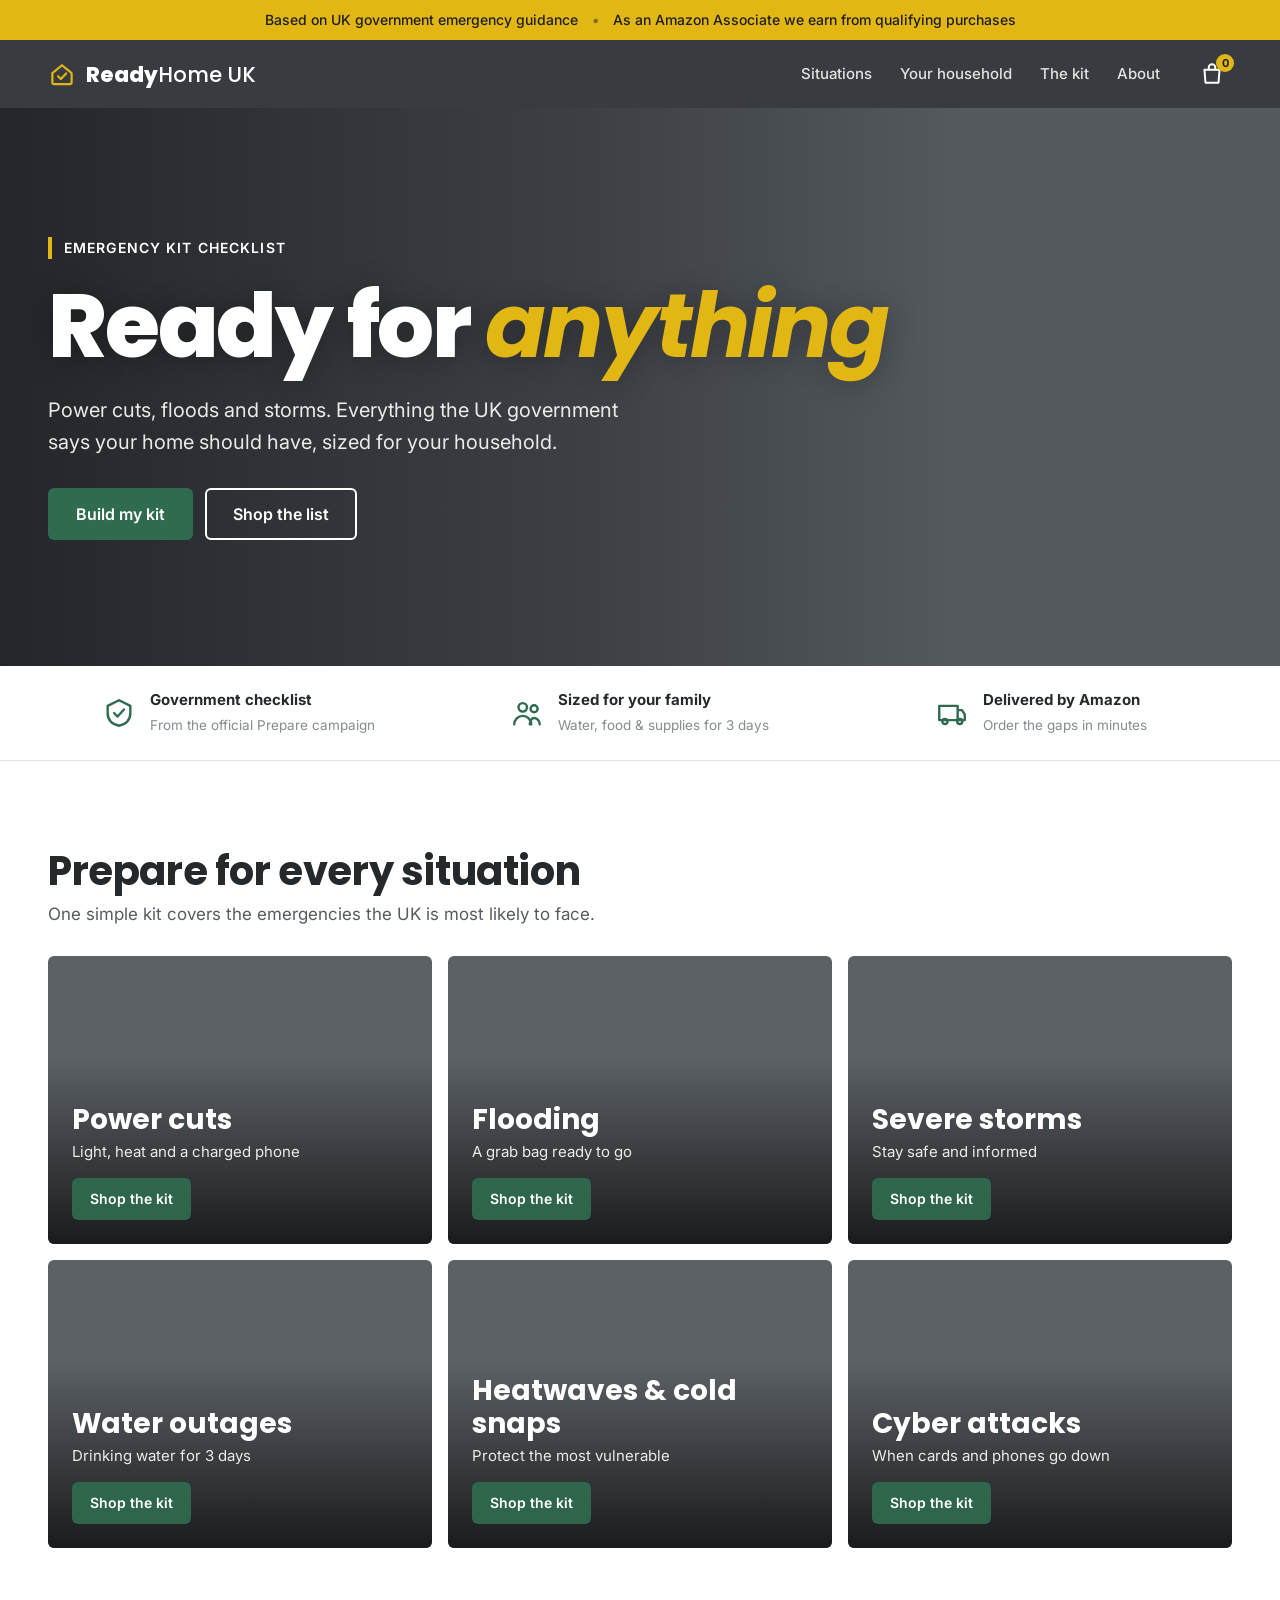
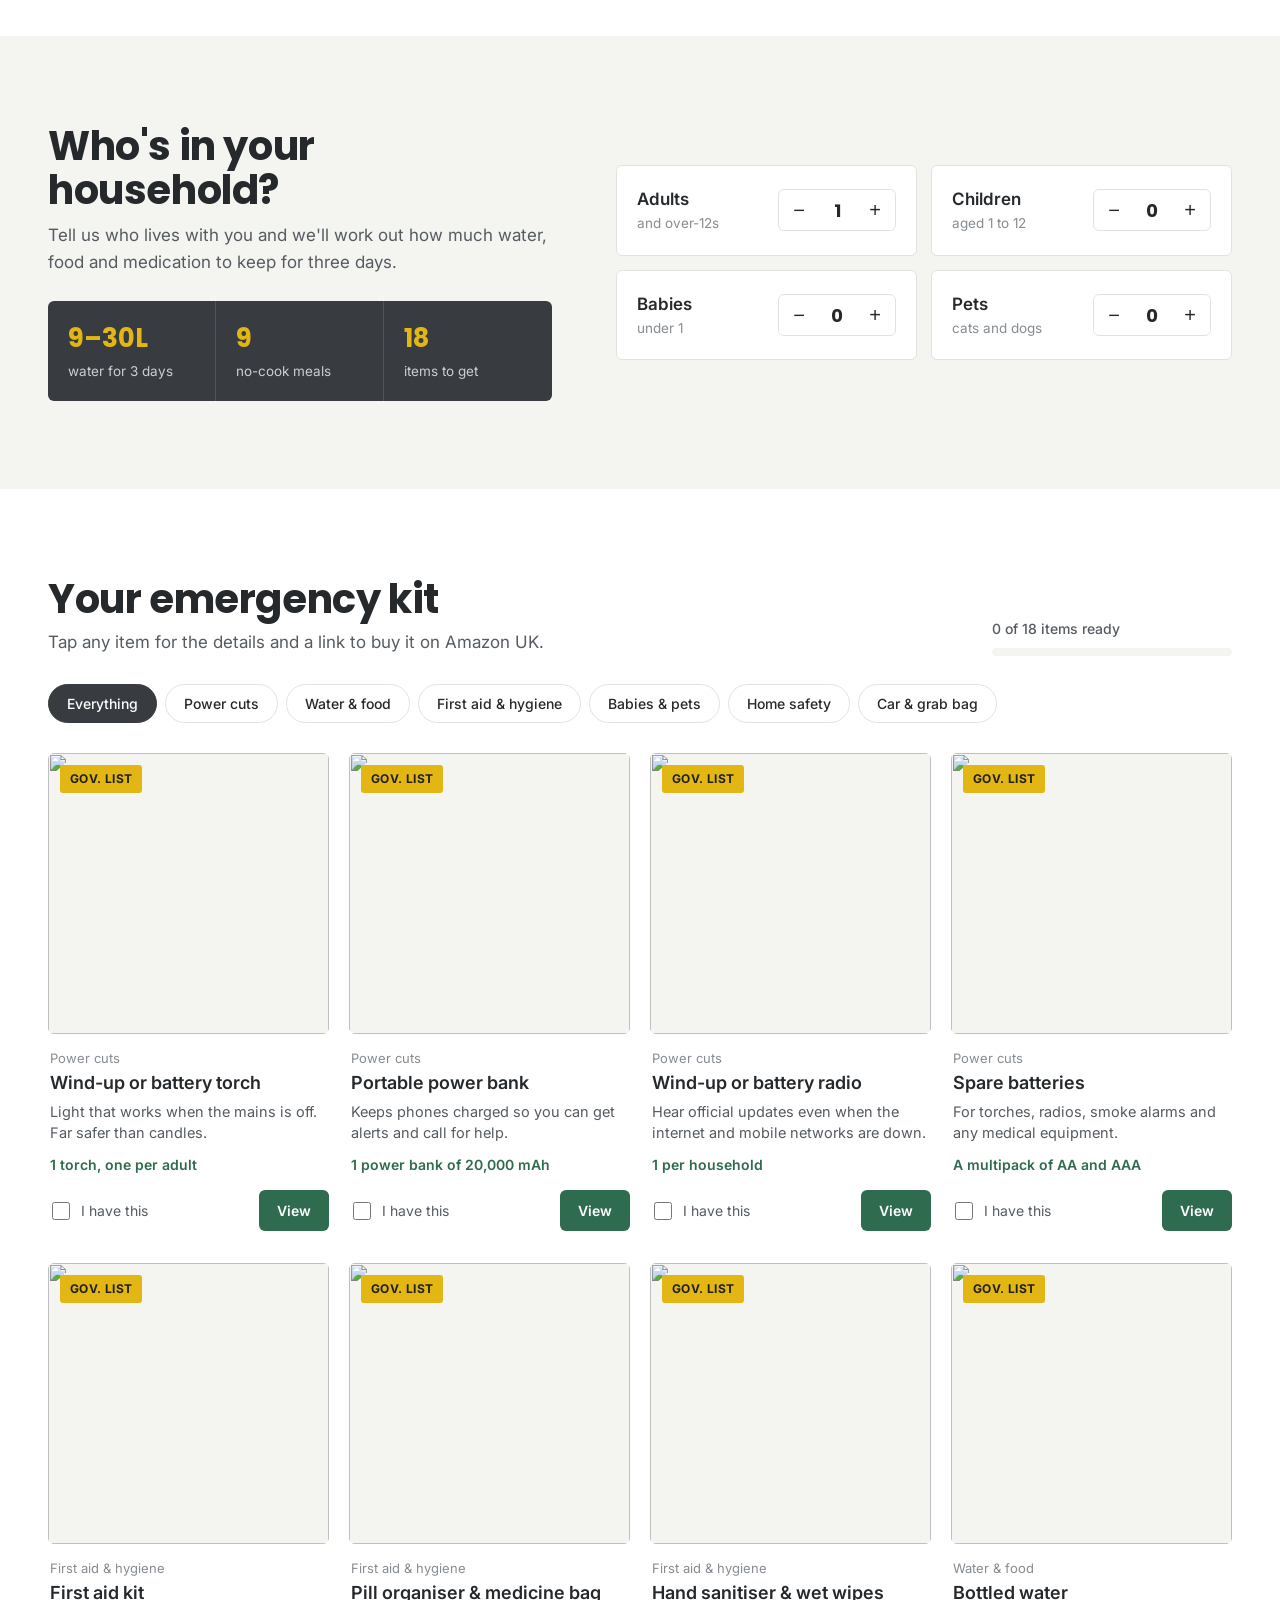
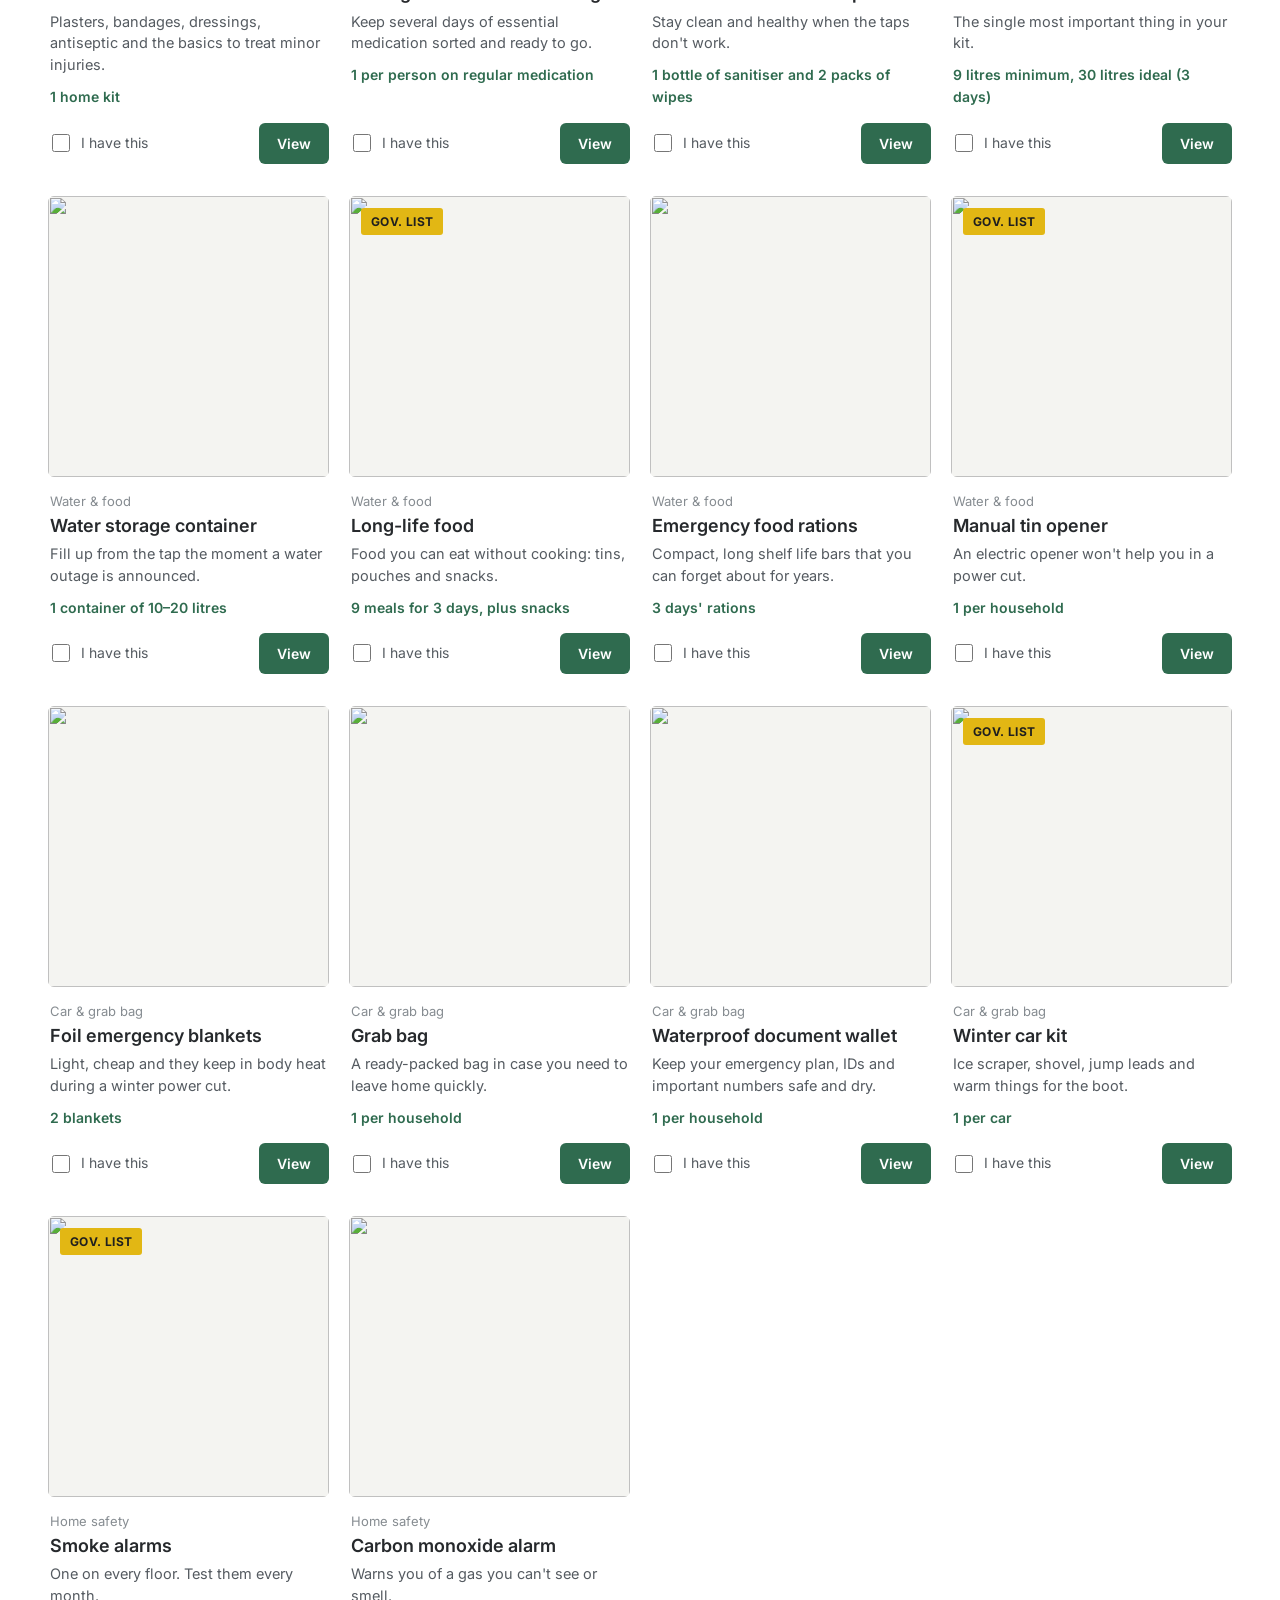
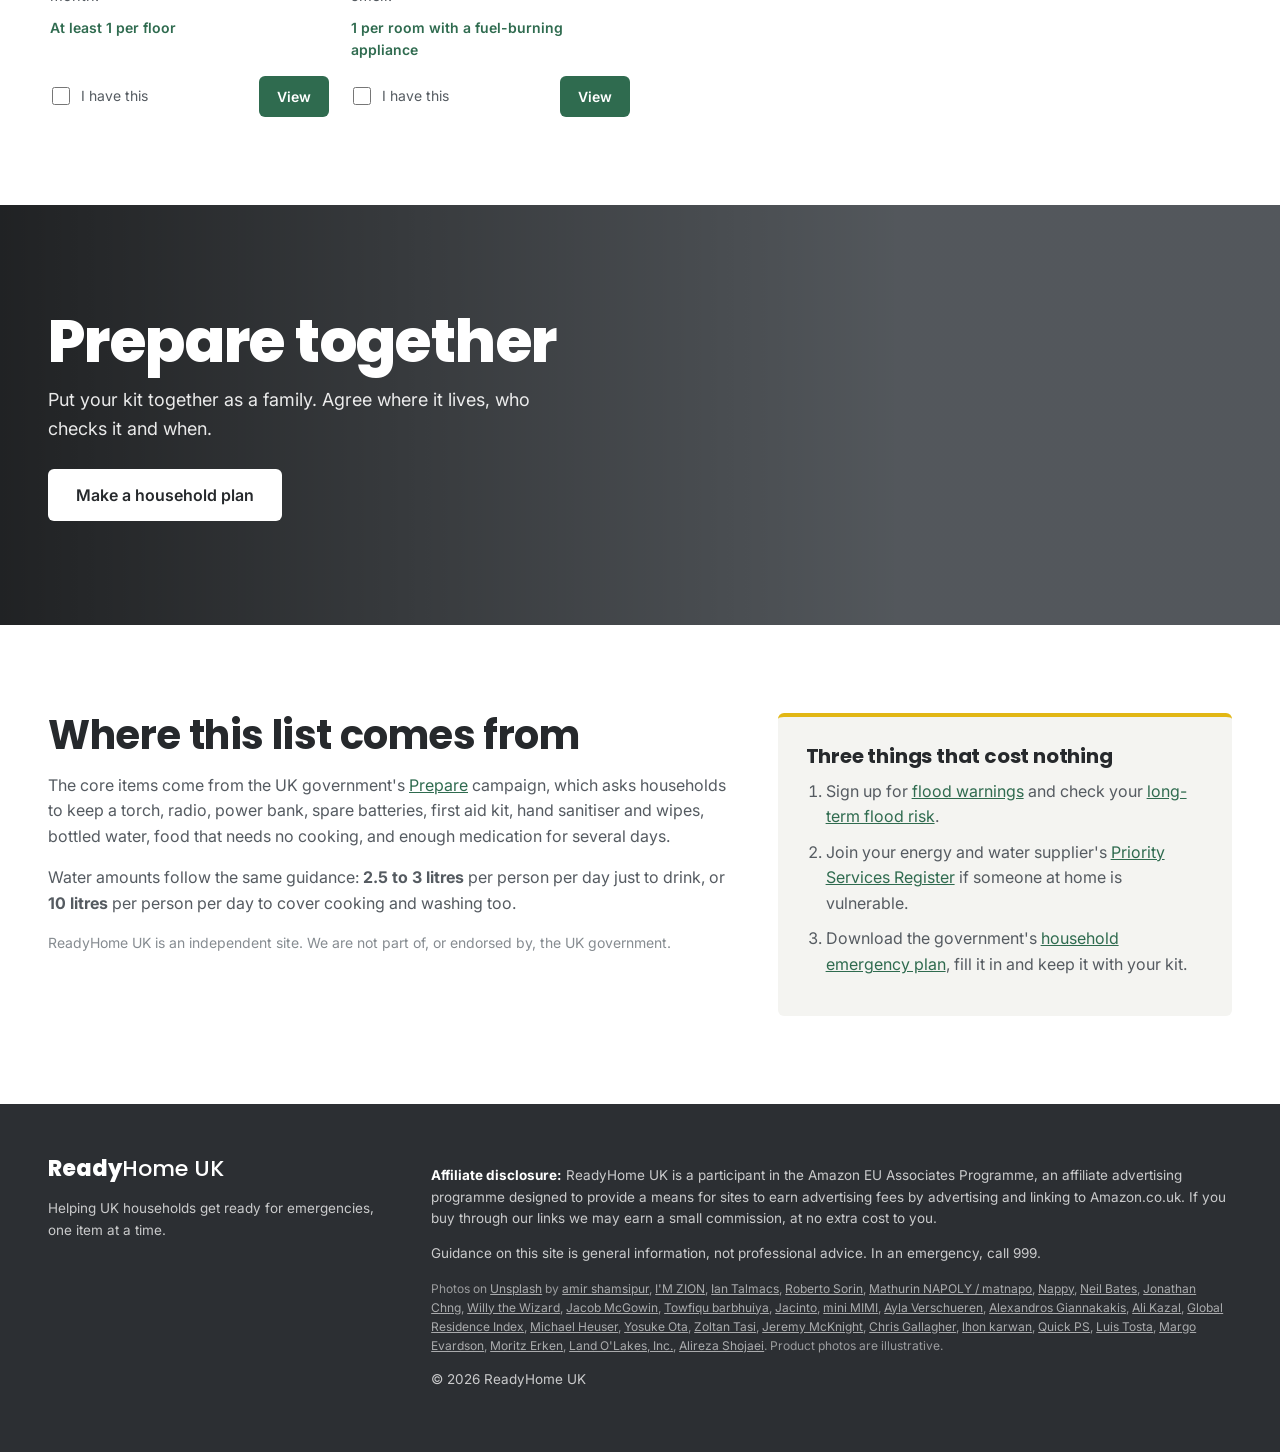
==== index.html @ 1b03a174 "Add files via upload" ====
<!doctype html>
<html lang="en-GB">
<head>
  <meta charset="utf-8">
  <meta name="viewport" content="width=device-width, initial-scale=1">
  <title>ReadyHome UK — Emergency Kit Checklist</title>
  <meta name="description" content="Build a household emergency kit the way the UK government recommends. A simple checklist for single people and families, with the items you need.">
  <link rel="preconnect" href="https://fonts.googleapis.com">
  <link rel="preconnect" href="https://fonts.gstatic.com" crossorigin>
  <link rel="preconnect" href="https://images.unsplash.com">
  <link href="https://fonts.googleapis.com/css2?family=Poppins:wght@600;700;800&family=Inter:wght@400;500;600;700&display=swap" rel="stylesheet">
  <link rel="stylesheet" href="styles.css">
</head>
<body>
  <div class="promo-bar">
    <span>Based on UK government emergency guidance</span>
    <span class="promo-sep" aria-hidden="true">•</span>
    <span>As an Amazon Associate we earn from qualifying purchases</span>
  </div>

  <header class="site-header">
    <div class="header-inner">
      <a class="brand" href="#top">
        <svg viewBox="0 0 32 32" aria-hidden="true"><path d="M5 15 16 6l11 9v11a1.5 1.5 0 0 1-1.5 1.5h-19A1.5 1.5 0 0 1 5 26z" /><path d="m11.5 18.5 3.2 3.2 6-6.4" /></svg>
        <span><b>Ready</b>Home UK</span>
      </a>
      <nav>
        <a href="#situations">Situations</a>
        <a href="#household">Your household</a>
        <a href="#kit">The kit</a>
        <a href="#about">About</a>
      </nav>
      <a class="header-kit" href="#kit" aria-label="Your kit progress">
        <svg viewBox="0 0 24 24" aria-hidden="true"><path d="M5 8h14l-1 12H6z"/><path d="M9 8V6a3 3 0 0 1 6 0v2"/></svg>
        <span id="header-count">0</span>
      </a>
    </div>
  </header>

  <main id="top">
    <!-- ================= HERO ================= -->
    <section class="hero">
      <div class="hero-photos">
        <div class="hero-photo hero-photo-a" data-photo="candle"></div>
        <div class="hero-photo hero-photo-b" data-photo="hero"></div>
      </div>
      <div class="hero-content">
        <p class="hero-kicker">Emergency kit checklist</p>
        <h1>Ready for <em>anything</em></h1>
        <p class="hero-lede">Power cuts, floods and storms. Everything the UK government says your home should have, sized for your household.</p>
        <div class="hero-actions">
          <a class="btn btn-primary" href="#household">Build my kit</a>
          <a class="btn btn-outline-light" href="#kit">Shop the list</a>
        </div>
      </div>
    </section>

    <!-- ================= USP STRIP ================= -->
    <section class="usp">
      <div class="usp-item">
        <svg viewBox="0 0 24 24" aria-hidden="true"><path d="M12 3l8 4v5c0 5-3.5 8-8 9-4.5-1-8-4-8-9V7z"/><path d="m8.5 12 2.5 2.5 4.5-5"/></svg>
        <div><strong>Government checklist</strong><span>From the official Prepare campaign</span></div>
      </div>
      <div class="usp-item">
        <svg viewBox="0 0 24 24" aria-hidden="true"><circle cx="9" cy="8" r="3"/><circle cx="17" cy="9" r="2.5"/><path d="M3 20c0-3.3 2.7-6 6-6s6 2.7 6 6M14 20c0-2.5 1.5-4.5 3-4.5s4 1.5 4 4.5"/></svg>
        <div><strong>Sized for your family</strong><span>Water, food &amp; supplies for 3 days</span></div>
      </div>
      <div class="usp-item">
        <svg viewBox="0 0 24 24" aria-hidden="true"><path d="M3 7h13v10H3zM16 10h3l2 3v4h-5"/><circle cx="7" cy="18" r="1.8"/><circle cx="17.5" cy="18" r="1.8"/></svg>
        <div><strong>Delivered by Amazon</strong><span>Order the gaps in minutes</span></div>
      </div>
    </section>

    <!-- ================= SITUATIONS ================= -->
    <section class="section" id="situations">
      <div class="section-head">
        <h2>Prepare for every situation</h2>
        <p>One simple kit covers the emergencies the UK is most likely to face.</p>
      </div>
      <div class="tiles" id="tiles"></div>
    </section>

    <!-- ================= HOUSEHOLD ================= -->
    <section class="section section-tint" id="household">
      <div class="household-wrap">
        <div class="household-intro">
          <h2>Who's in your household?</h2>
          <p>Tell us who lives with you and we'll work out how much water, food and medication to keep for three days.</p>
          <div class="household-summary" id="household-summary"></div>
        </div>
        <div class="household-grid">
          <div class="counter" data-key="adults">
            <span class="counter-label">Adults<small>and over-12s</small></span>
            <div class="counter-controls">
              <button type="button" data-step="-1" aria-label="Fewer adults">−</button>
              <output>1</output>
              <button type="button" data-step="1" aria-label="More adults">+</button>
            </div>
          </div>
          <div class="counter" data-key="children">
            <span class="counter-label">Children<small>aged 1 to 12</small></span>
            <div class="counter-controls">
              <button type="button" data-step="-1" aria-label="Fewer children">−</button>
              <output>0</output>
              <button type="button" data-step="1" aria-label="More children">+</button>
            </div>
          </div>
          <div class="counter" data-key="babies">
            <span class="counter-label">Babies<small>under 1</small></span>
            <div class="counter-controls">
              <button type="button" data-step="-1" aria-label="Fewer babies">−</button>
              <output>0</output>
              <button type="button" data-step="1" aria-label="More babies">+</button>
            </div>
          </div>
          <div class="counter" data-key="pets">
            <span class="counter-label">Pets<small>cats and dogs</small></span>
            <div class="counter-controls">
              <button type="button" data-step="-1" aria-label="Fewer pets">−</button>
              <output>0</output>
              <button type="button" data-step="1" aria-label="More pets">+</button>
            </div>
          </div>
        </div>
      </div>
    </section>

    <!-- ================= KIT ================= -->
    <section class="section" id="kit">
      <div class="kit-head">
        <div class="section-head">
          <h2>Your emergency kit</h2>
          <p>Tap any item for the details and a link to buy it on Amazon UK.</p>
        </div>
        <div class="kit-progress">
          <span id="kit-progress-label">0 of 0 ready</span>
          <div class="progress"><span id="kit-progress-bar"></span></div>
        </div>
      </div>
      <div class="filters" id="filters" role="tablist" aria-label="Filter items"></div>
      <div class="grid" id="grid"></div>
    </section>

    <!-- ================= LIFESTYLE BANNER ================= -->
    <section class="banner" data-photo="family">
      <div class="banner-content">
        <h2>Prepare together</h2>
        <p>Put your kit together as a family. Agree where it lives, who checks it and when.</p>
        <a class="btn btn-light" href="#about">Make a household plan</a>
      </div>
    </section>

    <!-- ================= ABOUT ================= -->
    <section class="section" id="about">
      <div class="about-grid">
        <div>
          <h2>Where this list comes from</h2>
          <p>
            The core items come from the UK government's <a href="https://prepare.campaign.gov.uk/get-prepared-for-emergencies/" target="_blank" rel="noopener">Prepare</a>
            campaign, which asks households to keep a torch, radio, power bank, spare batteries, first aid kit,
            hand sanitiser and wipes, bottled water, food that needs no cooking, and enough medication for several days.
          </p>
          <p>
            Water amounts follow the same guidance: <strong>2.5 to 3 litres</strong> per person per day just to drink,
            or <strong>10 litres</strong> per person per day to cover cooking and washing too.
          </p>
          <p class="muted">ReadyHome UK is an independent site. We are not part of, or endorsed by, the UK government.</p>
        </div>
        <div class="about-card">
          <h3>Three things that cost nothing</h3>
          <ol>
            <li>Sign up for <a href="https://www.gov.uk/sign-up-for-flood-warnings" target="_blank" rel="noopener">flood warnings</a> and check your <a href="https://www.gov.uk/check-long-term-flood-risk" target="_blank" rel="noopener">long-term flood risk</a>.</li>
            <li>Join your energy and water supplier's <a href="https://www.thepsr.co.uk/" target="_blank" rel="noopener">Priority Services Register</a> if someone at home is vulnerable.</li>
            <li>Download the government's <a href="https://prepare.campaign.gov.uk/" target="_blank" rel="noopener">household emergency plan</a>, fill it in and keep it with your kit.</li>
          </ol>
        </div>
      </div>
    </section>
  </main>

  <footer class="site-footer">
    <div class="footer-inner">
      <div class="footer-brand">
        <span><b>Ready</b>Home UK</span>
        <p>Helping UK households get ready for emergencies, one item at a time.</p>
      </div>
      <div class="footer-text">
        <p>
          <strong>Affiliate disclosure:</strong> ReadyHome UK is a participant in the Amazon EU Associates Programme, an affiliate
          advertising programme designed to provide a means for sites to earn advertising fees by advertising and linking to
          Amazon.co.uk. If you buy through our links we may earn a small commission, at no extra cost to you.
        </p>
        <p>Guidance on this site is general information, not professional advice. In an emergency, call 999.</p>
        <p class="credits" id="credits"></p>
        <p>© <span id="year"></span> ReadyHome UK</p>
      </div>
    </div>
  </footer>

  <dialog class="modal" id="modal" aria-labelledby="modal-title">
    <div class="modal-inner">
      <button type="button" class="modal-close" id="modal-close" aria-label="Close">×</button>
      <div class="modal-media"><img id="modal-img" alt=""></div>
      <div class="modal-body">
        <p class="modal-cat" id="modal-cat"></p>
        <h3 id="modal-title"></h3>
        <p class="modal-lede" id="modal-lede"></p>
        <div class="modal-qty" id="modal-qty"></div>
        <h4>Why you need it</h4>
        <p id="modal-why"></p>
        <h4>What to look for</h4>
        <ul id="modal-look"></ul>
        <div class="modal-actions">
          <a class="btn btn-amazon" id="modal-buy" href="#" target="_blank" rel="sponsored noopener nofollow">View on Amazon UK</a>
          <label class="have-toggle"><input type="checkbox" id="modal-have"> I have this</label>
        </div>
        <p class="modal-note">Affiliate link. Prices and availability are shown on Amazon. Photo is illustrative.</p>
      </div>
    </div>
  </dialog>

  <script src="photos.js"></script>
  <script src="products.js"></script>
  <script src="app.js"></script>
</body>
</html>
---- styles.css ----
:root {
  --bg: #ffffff;
  --tint: #f4f4f1;
  --ink: #26292c;
  --ink-2: #555b61;
  --muted: #868c91;
  --line: #e3e3de;
  --charcoal: #383c41;
  --charcoal-2: #2c2f33;
  --yellow: #e2b714;
  --yellow-ink: #1f1f1f;
  --green: #2f6b4f;
  --green-dark: #24543e;
  --green-ink: #ffffff;
  --amazon: #ffa41c;
  --radius: 6px;
  --gutter: clamp(16px, 4vw, 48px);
  --max: 1280px;
  --display: Poppins, Inter, system-ui, sans-serif;
}

* { box-sizing: border-box; }
html { scroll-behavior: smooth; scroll-padding-top: 76px; }
body {
  margin: 0; background: var(--bg); color: var(--ink);
  font: 16px/1.6 Inter, system-ui, -apple-system, "Segoe UI", sans-serif;
  -webkit-font-smoothing: antialiased; overflow-x: hidden;
}
h1, h2, h3 { font-family: var(--display); font-weight: 700; line-height: 1.1; margin: 0; letter-spacing: -0.01em; }
a { color: var(--green); }
img { display: block; max-width: 100%; }

[data-photo] { background-color: #5c6166; background-size: cover; background-position: center; }

/* ---- Buttons ----------------------------------------------------------- */
.btn {
  display: inline-flex; align-items: center; justify-content: center; gap: 8px;
  padding: 14px 26px; border-radius: var(--radius); border: 2px solid transparent;
  font: 600 16px Inter, sans-serif; text-decoration: none; cursor: pointer;
  transition: background 0.2s, color 0.2s, border-color 0.2s;
}
.btn-primary { background: var(--green); color: var(--green-ink); }
.btn-primary:hover { background: var(--green-dark); }
.btn-outline-light { border-color: #fff; color: #fff; }
.btn-outline-light:hover { background: #fff; color: var(--ink); }
.btn-light { background: #fff; color: var(--ink); }
.btn-light:hover { background: var(--yellow); }
.btn-amazon { background: var(--amazon); color: #111; }
.btn-amazon:hover { background: #f08f00; }

/* ---- Header ------------------------------------------------------------ */
.promo-bar {
  background: var(--yellow); color: var(--yellow-ink); font-size: 14px; font-weight: 500;
  display: flex; justify-content: center; flex-wrap: wrap; gap: 4px 14px; padding: 9px var(--gutter); text-align: center;
}
.promo-sep { opacity: 0.5; }
.site-header { position: sticky; top: 0; z-index: 50; background: var(--charcoal); color: #fff; }
.header-inner {
  max-width: var(--max); margin: 0 auto; padding: 0 var(--gutter); height: 68px;
  display: flex; align-items: center; gap: 32px;
}
.brand { display: flex; align-items: center; gap: 10px; color: #fff; text-decoration: none; font: 500 21px var(--display); }
.brand b { font-weight: 800; }
.brand svg { width: 28px; height: 28px; fill: none; stroke: var(--yellow); stroke-width: 2.5; stroke-linecap: round; stroke-linejoin: round; }
.site-header nav { display: flex; gap: 28px; margin-left: auto; }
.site-header nav a { color: rgba(255, 255, 255, 0.85); text-decoration: none; font-size: 15px; font-weight: 500; }
.site-header nav a:hover { color: #fff; text-decoration: underline; text-underline-offset: 6px; }
.header-kit { position: relative; color: #fff; display: grid; place-items: center; width: 40px; height: 40px; }
.header-kit svg { width: 26px; height: 26px; fill: none; stroke: currentColor; stroke-width: 1.8; stroke-linejoin: round; }
.header-kit span {
  position: absolute; top: 0; right: -2px; min-width: 18px; height: 18px; padding: 0 5px; border-radius: 9px;
  background: var(--yellow); color: var(--yellow-ink); font-size: 11px; font-weight: 700; display: grid; place-items: center;
}

/* ---- Hero -------------------------------------------------------------- */
.hero { position: relative; min-height: clamp(460px, 62vh, 640px); display: flex; align-items: center; color: #fff; overflow: hidden; }
.hero-photos { position: absolute; inset: 0; display: grid; grid-template-columns: 0.42fr 0.58fr; }
.hero-photo-a { background-position: 50% 40%; }
.hero-photos::after {
  content: ""; position: absolute; inset: 0;
  background: linear-gradient(90deg, rgba(20, 22, 25, 0.78) 0%, rgba(20, 22, 25, 0.45) 45%, rgba(20, 22, 25, 0.1) 75%);
}
.hero-content { position: relative; max-width: var(--max); width: 100%; margin: 0 auto; padding: 64px var(--gutter); }
.hero-kicker {
  display: inline-block; margin: 0 0 18px; font-size: 14px; font-weight: 600; letter-spacing: 0.08em; text-transform: uppercase;
  border-left: 4px solid var(--yellow); padding-left: 12px;
}
.hero h1 { font-size: clamp(46px, 7vw, 92px); font-weight: 800; letter-spacing: -0.025em; text-shadow: 0 2px 30px rgba(0, 0, 0, 0.3); }
.hero h1 em { font-style: italic; font-weight: 700; color: var(--yellow); }
.hero-lede { max-width: 30em; font-size: clamp(17px, 1.6vw, 20px); margin: 18px 0 30px; color: rgba(255, 255, 255, 0.9); }
.hero-actions { display: flex; flex-wrap: wrap; gap: 12px; }

/* ---- USP strip --------------------------------------------------------- */
.usp {
  max-width: var(--max); margin: 0 auto; padding: 22px var(--gutter);
  display: grid; grid-template-columns: repeat(3, 1fr); gap: 20px; border-bottom: 1px solid var(--line);
}
.usp-item { display: flex; align-items: center; gap: 14px; justify-content: center; }
.usp-item svg { width: 34px; height: 34px; flex: none; fill: none; stroke: var(--green); stroke-width: 1.7; stroke-linecap: round; stroke-linejoin: round; }
.usp-item strong { display: block; font-size: 15px; }
.usp-item span { font-size: 13.5px; color: var(--muted); }

/* ---- Sections ---------------------------------------------------------- */
.section { max-width: var(--max); margin: 0 auto; padding: clamp(48px, 7vw, 88px) var(--gutter); }
.section-tint { max-width: none; background: var(--tint); }
.section-head { margin-bottom: 28px; }
.section-head h2, .household-intro h2, #about h2 { font-size: clamp(28px, 3.4vw, 40px); }
.section-head p { margin: 8px 0 0; color: var(--ink-2); font-size: 17px; }

/* ---- Situation tiles --------------------------------------------------- */
.tiles { display: grid; grid-template-columns: repeat(3, 1fr); gap: 16px; }
.tile {
  all: unset; box-sizing: border-box; position: relative; cursor: pointer; overflow: hidden; border-radius: var(--radius);
  aspect-ratio: 4 / 3; display: flex; align-items: flex-end; color: #fff;
}
.tile:focus-visible { outline: 3px solid var(--yellow); outline-offset: 3px; }
.tile-img { position: absolute; inset: 0; transition: transform 0.6s ease; }
.tile:hover .tile-img { transform: scale(1.05); }
.tile::after {
  content: ""; position: absolute; inset: 0;
  background: linear-gradient(180deg, rgba(0, 0, 0, 0) 35%, rgba(0, 0, 0, 0.72) 100%);
}
.tile-body { position: relative; z-index: 1; padding: 24px; }
.tile-title { display: block; font: 700 clamp(22px, 2.2vw, 28px)/1.15 var(--display); }
.tile-text { display: block; font-size: 15px; opacity: 0.9; margin: 4px 0 14px; }
.tile-btn {
  display: inline-block; padding: 10px 18px; border-radius: var(--radius); font-size: 14px; font-weight: 600;
  background: rgba(47, 107, 79, 0.92); transition: background 0.2s;
}
.tile:hover .tile-btn { background: var(--green-dark); }

/* ---- Household --------------------------------------------------------- */
.household-wrap {
  max-width: var(--max); margin: 0 auto; display: grid; grid-template-columns: 0.9fr 1.1fr; gap: clamp(28px, 5vw, 64px); align-items: center;
}
.household-intro p { color: var(--ink-2); font-size: 17px; margin: 10px 0 24px; }
.household-summary { display: grid; grid-template-columns: repeat(3, 1fr); background: var(--charcoal); color: #fff; border-radius: var(--radius); }
.stat { padding: 18px 20px; border-right: 1px solid rgba(255, 255, 255, 0.12); }
.stat:last-child { border-right: 0; }
.stat strong { display: block; font: 700 26px var(--display); color: var(--yellow); }
.stat span { font-size: 13.5px; color: rgba(255, 255, 255, 0.75); }
.household-grid { display: grid; grid-template-columns: repeat(2, 1fr); gap: 14px; }
.counter {
  background: #fff; border: 1px solid var(--line); border-radius: var(--radius); padding: 20px;
  display: flex; align-items: center; justify-content: space-between; gap: 12px;
}
.counter-label { font-weight: 600; font-size: 17px; }
.counter-label small { display: block; font-weight: 400; color: var(--muted); font-size: 13.5px; }
.counter-controls { display: flex; align-items: center; gap: 4px; border: 1px solid var(--line); border-radius: var(--radius); }
.counter-controls button {
  width: 40px; height: 40px; border: 0; background: transparent; color: var(--ink); font-size: 20px; cursor: pointer;
}
.counter-controls button:hover { background: var(--tint); }
.counter-controls output { min-width: 28px; text-align: center; font: 700 18px var(--display); }

/* ---- Kit --------------------------------------------------------------- */
.kit-head { display: flex; justify-content: space-between; align-items: flex-end; gap: 24px; flex-wrap: wrap; }
.kit-progress { min-width: 240px; margin-bottom: 28px; font-size: 14px; color: var(--ink-2); font-weight: 500; }
.progress { margin-top: 8px; height: 8px; border-radius: 4px; background: var(--tint); overflow: hidden; }
.progress span { display: block; height: 100%; width: 0; background: var(--green); transition: width 0.5s; }

.filters { display: flex; gap: 8px; margin-bottom: 28px; overflow-x: auto; scrollbar-width: none; padding-bottom: 2px; }
.chip {
  flex: none; border: 1px solid var(--line); background: #fff; color: var(--ink);
  padding: 10px 18px; border-radius: 999px; font: 500 14px Inter, sans-serif; cursor: pointer;
}
.chip:hover { border-color: var(--ink); }
.chip[aria-selected="true"] { background: var(--charcoal); border-color: var(--charcoal); color: #fff; }

.grid { display: grid; grid-template-columns: repeat(auto-fill, minmax(250px, 1fr)); gap: 32px 20px; }
.card { display: flex; flex-direction: column; position: relative; }
.card-open { all: unset; cursor: pointer; display: flex; flex-direction: column; flex: 1; }
.card-open:focus-visible { outline: 3px solid var(--yellow); outline-offset: 4px; }
.card-media { position: relative; aspect-ratio: 1 / 1; overflow: hidden; border-radius: var(--radius); background: var(--tint); }
.card-media img { width: 100%; height: 100%; object-fit: cover; transition: transform 0.5s ease; }
.card:hover .card-media img { transform: scale(1.05); }
.badge {
  position: absolute; top: 12px; left: 12px; background: var(--yellow); color: var(--yellow-ink);
  font-size: 12px; font-weight: 700; padding: 4px 10px; border-radius: 3px; text-transform: uppercase; letter-spacing: 0.03em;
}
.got {
  position: absolute; top: 12px; right: 12px; background: var(--green); color: #fff;
  font-size: 12px; font-weight: 700; padding: 4px 10px; border-radius: 3px;
}
.card-body { padding: 14px 2px 0; }
.card-cat { margin: 0 0 2px; font-size: 13px; color: var(--muted); }
.card h3 { font: 600 18px/1.3 Inter, sans-serif; letter-spacing: 0; }
.card:hover h3 { text-decoration: underline; text-underline-offset: 3px; }
.card-summary { color: var(--ink-2); font-size: 14.5px; margin: 6px 0 10px; line-height: 1.5; }
.card-qty { margin: 0; font-size: 14px; font-weight: 600; color: var(--green); }
.card-foot { display: flex; align-items: center; justify-content: space-between; gap: 8px; padding-top: 14px; margin-top: auto; }
.card-foot .btn { padding: 10px 16px; font-size: 14px; }
.have-toggle { display: inline-flex; align-items: center; gap: 8px; font-size: 14px; color: var(--ink-2); cursor: pointer; }
.have-toggle input { width: 18px; height: 18px; accent-color: var(--green); }
.empty { color: var(--muted); }

/* ---- Banner ------------------------------------------------------------ */
.banner { position: relative; min-height: 420px; display: flex; align-items: center; color: #fff; }
.banner::before { content: ""; position: absolute; inset: 0; background: linear-gradient(90deg, rgba(0,0,0,.65), rgba(0,0,0,.1) 70%); }
.banner-content { position: relative; max-width: var(--max); width: 100%; margin: 0 auto; padding: 56px var(--gutter); }
.banner h2 { font-size: clamp(34px, 5vw, 60px); font-weight: 800; }
.banner p { max-width: 28em; font-size: 18px; margin: 12px 0 26px; color: rgba(255, 255, 255, 0.9); }

/* ---- Modal ------------------------------------------------------------- */
.modal {
  border: 0; padding: 0; border-radius: 8px; max-width: 920px; width: calc(100% - 32px);
  background: #fff; color: var(--ink); box-shadow: 0 30px 80px rgba(0, 0, 0, 0.4);
}
.modal::backdrop { background: rgba(20, 22, 25, 0.65); }
.modal[open] { animation: pop 0.25s ease-out; }
@keyframes pop { from { opacity: 0; transform: translateY(16px); } }
.modal-inner { display: grid; grid-template-columns: 1fr 1fr; position: relative; }
.modal-media { background: var(--tint); }
.modal-media img { width: 100%; height: 100%; object-fit: cover; aspect-ratio: 1 / 1; }
.modal-body { padding: 36px 32px 28px; max-height: 88vh; overflow-y: auto; }
.modal-cat { margin: 0 0 6px; font-size: 13px; color: var(--muted); }
.modal-body h3 { font-size: 30px; }
.modal-body h4 { margin: 22px 0 6px; font-size: 16px; }
.modal-body p, .modal-body li { color: var(--ink-2); font-size: 15px; }
.modal-body ul { padding-left: 20px; margin: 0; }
.modal-lede { margin: 8px 0 18px; }
.modal-qty { padding: 14px 16px; border-radius: var(--radius); background: var(--tint); border-left: 4px solid var(--yellow); }
.modal-qty span { display: block; font-size: 12px; color: var(--muted); font-weight: 600; text-transform: uppercase; letter-spacing: 0.05em; }
.modal-qty strong { font-size: 16px; }
.modal-actions { display: flex; flex-wrap: wrap; align-items: center; gap: 18px; margin-top: 26px; }
.modal-note { font-size: 12px !important; color: var(--muted) !important; margin: 12px 0 0; }
.modal-close {
  position: absolute; top: 12px; right: 12px; z-index: 2; width: 40px; height: 40px; border-radius: 50%;
  border: 0; background: #fff; color: var(--ink); font-size: 24px; cursor: pointer; box-shadow: 0 2px 10px rgba(0,0,0,.15);
}

/* ---- About & footer ---------------------------------------------------- */
.about-grid { display: grid; grid-template-columns: 1.2fr 0.8fr; gap: 48px; align-items: start; }
#about h2 { margin-bottom: 14px; }
#about p { color: var(--ink-2); }
.about-card { background: var(--tint); border-radius: var(--radius); padding: 28px; border-top: 4px solid var(--yellow); }
.about-card h3 { font-size: 20px; margin-bottom: 12px; }
.about-card ol { padding-left: 20px; margin: 0; }
.about-card li { color: var(--ink-2); margin-bottom: 10px; }
.muted { color: var(--muted) !important; font-size: 14px; }

.site-footer { background: var(--charcoal-2); color: rgba(255, 255, 255, 0.75); font-size: 13.5px; }
.footer-inner {
  max-width: var(--max); margin: 0 auto; padding: 48px var(--gutter);
  display: grid; grid-template-columns: 0.6fr 1.4fr; gap: 40px;
}
.footer-brand span { font: 500 22px var(--display); color: #fff; }
.footer-brand b { font-weight: 800; }
.footer-text strong { color: #fff; }
.site-footer a { color: rgba(255, 255, 255, 0.85); }
.credits { font-size: 12px; opacity: 0.7; }

/* ---- Responsive -------------------------------------------------------- */
@media (max-width: 960px) {
  .site-header nav { display: none; }
  .header-kit { margin-left: auto; }
  .tiles { grid-template-columns: repeat(2, 1fr); }
  .household-wrap, .about-grid, .footer-inner { grid-template-columns: 1fr; }
  .modal-inner { grid-template-columns: 1fr; }
  .modal-media img { aspect-ratio: 16 / 10; }
  .modal-body { max-height: none; }
  .modal { max-height: 92vh; overflow-y: auto; }
}
@media (max-width: 640px) {
  .promo-sep, .promo-bar span:last-child { display: none; }
  .hero-photos { grid-template-columns: 1fr; }
  .hero-photo-a { display: none; }
  .hero-photos::after { background: linear-gradient(180deg, rgba(20,22,25,.35), rgba(20,22,25,.8)); }
  .usp { grid-template-columns: 1fr; gap: 14px; }
  .usp-item { justify-content: flex-start; }
  .tiles { grid-template-columns: 1fr; }
  .tile { aspect-ratio: 16 / 10; }
  .household-grid { grid-template-columns: 1fr; }
  .stat { padding: 14px 12px; }
  .stat strong { font-size: 20px; }
  .grid { grid-template-columns: 1fr 1fr; gap: 24px 12px; }
  .card-summary { display: none; }
  .card h3 { font-size: 15.5px; }
  .card-foot { flex-direction: column; align-items: stretch; }
  .card-foot .btn { width: 100%; }
  .modal-body { padding: 24px 20px; }
}
@media (prefers-reduced-motion: reduce) {
  *, *::before, *::after { animation: none !important; transition: none !important; }
}
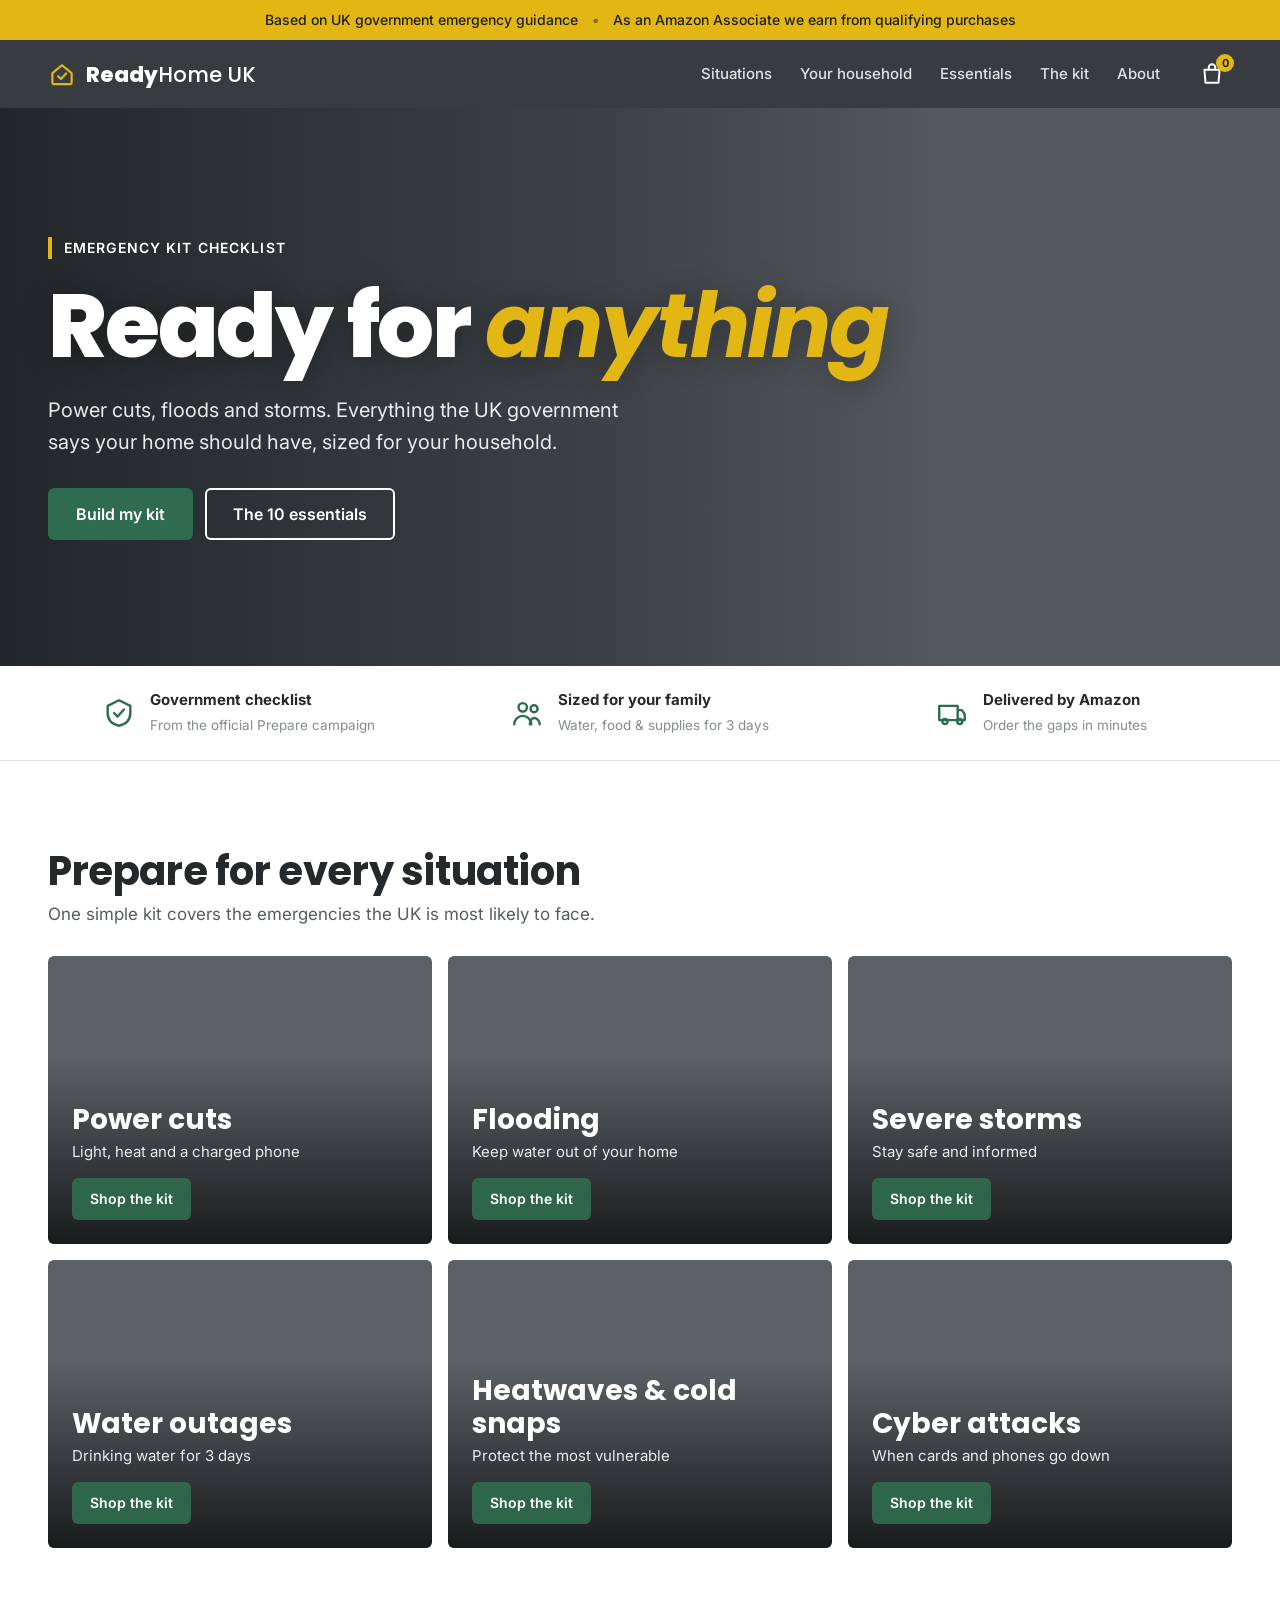
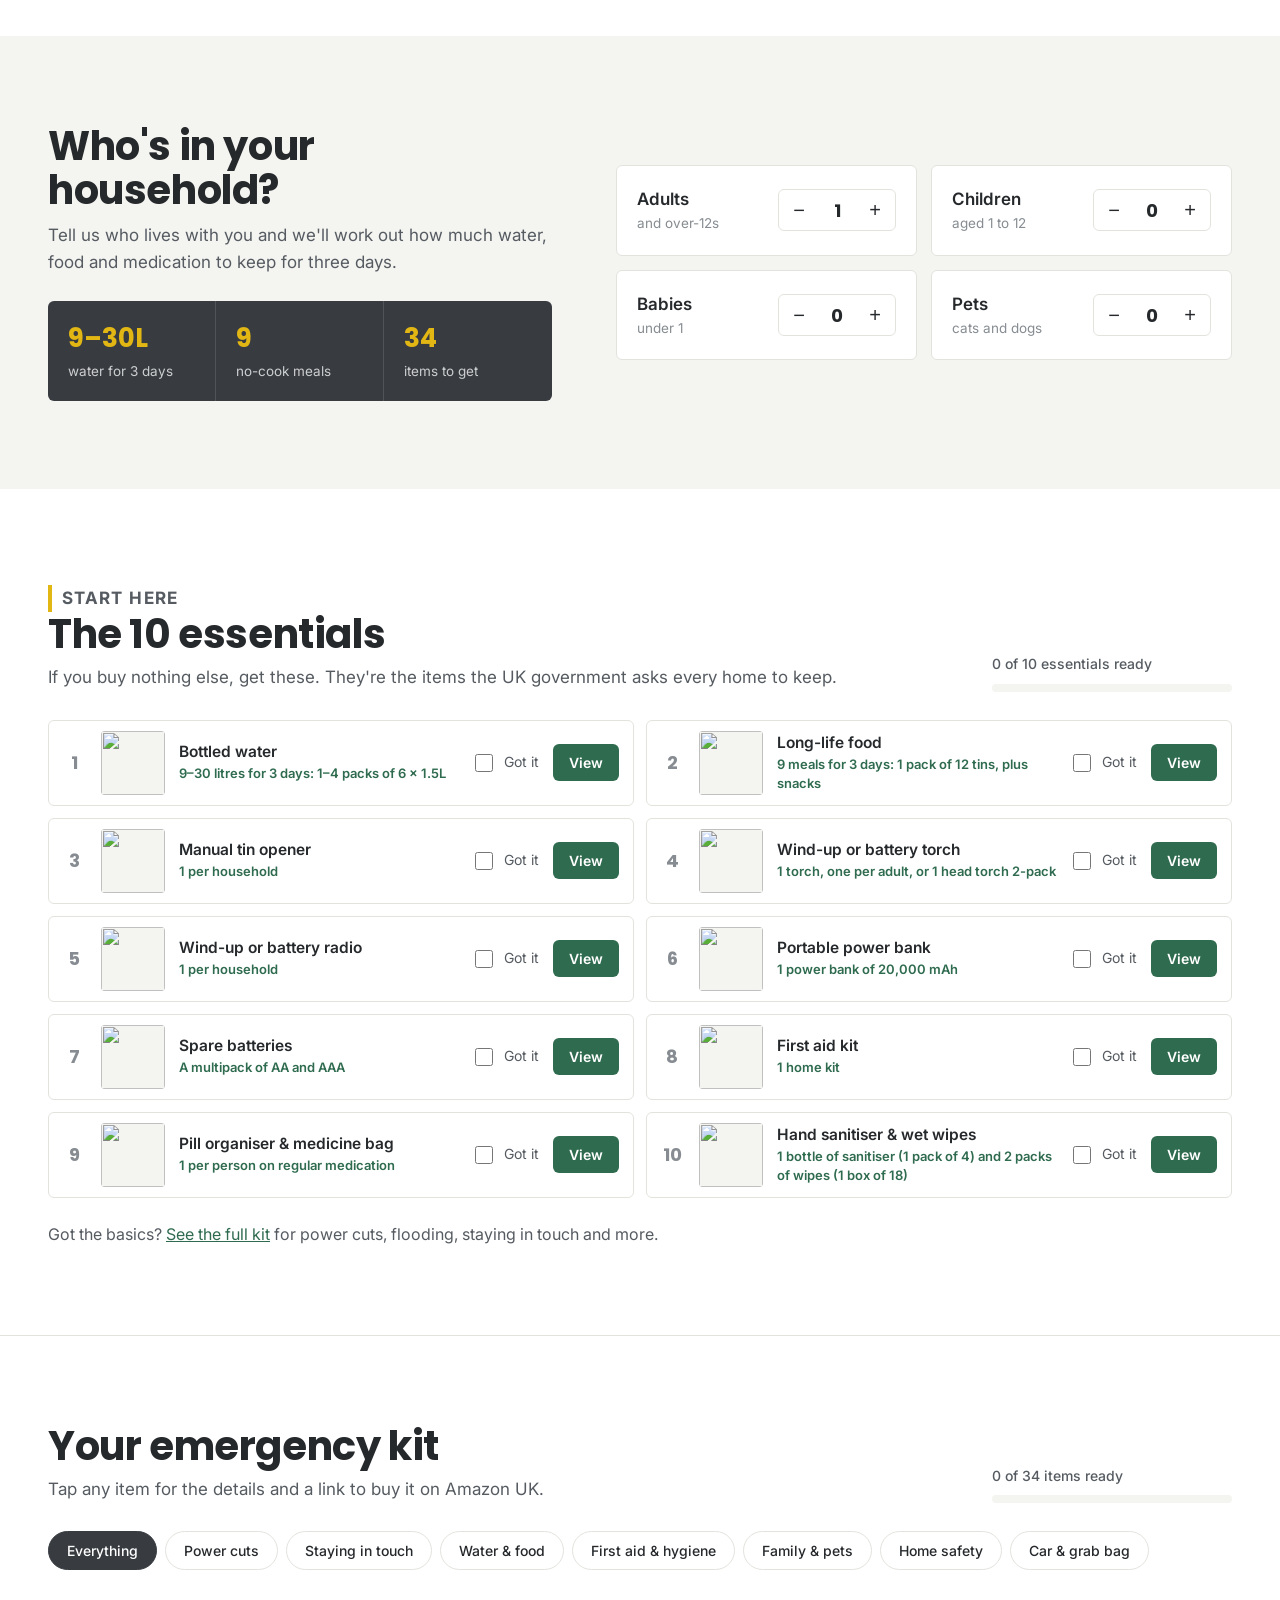
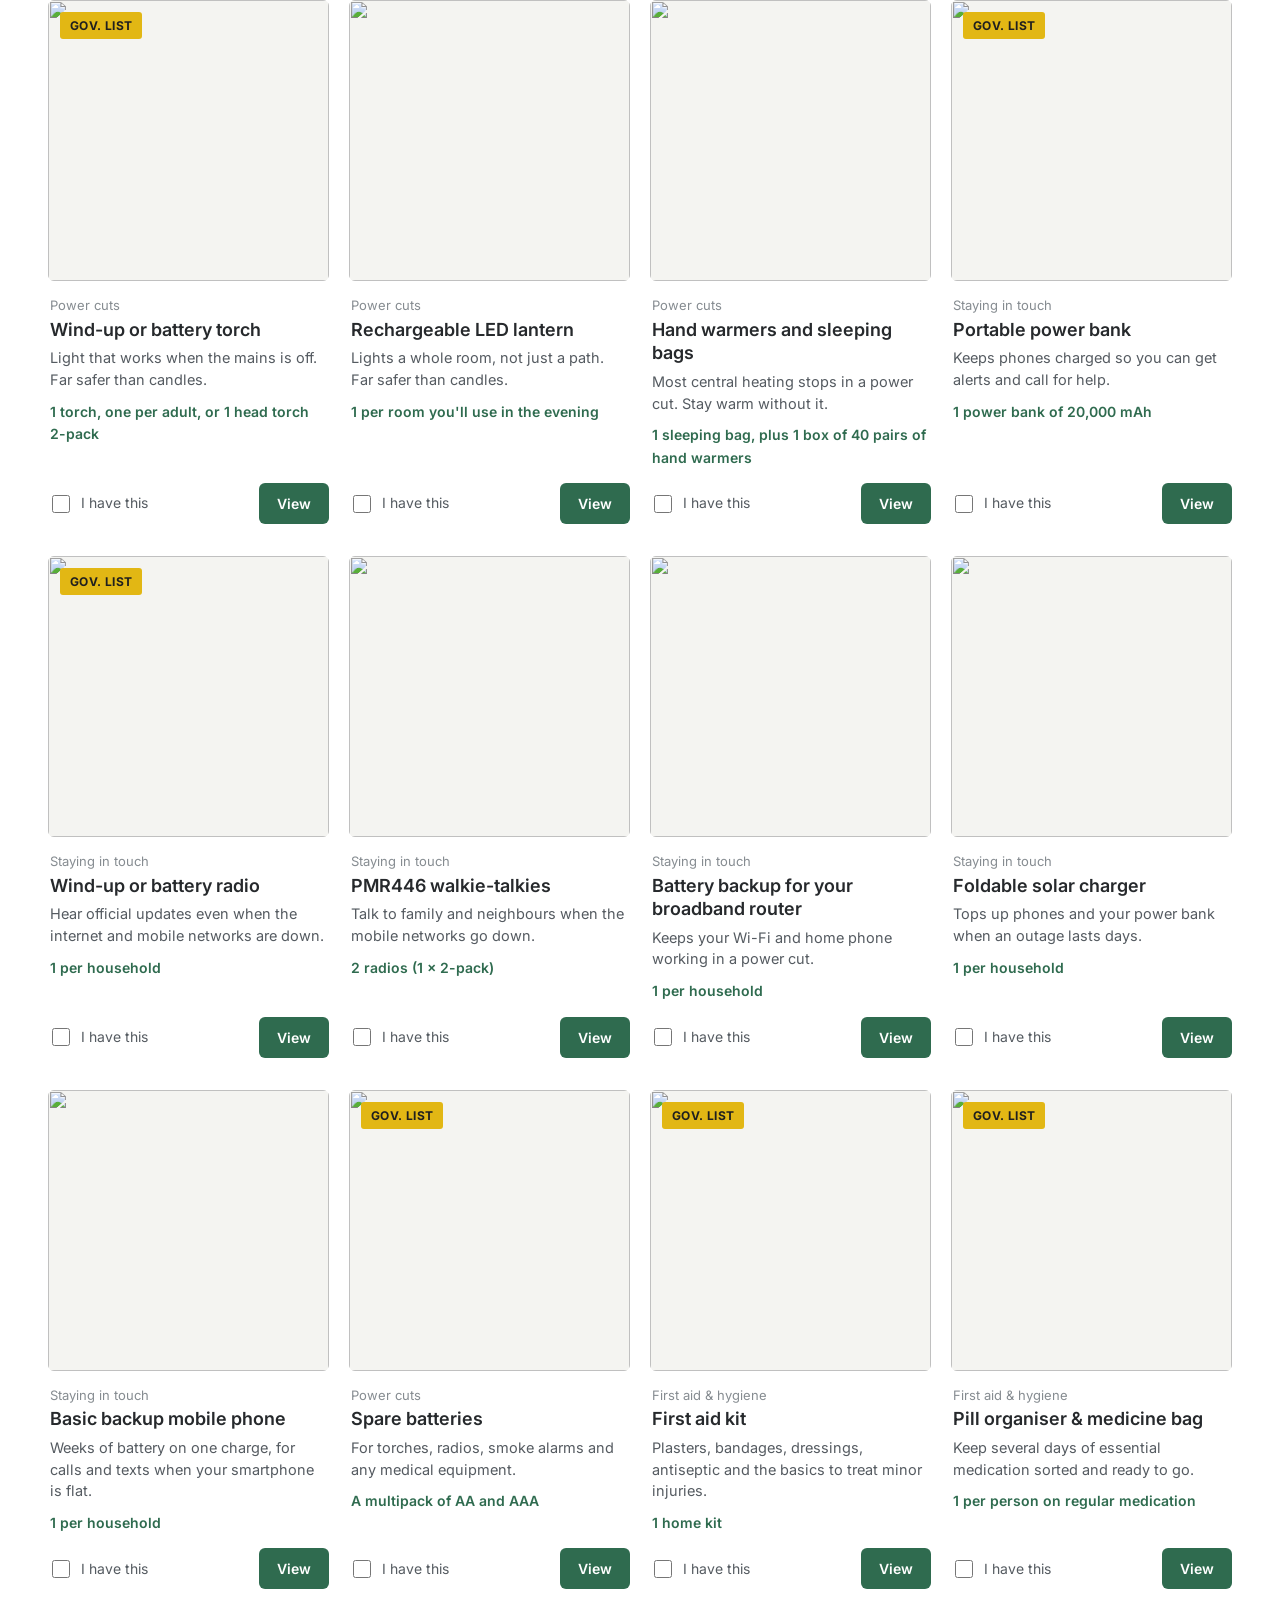
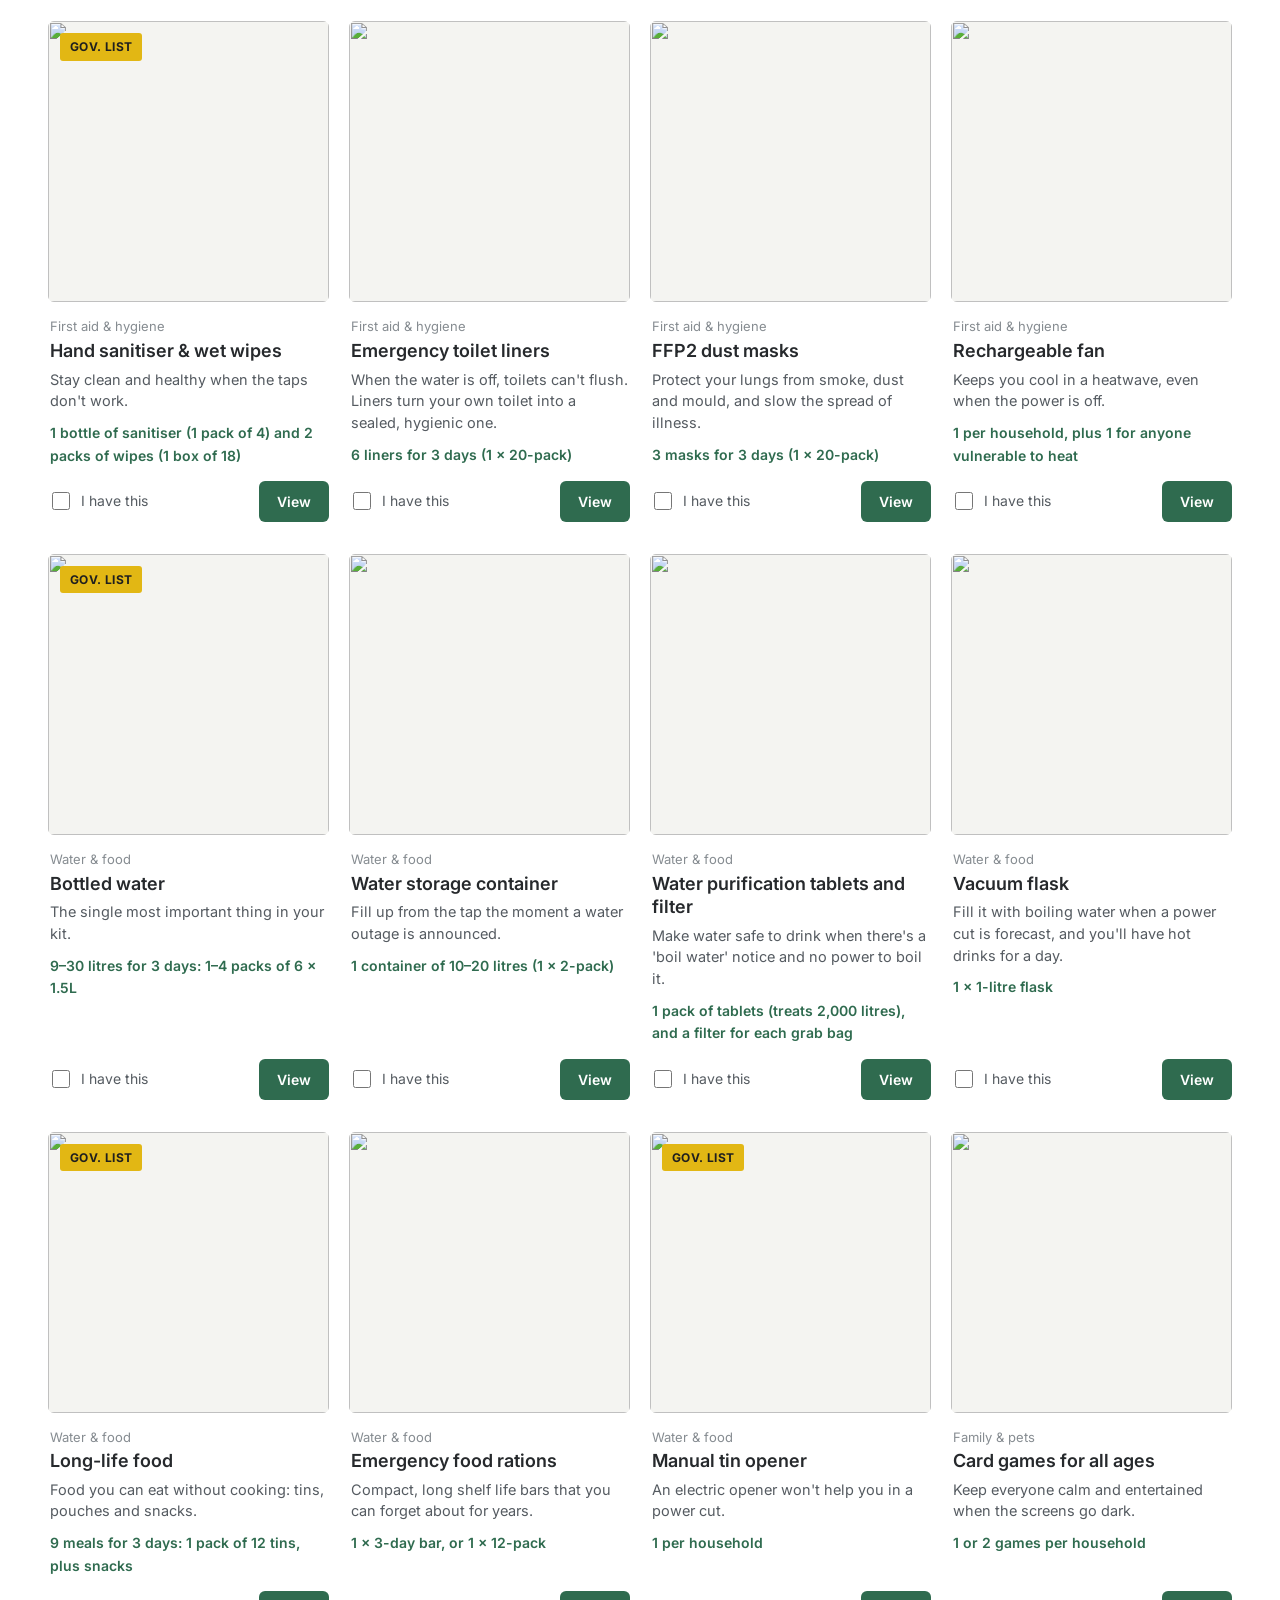
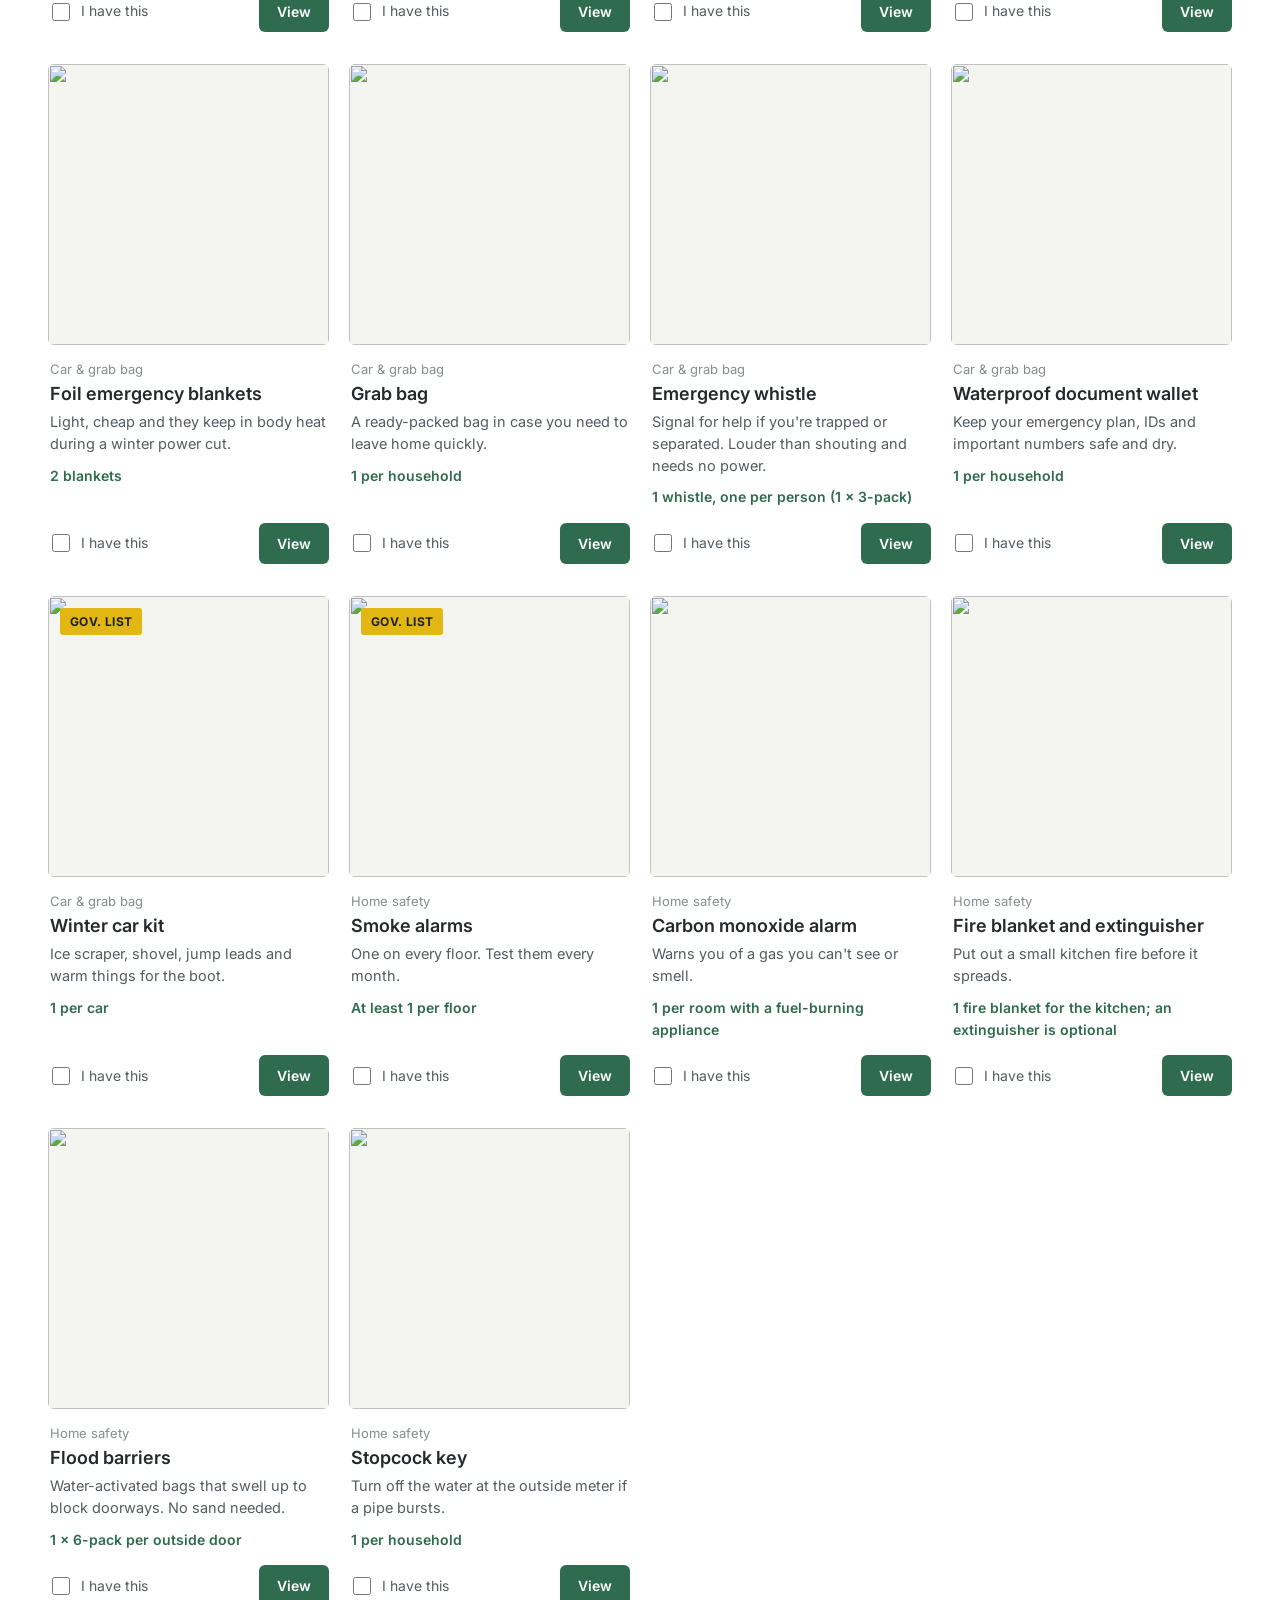
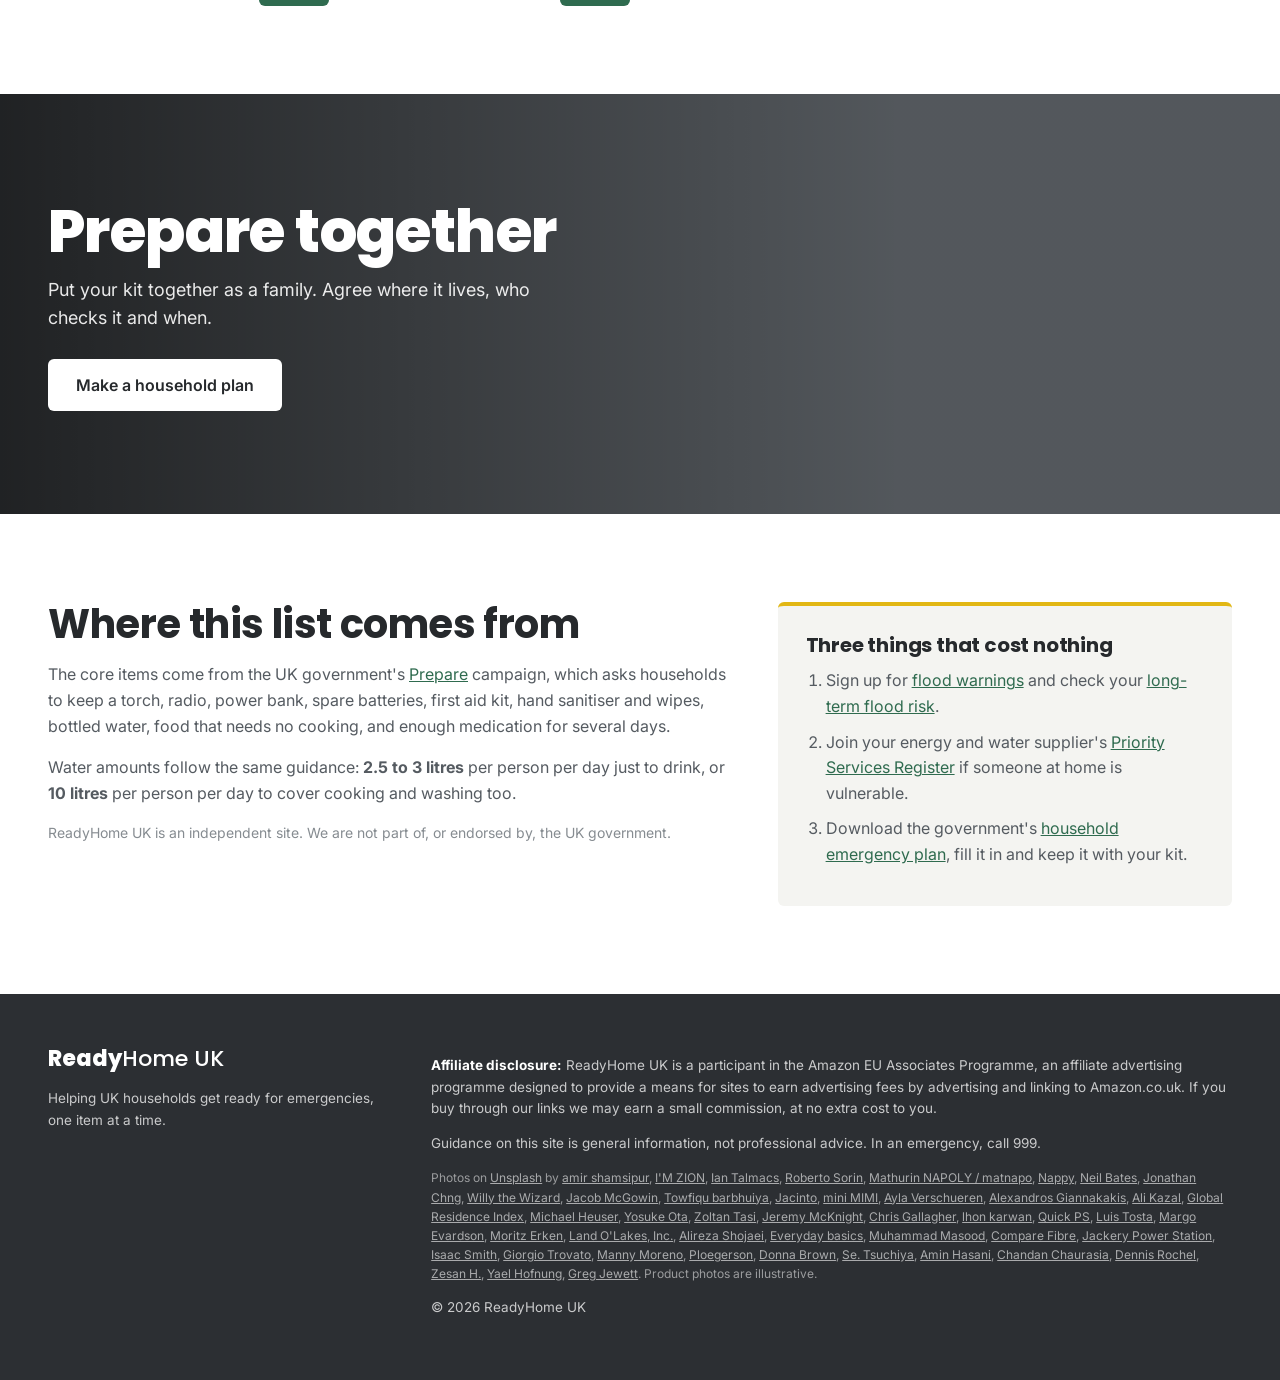
==== commit ec4882cd: "Add Start here: the 10 essentials section Co-Authored-By: Claude Opus 5.5 <noreply@anthropic.com>" ====
--- a/index.html
+++ b/index.html
@@ -27,6 +27,7 @@
       <nav>
         <a href="#situations">Situations</a>
         <a href="#household">Your household</a>
+        <a href="#essentials">Essentials</a>
         <a href="#kit">The kit</a>
         <a href="#about">About</a>
       </nav>
@@ -50,7 +51,7 @@
         <p class="hero-lede">Power cuts, floods and storms. Everything the UK government says your home should have, sized for your household.</p>
         <div class="hero-actions">
           <a class="btn btn-primary" href="#household">Build my kit</a>
-          <a class="btn btn-outline-light" href="#kit">Shop the list</a>
+          <a class="btn btn-outline-light" href="#essentials">The 10 essentials</a>
         </div>
       </div>
     </section>
@@ -126,7 +127,23 @@
     </section>
 
     <!-- ================= KIT ================= -->
-    <section class="section" id="kit">
+    <section class="section" id="essentials">
+      <div class="kit-head">
+        <div class="section-head">
+          <p class="kicker">Start here</p>
+          <h2>The 10 essentials</h2>
+          <p>If you buy nothing else, get these. They're the items the UK government asks every home to keep.</p>
+        </div>
+        <div class="kit-progress">
+          <span id="ess-progress-label">0 of 10 ready</span>
+          <div class="progress"><span id="ess-progress-bar"></span></div>
+        </div>
+      </div>
+      <ol class="essentials" id="essentials-list"></ol>
+      <p class="essentials-more">Got the basics? <a href="#kit">See the full kit</a> for power cuts, flooding, staying in touch and more.</p>
+    </section>
+
+    <section class="section section-line" id="kit">
       <div class="kit-head">
         <div class="section-head">
           <h2>Your emergency kit</h2>
@@ -212,9 +229,10 @@
         <ul id="modal-look"></ul>
         <div class="modal-actions">
           <a class="btn btn-amazon" id="modal-buy" href="#" target="_blank" rel="sponsored noopener nofollow">View on Amazon UK</a>
+          <span class="modal-extra-buys" id="modal-extra-buys"></span>
           <label class="have-toggle"><input type="checkbox" id="modal-have"> I have this</label>
         </div>
-        <p class="modal-note">Affiliate link. Prices and availability are shown on Amazon. Photo is illustrative.</p>
+        <p class="modal-note" id="modal-note">Affiliate link. Prices and availability are shown on Amazon. Photo is illustrative.</p>
       </div>
     </div>
   </dialog>
--- a/styles.css
+++ b/styles.css
@@ -29,6 +29,7 @@
 h1, h2, h3 { font-family: var(--display); font-weight: 700; line-height: 1.1; margin: 0; letter-spacing: -0.01em; }
 a { color: var(--green); }
 img { display: block; max-width: 100%; }
+[hidden] { display: none !important; }
 
 [data-photo] { background-color: #5c6166; background-size: cover; background-position: center; }
 
@@ -104,6 +105,10 @@
 .section { max-width: var(--max); margin: 0 auto; padding: clamp(48px, 7vw, 88px) var(--gutter); }
 .section-tint { max-width: none; background: var(--tint); }
 .section-head { margin-bottom: 28px; }
+.kicker {
+  display: inline-block; margin: 0 0 10px; font-size: 13px; font-weight: 700; letter-spacing: 0.08em; text-transform: uppercase;
+  color: var(--green); border-left: 4px solid var(--yellow); padding-left: 10px;
+}
 .section-head h2, .household-intro h2, #about h2 { font-size: clamp(28px, 3.4vw, 40px); }
 .section-head p { margin: 8px 0 0; color: var(--ink-2); font-size: 17px; }
 
@@ -193,6 +198,29 @@
 .have-toggle { display: inline-flex; align-items: center; gap: 8px; font-size: 14px; color: var(--ink-2); cursor: pointer; }
 .have-toggle input { width: 18px; height: 18px; accent-color: var(--green); }
 .empty { color: var(--muted); }
+
+/* ---- Essentials -------------------------------------------------------- */
+.essentials { list-style: none; margin: 0; padding: 0; display: grid; grid-template-columns: repeat(2, 1fr); gap: 12px; }
+.ess-item {
+  display: grid; grid-template-columns: 30px 1fr auto; align-items: center; gap: 12px;
+  padding: 10px 14px 10px 10px; background: #fff; border: 1px solid var(--line); border-radius: var(--radius);
+  transition: border-color 0.2s, background 0.2s;
+}
+.ess-item:hover { border-color: #c9ccc4; }
+.ess-item.is-have { background: #f1f7f3; border-color: #cfe3d6; }
+.ess-num { font: 700 18px var(--display); color: var(--muted); text-align: center; }
+.ess-item.is-have .ess-num { color: var(--green); }
+.ess-open { all: unset; cursor: pointer; display: flex; align-items: center; gap: 14px; min-width: 0; }
+.ess-open:focus-visible { outline: 3px solid var(--yellow); outline-offset: 3px; border-radius: 4px; }
+.ess-open img { width: 64px; height: 64px; flex: none; object-fit: cover; border-radius: 4px; background: var(--tint); }
+.ess-text { display: flex; flex-direction: column; min-width: 0; }
+.ess-name { font-weight: 600; font-size: 15.5px; line-height: 1.3; }
+.ess-open:hover .ess-name { text-decoration: underline; text-underline-offset: 3px; }
+.ess-qty { font-size: 13px; font-weight: 600; color: var(--green); line-height: 1.4; margin-top: 2px; }
+.ess-actions { display: flex; align-items: center; gap: 14px; }
+.ess-actions .btn { padding: 8px 14px; font-size: 14px; }
+.essentials-more { margin: 24px 0 0; color: var(--ink-2); }
+.section-line { border-top: 1px solid var(--line); }
 
 /* ---- Banner ------------------------------------------------------------ */
 .banner { position: relative; min-height: 420px; display: flex; align-items: center; color: #fff; }
@@ -223,6 +251,7 @@
 .modal-qty span { display: block; font-size: 12px; color: var(--muted); font-weight: 600; text-transform: uppercase; letter-spacing: 0.05em; }
 .modal-qty strong { font-size: 16px; }
 .modal-actions { display: flex; flex-wrap: wrap; align-items: center; gap: 18px; margin-top: 26px; }
+.modal-extra-buys { display: contents; }
 .modal-note { font-size: 12px !important; color: var(--muted) !important; margin: 12px 0 0; }
 .modal-close {
   position: absolute; top: 12px; right: 12px; z-index: 2; width: 40px; height: 40px; border-radius: 50%;
@@ -252,6 +281,7 @@
 
 /* ---- Responsive -------------------------------------------------------- */
 @media (max-width: 960px) {
+  .essentials { grid-template-columns: 1fr; }
   .site-header nav { display: none; }
   .header-kit { margin-left: auto; }
   .tiles { grid-template-columns: repeat(2, 1fr); }
@@ -262,6 +292,9 @@
   .modal { max-height: 92vh; overflow-y: auto; }
 }
 @media (max-width: 640px) {
+  .essentials { grid-template-columns: 1fr; }
+  .ess-item { grid-template-columns: 24px 1fr; }
+  .ess-actions { grid-column: 2; justify-content: space-between; }
   .promo-sep, .promo-bar span:last-child { display: none; }
   .hero-photos { grid-template-columns: 1fr; }
   .hero-photo-a { display: none; }
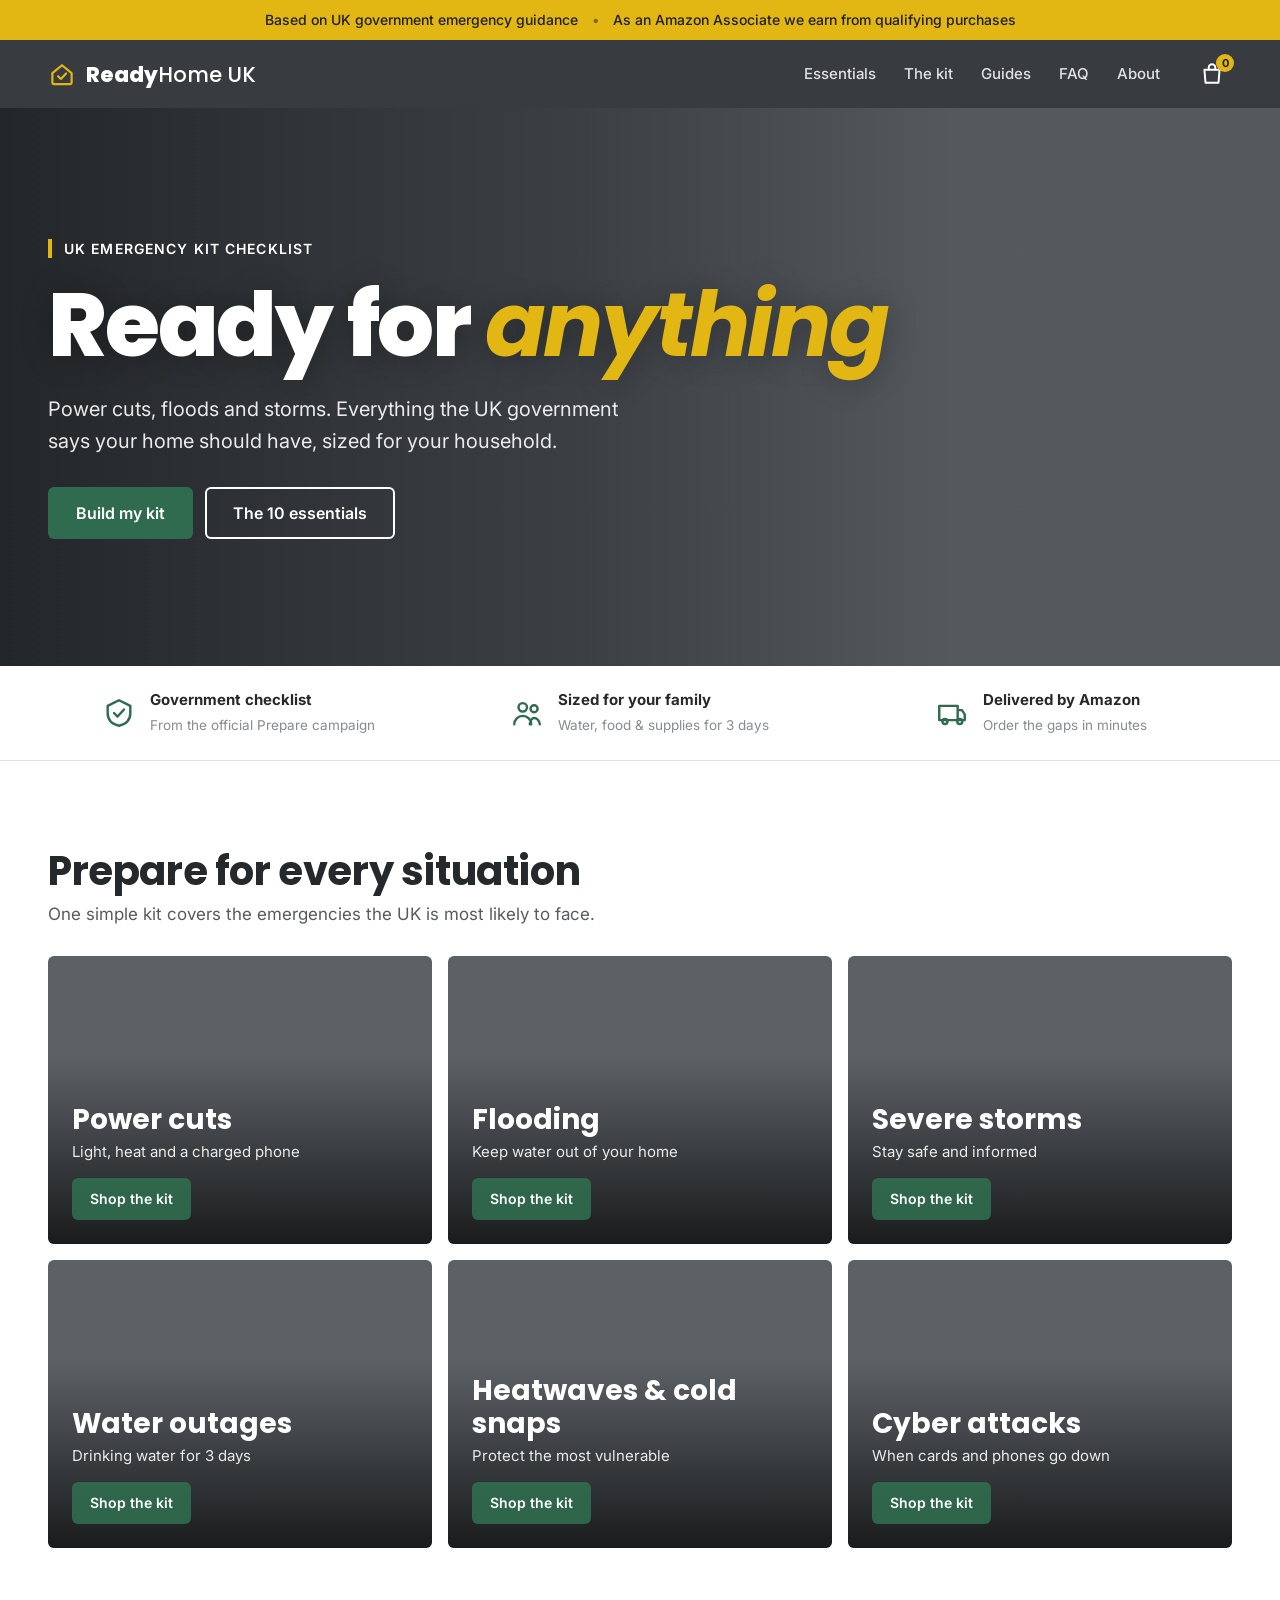
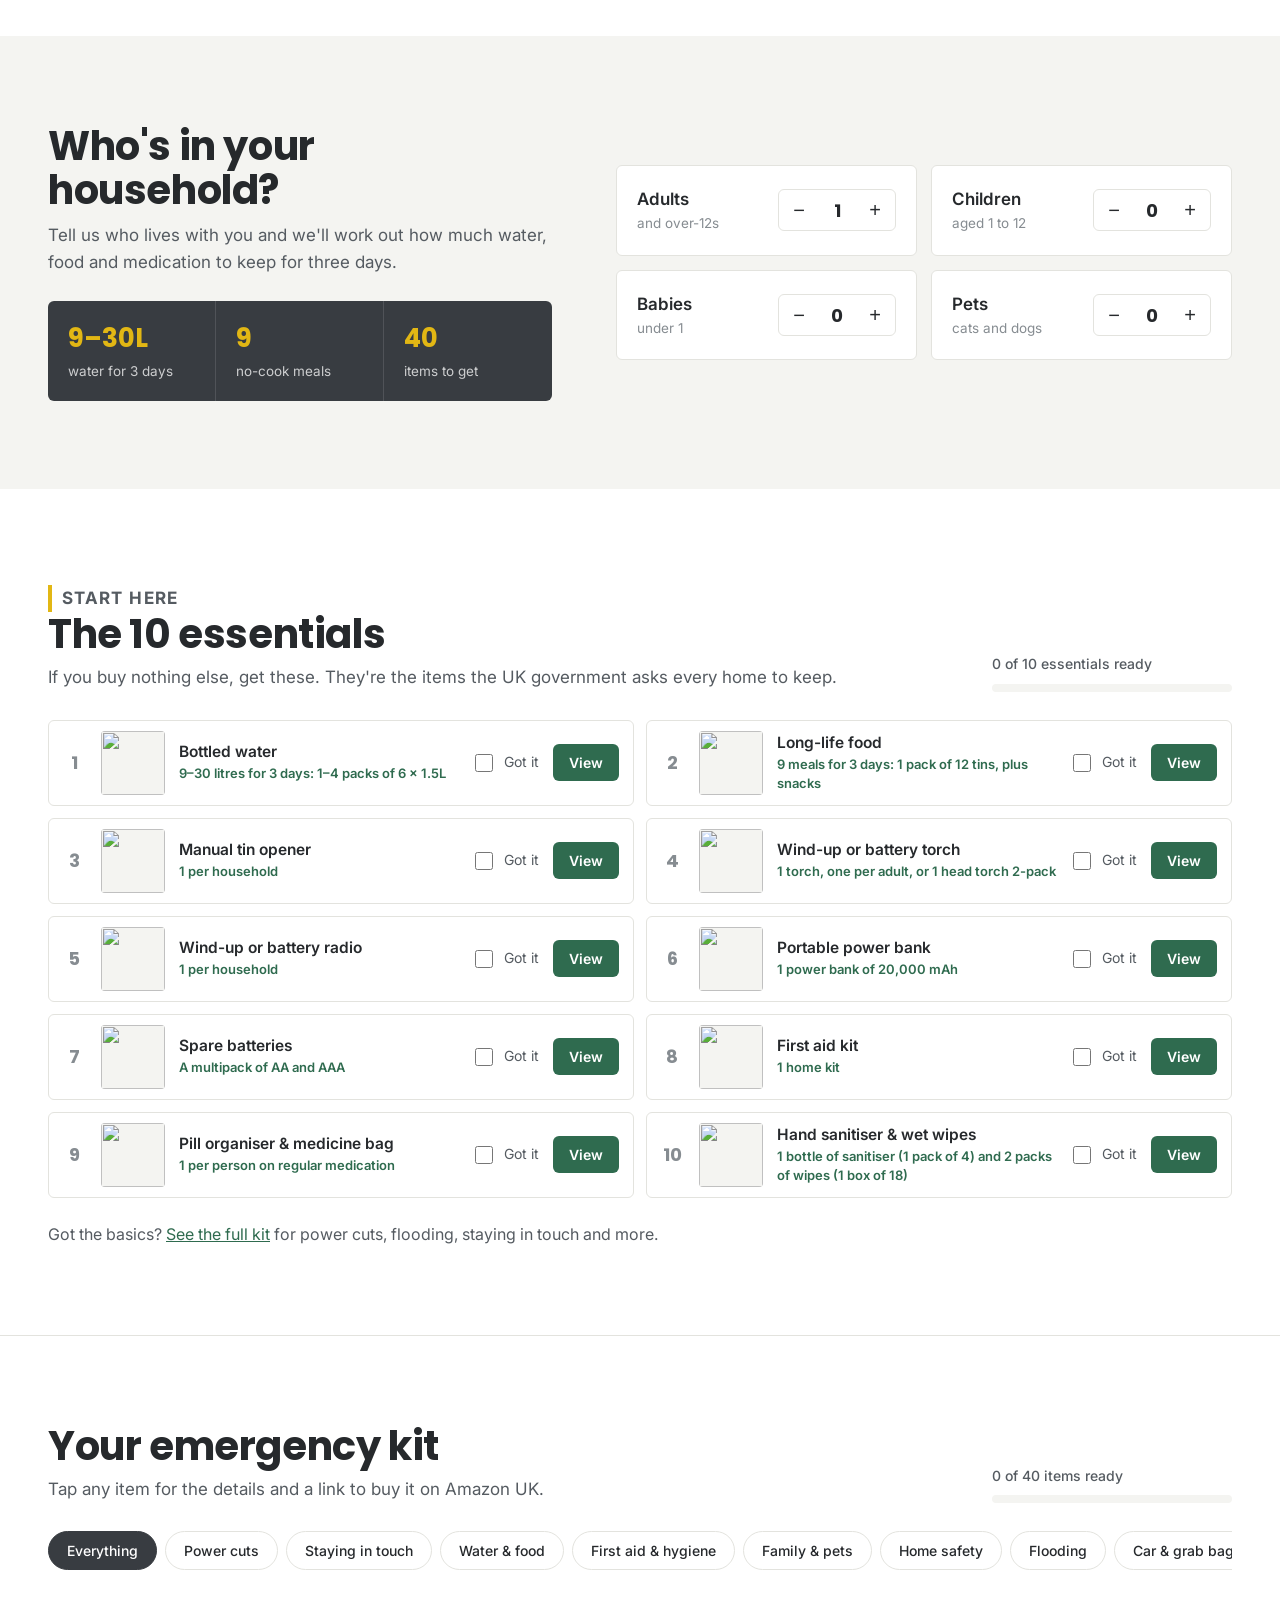
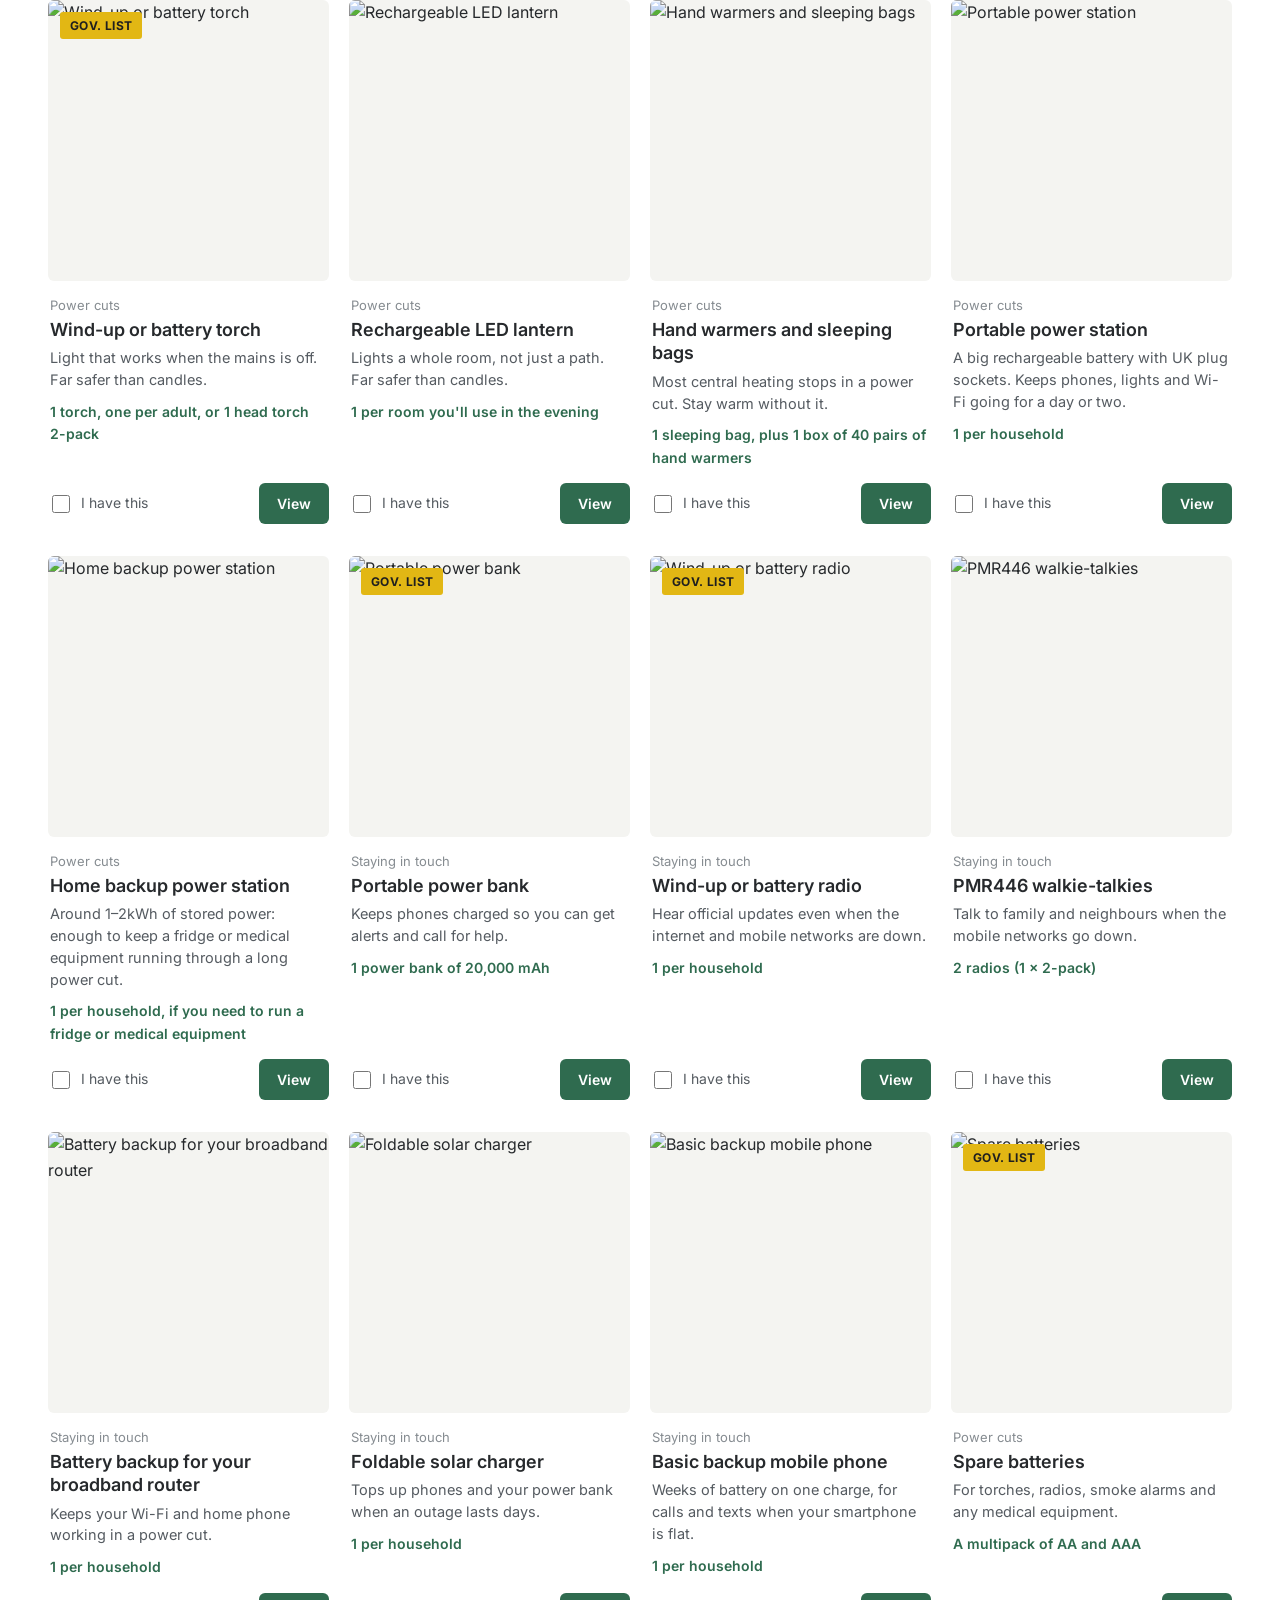
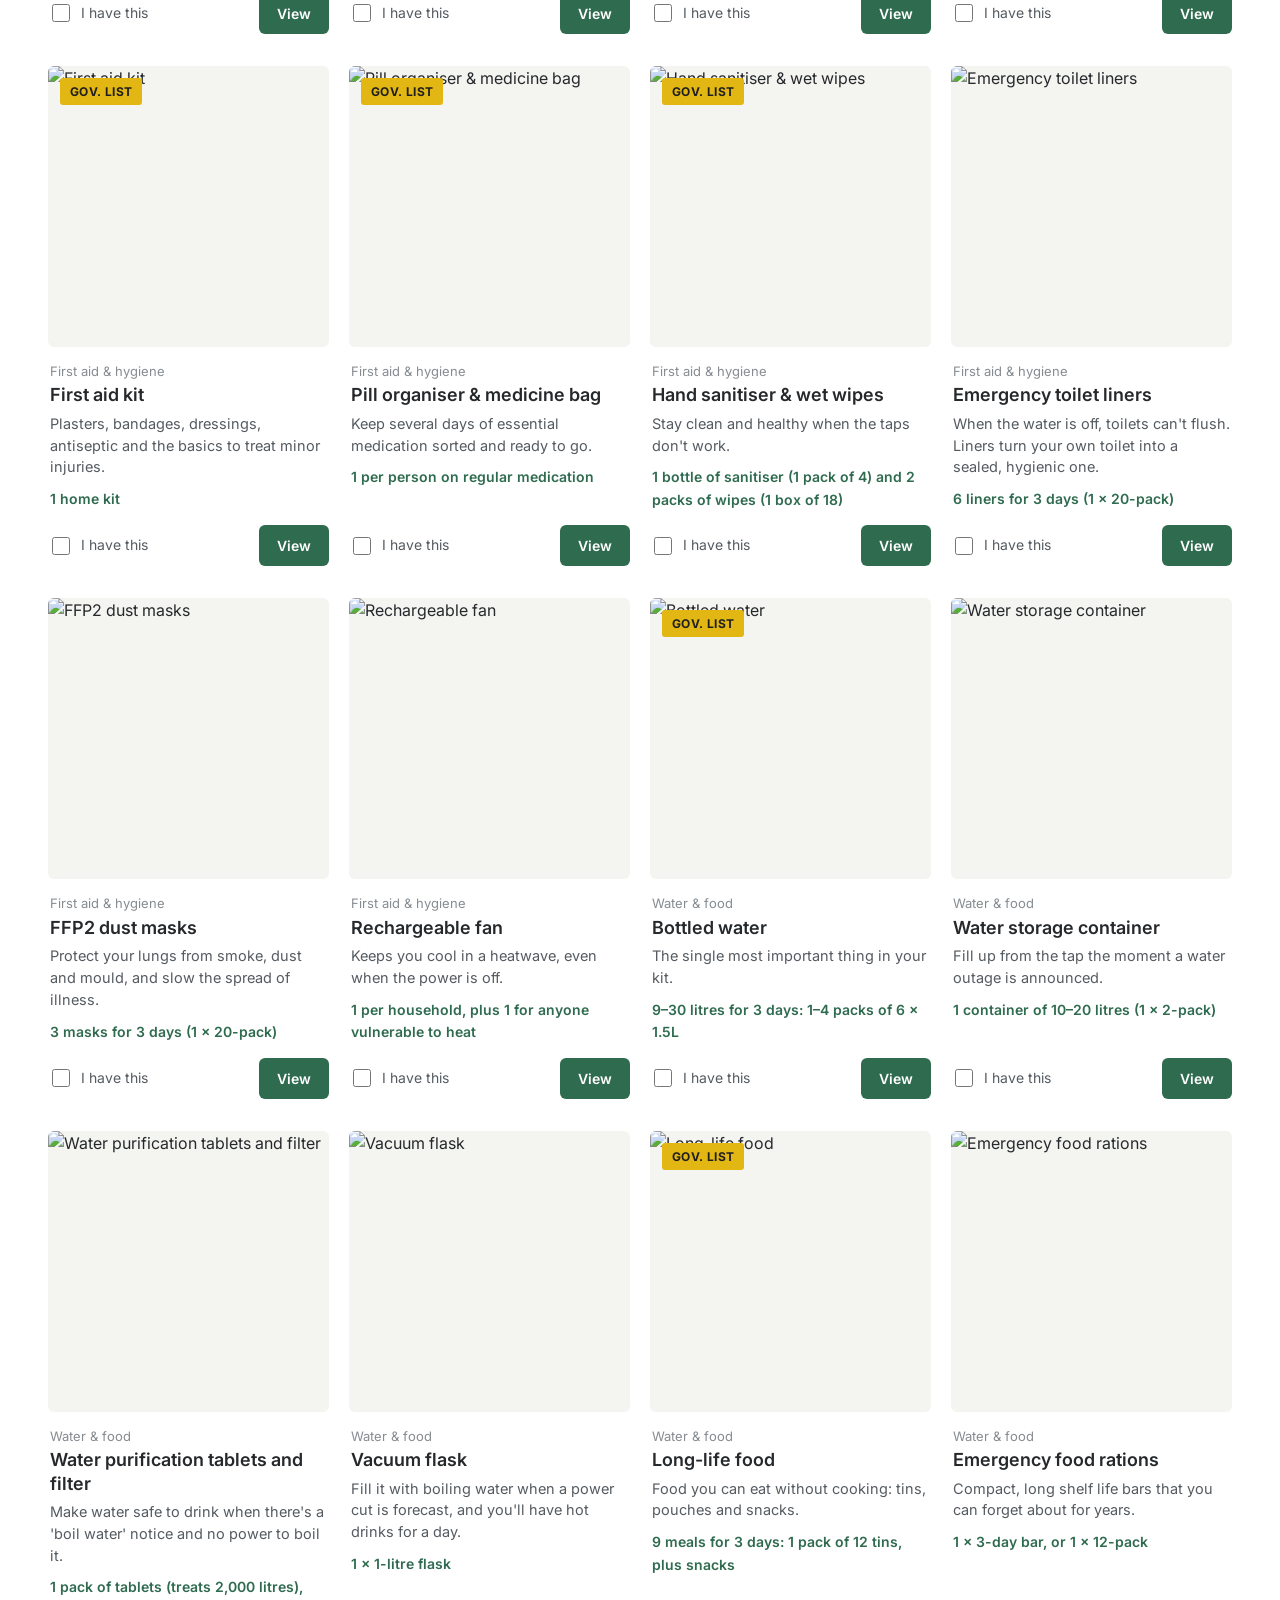
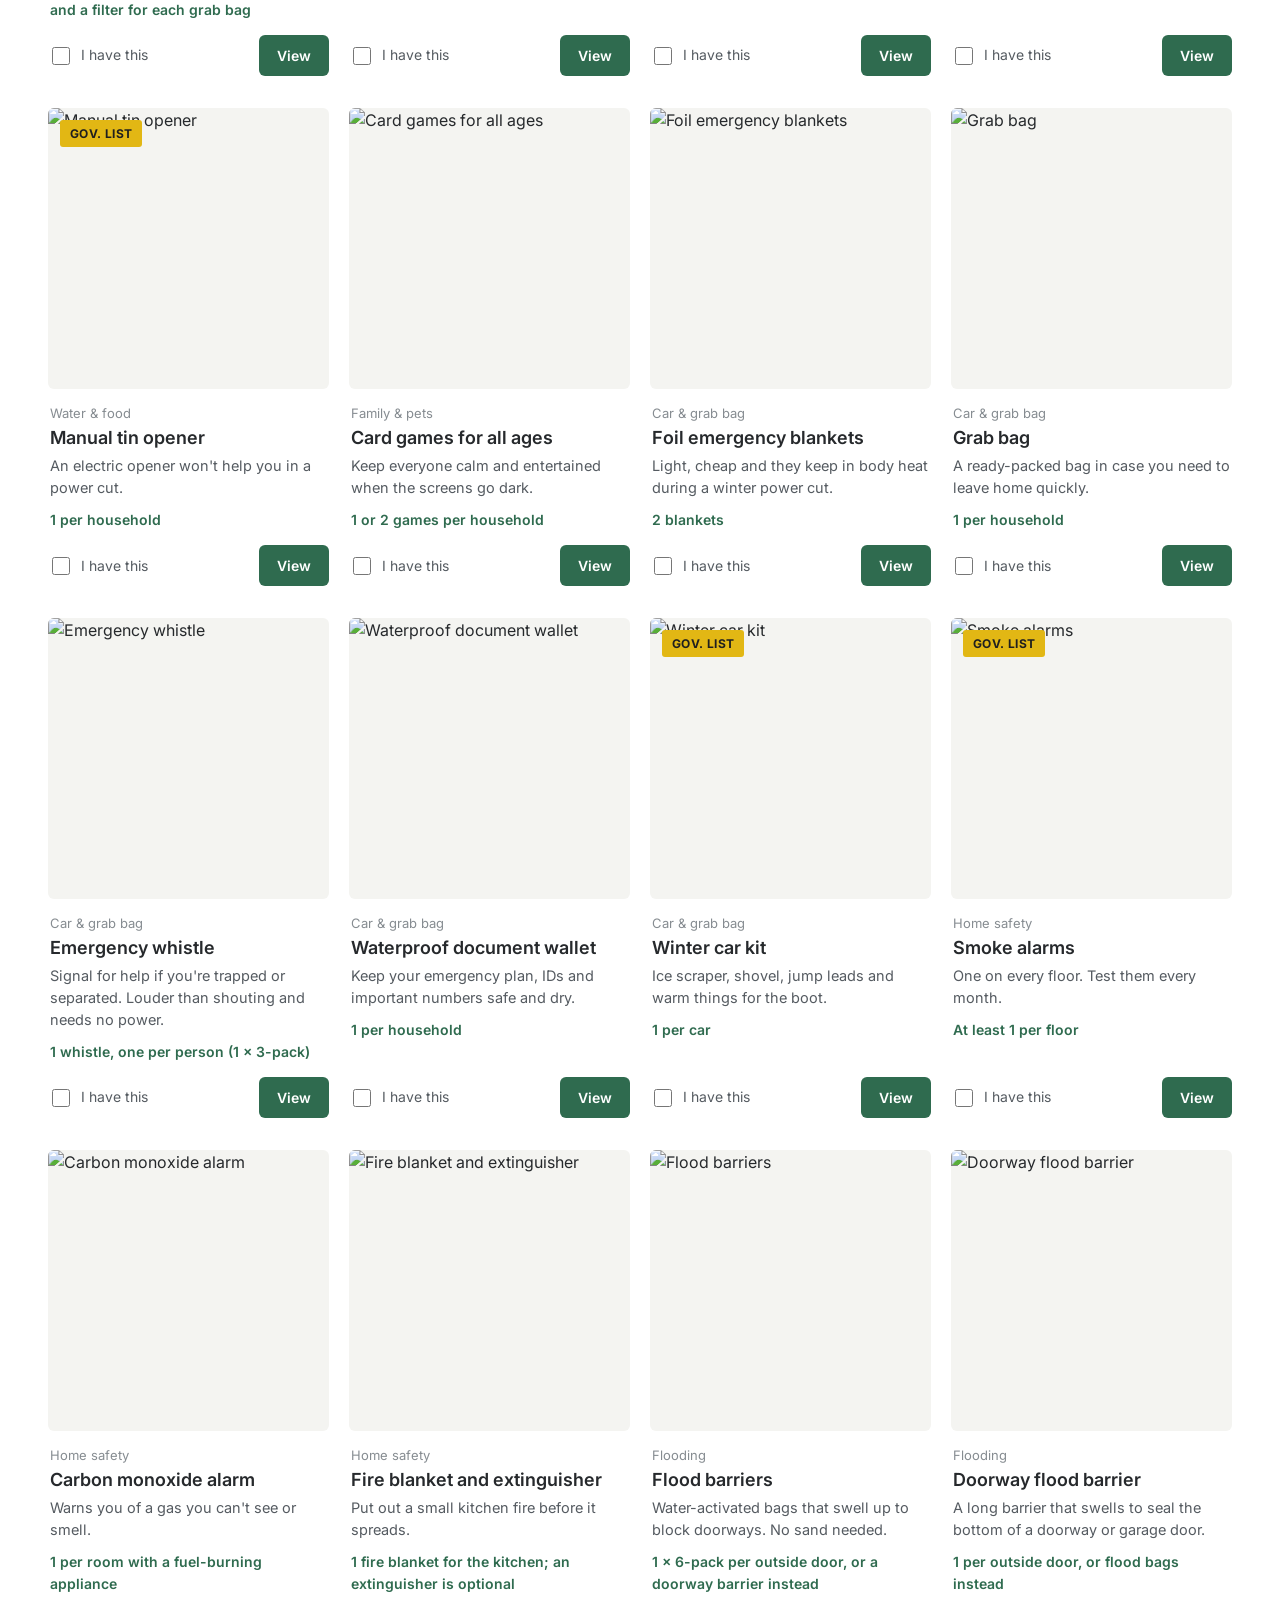
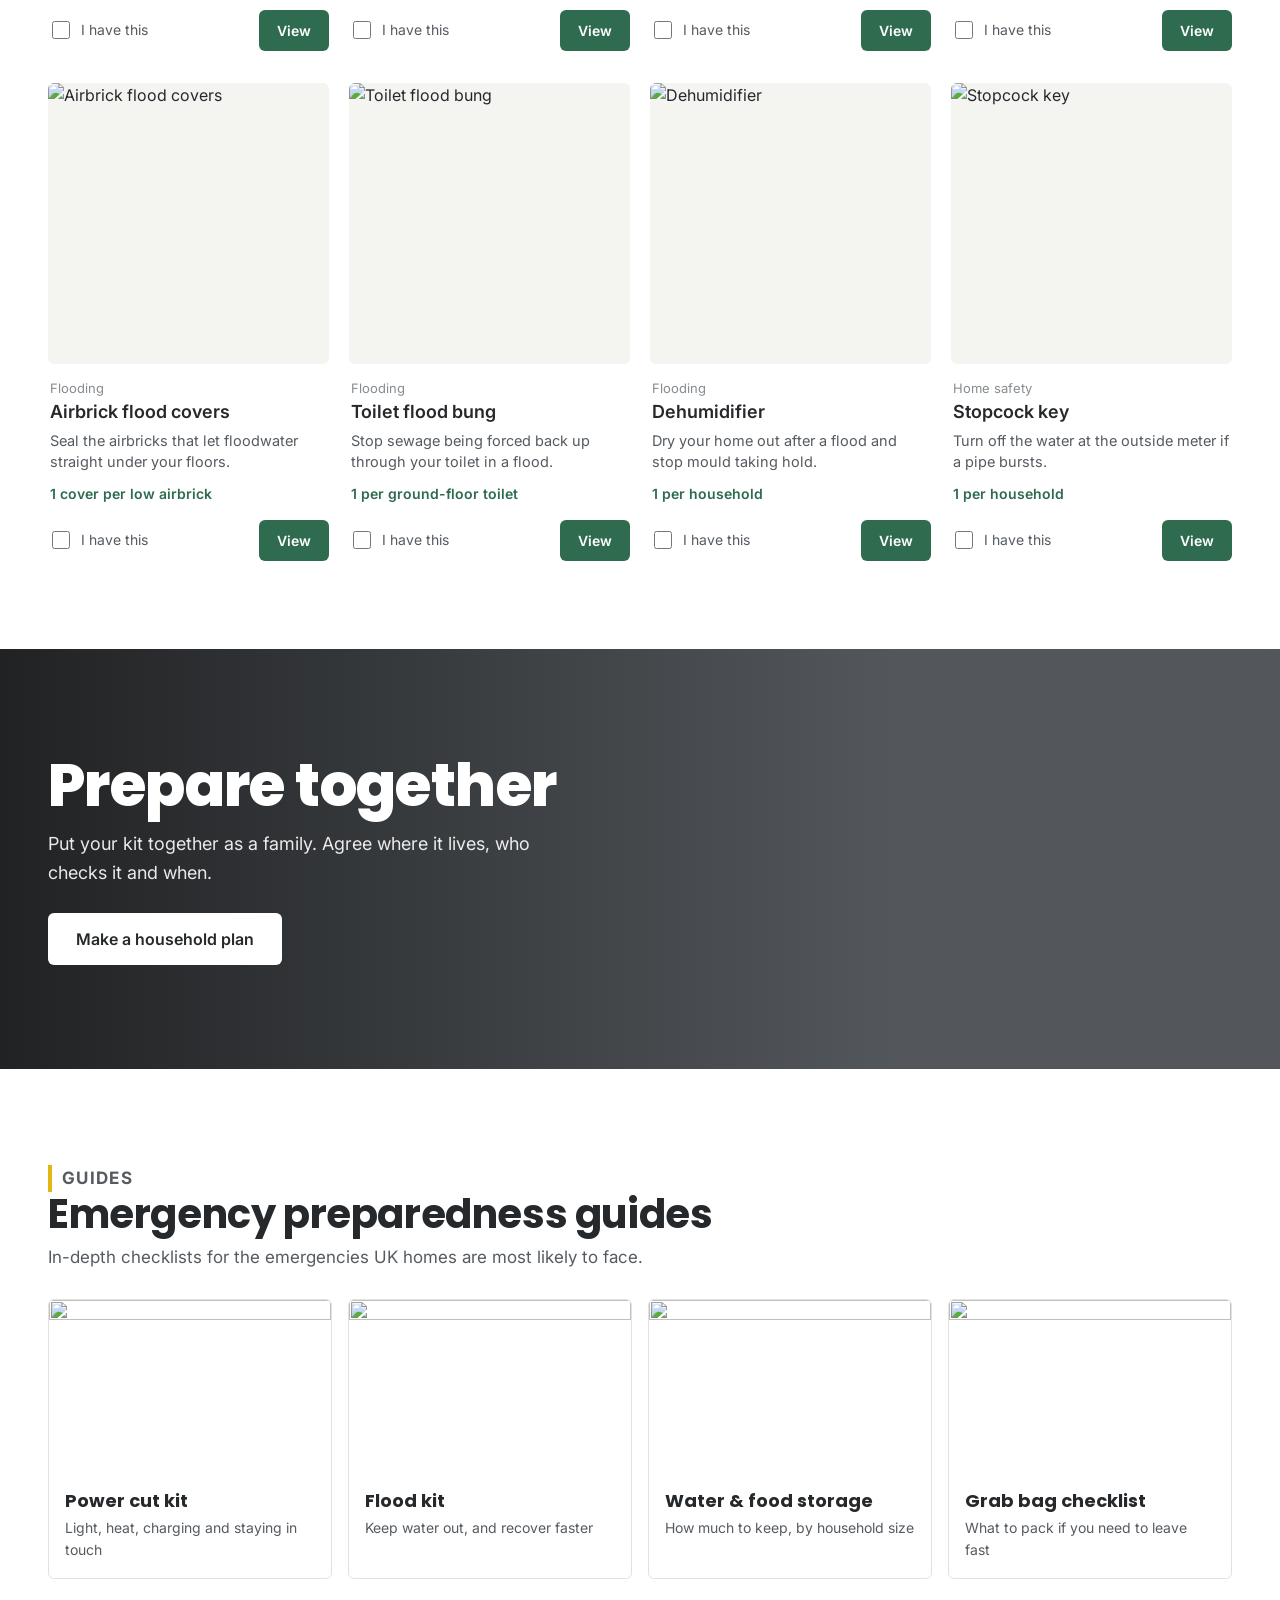
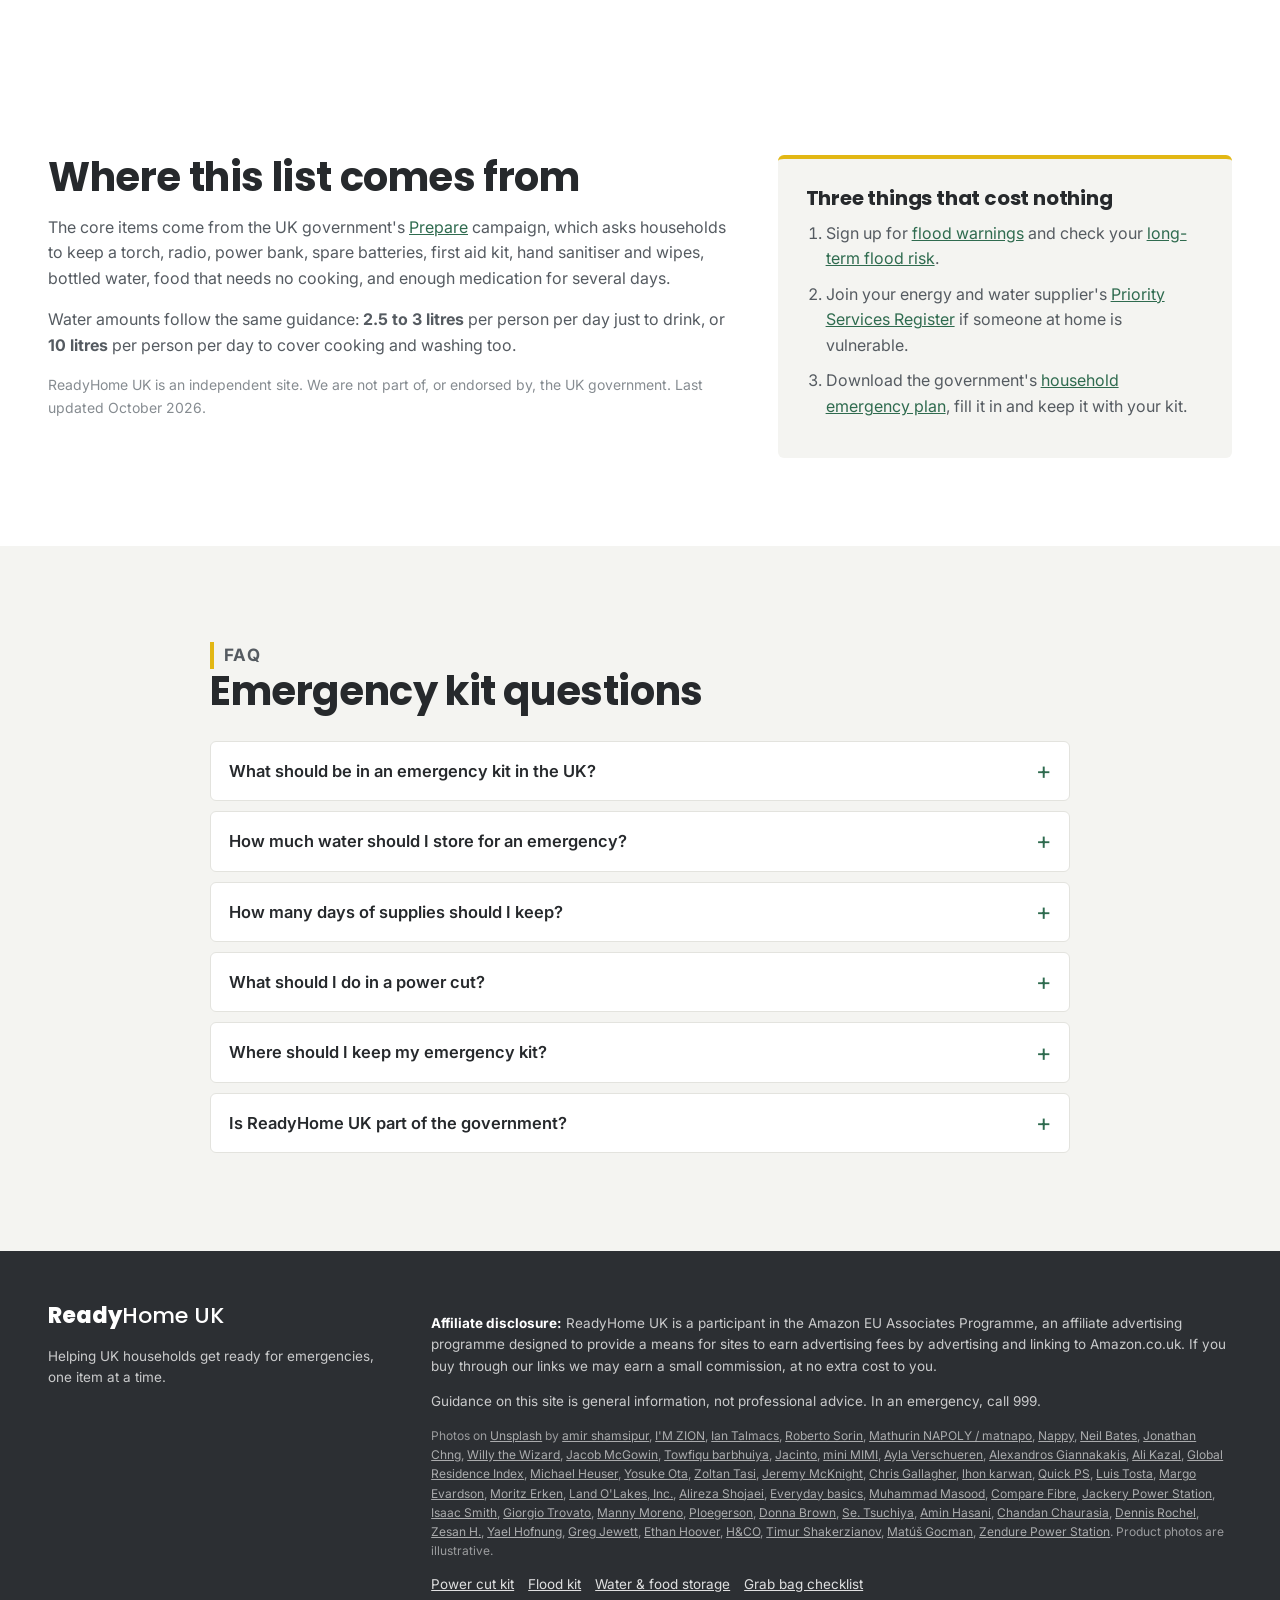
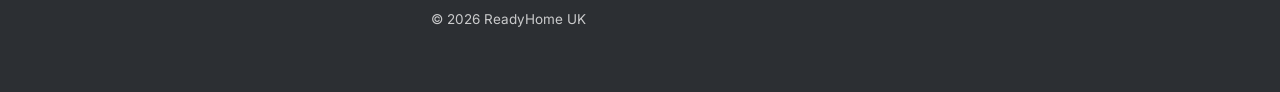
==== commit 071cf6af: "SEO: pre-render content, add guide pages, FAQ, structured data, sitemap Co-Authored-By: Claude Opus " ====
--- a/index.html
+++ b/index.html
@@ -3,13 +3,32 @@
 <head>
   <meta charset="utf-8">
   <meta name="viewport" content="width=device-width, initial-scale=1">
-  <title>ReadyHome UK — Emergency Kit Checklist</title>
-  <meta name="description" content="Build a household emergency kit the way the UK government recommends. A simple checklist for single people and families, with the items you need.">
+  <title>UK Emergency Kit Checklist 2026 | ReadyHome UK</title>
+  <meta name="description" content="The emergency kit the UK government says every home should keep: water, food, torch, radio, first aid and more, with amounts worked out for your household.">
+  <!--pre:head-->
+  <link rel="canonical" href="https://richardpriest19.github.io/readyhomeuk/">
+  <link rel="icon" href="favicon.svg" type="image/svg+xml">
+  <meta name="theme-color" content="#383c41">
+  <meta name="robots" content="index, follow, max-image-preview:large">
+  <meta property="og:type" content="website">
+  <meta property="og:site_name" content="ReadyHome UK">
+  <meta property="og:locale" content="en_GB">
+  <meta property="og:url" content="https://richardpriest19.github.io/readyhomeuk/">
+  <meta property="og:title" content="UK Emergency Kit Checklist 2026 | ReadyHome UK">
+  <meta property="og:description" content="The emergency kit the UK government says every home should keep: water, food, torch, radio, first aid and more, with amounts worked out for your household.">
+  <meta property="og:image" content="https://images.unsplash.com/photo-1561286623-690f30130de4?auto=format&fit=crop&w=1200&h=630&q=75">
+  <meta name="twitter:card" content="summary_large_image">
+  <meta name="twitter:title" content="UK Emergency Kit Checklist 2026 | ReadyHome UK">
+  <meta name="twitter:description" content="The emergency kit the UK government says every home should keep: water, food, torch, radio, first aid and more, with amounts worked out for your household.">
+  <meta name="twitter:image" content="https://images.unsplash.com/photo-1561286623-690f30130de4?auto=format&fit=crop&w=1200&h=630&q=75">
+  <link rel="preload" as="image" href="https://images.unsplash.com/photo-1561286623-690f30130de4?auto=format&fit=crop&w=1600&h=1120&q=75">
+  <!--/pre:head-->
   <link rel="preconnect" href="https://fonts.googleapis.com">
   <link rel="preconnect" href="https://fonts.gstatic.com" crossorigin>
   <link rel="preconnect" href="https://images.unsplash.com">
   <link href="https://fonts.googleapis.com/css2?family=Poppins:wght@600;700;800&family=Inter:wght@400;500;600;700&display=swap" rel="stylesheet">
   <link rel="stylesheet" href="styles.css">
+  <!--pre:jsonld--><script type="application/ld+json">{"@context":"https://schema.org","@graph":[{"@type":"WebSite","@id":"https://richardpriest19.github.io/readyhomeuk/#website","url":"https://richardpriest19.github.io/readyhomeuk/","name":"ReadyHome UK","inLanguage":"en-GB","description":"The emergency kit the UK government says every home should keep: water, food, torch, radio, first aid and more, with amounts worked out for your household."},{"@type":"WebPage","@id":"https://richardpriest19.github.io/readyhomeuk/#page","url":"https://richardpriest19.github.io/readyhomeuk/","name":"UK Emergency Kit Checklist 2026 | ReadyHome UK","isPartOf":{"@id":"https://richardpriest19.github.io/readyhomeuk/#website"},"dateModified":"2026-10-05","inLanguage":"en-GB"},{"@type":"ItemList","name":"The 10 essentials for a UK household emergency kit","itemListElement":[{"@type":"ListItem","position":1,"name":"Bottled water"},{"@type":"ListItem","position":2,"name":"Long-life food"},{"@type":"ListItem","position":3,"name":"Manual tin opener"},{"@type":"ListItem","position":4,"name":"Wind-up or battery torch"},{"@type":"ListItem","position":5,"name":"Wind-up or battery radio"},{"@type":"ListItem","position":6,"name":"Portable power bank"},{"@type":"ListItem","position":7,"name":"Spare batteries"},{"@type":"ListItem","position":8,"name":"First aid kit"},{"@type":"ListItem","position":9,"name":"Pill organiser & medicine bag"},{"@type":"ListItem","position":10,"name":"Hand sanitiser & wet wipes"}]},{"@type":"FAQPage","mainEntity":[{"@type":"Question","name":"What should be in an emergency kit in the UK?","acceptedAnswer":{"@type":"Answer","text":"The UK government's Prepare campaign asks every household to keep a battery or wind-up torch, a battery or wind-up radio, a portable power bank, spare batteries, a first aid kit, hand sanitiser and wet wipes, bottled water, food that needs no cooking (with a tin opener) and enough of any regular medication to last several days. Families should also plan for babies (ready-to-feed formula) and pets. Our 10 essentials list covers the core items."}},{"@type":"Question","name":"How much water should I store for an emergency?","acceptedAnswer":{"@type":"Answer","text":"Government guidance is 2.5 to 3 litres per person per day just to drink, or about 10 litres per person per day to cover cooking and washing too. For three days that's 9 to 30 litres per person, or 36 to 120 litres for a family of four. See our water and food storage guide for a table by household size."}},{"@type":"Question","name":"How many days of supplies should I keep?","acceptedAnswer":{"@type":"Answer","text":"Aim for at least three days. Most emergencies are over sooner, but after major storms and floods some homes have waited several days for power or water to come back."}},{"@type":"Question","name":"What should I do in a power cut?","acceptedAnswer":{"@type":"Answer","text":"Check whether your neighbours are affected, then call 105 (free, in England, Scotland and Wales) to report it and get updates. Switch off appliances except one light, keep the fridge and freezer closed, and check on vulnerable neighbours. Never use a barbecue, camping stove or generator indoors, because of the risk of carbon monoxide poisoning. Our power cut kit guide covers what to keep ready."}},{"@type":"Question","name":"Where should I keep my emergency kit?","acceptedAnswer":{"@type":"Answer","text":"Keep it together in one place that's easy to reach and that everyone at home knows about. Avoid the loft, and avoid the garage or cellar if your home could flood. Keep a packed grab bag near the door, and check dates and batteries every six months."}},{"@type":"Question","name":"Is ReadyHome UK part of the government?","acceptedAnswer":{"@type":"Answer","text":"No. ReadyHome UK is an independent site. Our core list follows the government's Prepare campaign, and we earn a small commission if you buy through our Amazon links, at no extra cost to you."}}]}]}</script><!--/pre:jsonld-->
 </head>
 <body>
   <div class="promo-bar">
@@ -25,10 +44,10 @@
         <span><b>Ready</b>Home UK</span>
       </a>
       <nav>
-        <a href="#situations">Situations</a>
-        <a href="#household">Your household</a>
         <a href="#essentials">Essentials</a>
         <a href="#kit">The kit</a>
+        <a href="#guides">Guides</a>
+        <a href="#faq">FAQ</a>
         <a href="#about">About</a>
       </nav>
       <a class="header-kit" href="#kit" aria-label="Your kit progress">
@@ -42,12 +61,12 @@
     <!-- ================= HERO ================= -->
     <section class="hero">
       <div class="hero-photos">
-        <div class="hero-photo hero-photo-a" data-photo="candle"></div>
-        <div class="hero-photo hero-photo-b" data-photo="hero"></div>
+        <div class="hero-photo hero-photo-a" data-photo="candle" style="background-image:url('https://images.unsplash.com/photo-1667933579786-6753a3dc4bd9?auto=format&fit=crop&w=1600&h=1120&q=75')"></div>
+        <div class="hero-photo hero-photo-b" data-photo="hero" style="background-image:url('https://images.unsplash.com/photo-1561286623-690f30130de4?auto=format&fit=crop&w=1600&h=1120&q=75')"></div>
       </div>
       <div class="hero-content">
-        <p class="hero-kicker">Emergency kit checklist</p>
-        <h1>Ready for <em>anything</em></h1>
+        <h1 class="hero-kicker">UK emergency kit checklist</h1>
+        <p class="hero-title">Ready for <em>anything</em></p>
         <p class="hero-lede">Power cuts, floods and storms. Everything the UK government says your home should have, sized for your household.</p>
         <div class="hero-actions">
           <a class="btn btn-primary" href="#household">Build my kit</a>
@@ -78,7 +97,56 @@
         <h2>Prepare for every situation</h2>
         <p>One simple kit covers the emergencies the UK is most likely to face.</p>
       </div>
-      <div class="tiles" id="tiles"></div>
+      <div class="tiles" id="tiles"><!--pre:tiles-->
+      <button type="button" class="tile" data-filter="power">
+        <span class="tile-img" data-photo="powercut" style="background-image:url('https://images.unsplash.com/photo-1789169917146-c5ae56dec1eb?auto=format&fit=crop&w=800&h=600&q=75')"></span>
+        <span class="tile-body">
+          <span class="tile-title">Power cuts</span>
+          <span class="tile-text">Light, heat and a charged phone</span>
+          <span class="tile-btn">Shop the kit</span>
+        </span>
+      </button>
+      <button type="button" class="tile" data-filter="flood">
+        <span class="tile-img" data-photo="flood" style="background-image:url('https://images.unsplash.com/photo-1547683905-f686c993aae5?auto=format&fit=crop&w=800&h=600&q=75')"></span>
+        <span class="tile-body">
+          <span class="tile-title">Flooding</span>
+          <span class="tile-text">Keep water out of your home</span>
+          <span class="tile-btn">Shop the kit</span>
+        </span>
+      </button>
+      <button type="button" class="tile" data-filter="comms">
+        <span class="tile-img" data-photo="storm" style="background-image:url('https://images.unsplash.com/photo-1596368708356-6e1e1025ee72?auto=format&fit=crop&w=800&h=600&q=75')"></span>
+        <span class="tile-body">
+          <span class="tile-title">Severe storms</span>
+          <span class="tile-text">Stay safe and informed</span>
+          <span class="tile-btn">Shop the kit</span>
+        </span>
+      </button>
+      <button type="button" class="tile" data-filter="water">
+        <span class="tile-img" data-photo="outage" style="background-image:url('https://images.unsplash.com/photo-1495647688236-ed6ef40cb28b?auto=format&fit=crop&w=800&h=600&q=75')"></span>
+        <span class="tile-body">
+          <span class="tile-title">Water outages</span>
+          <span class="tile-text">Drinking water for 3 days</span>
+          <span class="tile-btn">Shop the kit</span>
+        </span>
+      </button>
+      <button type="button" class="tile" data-filter="health">
+        <span class="tile-img" data-photo="heat" style="background-image:url('https://images.unsplash.com/photo-1781439213625-66810379404d?auto=format&fit=crop&w=800&h=600&q=75')"></span>
+        <span class="tile-body">
+          <span class="tile-title">Heatwaves & cold snaps</span>
+          <span class="tile-text">Protect the most vulnerable</span>
+          <span class="tile-btn">Shop the kit</span>
+        </span>
+      </button>
+      <button type="button" class="tile" data-filter="all">
+        <span class="tile-img" data-photo="cyber" style="background-image:url('https://images.unsplash.com/photo-1595928796398-1d0ac507eed0?auto=format&fit=crop&w=800&h=600&q=75')"></span>
+        <span class="tile-body">
+          <span class="tile-title">Cyber attacks</span>
+          <span class="tile-text">When cards and phones go down</span>
+          <span class="tile-btn">Shop the kit</span>
+        </span>
+      </button>
+      <!--/pre:tiles--></div>
     </section>
 
     <!-- ================= HOUSEHOLD ================= -->
@@ -87,7 +155,11 @@
         <div class="household-intro">
           <h2>Who's in your household?</h2>
           <p>Tell us who lives with you and we'll work out how much water, food and medication to keep for three days.</p>
-          <div class="household-summary" id="household-summary"></div>
+          <div class="household-summary" id="household-summary"><!--pre:summary-->
+      <div class="stat"><strong>9–30L</strong><span>water for 3 days</span></div>
+      <div class="stat"><strong>9</strong><span>no-cook meals</span></div>
+      <div class="stat"><strong>40</strong><span>items to get</span></div>
+    <!--/pre:summary--></div>
         </div>
         <div class="household-grid">
           <div class="counter" data-key="adults">
@@ -139,7 +211,118 @@
           <div class="progress"><span id="ess-progress-bar"></span></div>
         </div>
       </div>
-      <ol class="essentials" id="essentials-list"></ol>
+      <ol class="essentials" id="essentials-list"><!--pre:essentials-->
+        <li class="ess-item ">
+          <span class="ess-num">1</span>
+          <button type="button" class="ess-open" data-open="water" aria-label="More about Bottled water">
+            <img src="https://images.unsplash.com/photo-1536939459926-301728717817?auto=format&fit=crop&w=160&h=160&q=75" alt="" loading="lazy" width="64" height="64">
+            <span class="ess-text"><span class="ess-name">Bottled water</span><span class="ess-qty">9–30 litres for 3 days: 1–4 packs of 6 × 1.5L</span></span>
+          </button>
+          <span class="ess-actions">
+            <label class="have-toggle"><input type="checkbox" data-have="water" > Got it</label>
+            <button type="button" class="btn btn-primary" data-open="water">View</button>
+          </span>
+        </li>
+        <li class="ess-item ">
+          <span class="ess-num">2</span>
+          <button type="button" class="ess-open" data-open="food" aria-label="More about Long-life food">
+            <img src="https://images.unsplash.com/photo-1738618140037-09e11c8e644a?auto=format&fit=crop&w=160&h=160&q=75" alt="" loading="lazy" width="64" height="64">
+            <span class="ess-text"><span class="ess-name">Long-life food</span><span class="ess-qty">9 meals for 3 days: 1 pack of 12 tins, plus snacks</span></span>
+          </button>
+          <span class="ess-actions">
+            <label class="have-toggle"><input type="checkbox" data-have="food" > Got it</label>
+            <button type="button" class="btn btn-primary" data-open="food">View</button>
+          </span>
+        </li>
+        <li class="ess-item ">
+          <span class="ess-num">3</span>
+          <button type="button" class="ess-open" data-open="opener" aria-label="More about Manual tin opener">
+            <img src="https://images.unsplash.com/photo-1612676855298-c7116c892b1a?auto=format&fit=crop&w=160&h=160&q=75" alt="" loading="lazy" width="64" height="64">
+            <span class="ess-text"><span class="ess-name">Manual tin opener</span><span class="ess-qty">1 per household</span></span>
+          </button>
+          <span class="ess-actions">
+            <label class="have-toggle"><input type="checkbox" data-have="opener" > Got it</label>
+            <button type="button" class="btn btn-primary" data-open="opener">View</button>
+          </span>
+        </li>
+        <li class="ess-item ">
+          <span class="ess-num">4</span>
+          <button type="button" class="ess-open" data-open="torch" aria-label="More about Wind-up or battery torch">
+            <img src="https://images.unsplash.com/photo-1561916960-dea3b9b0355a?auto=format&fit=crop&w=160&h=160&q=75" alt="" loading="lazy" width="64" height="64">
+            <span class="ess-text"><span class="ess-name">Wind-up or battery torch</span><span class="ess-qty">1 torch, one per adult, or 1 head torch 2-pack</span></span>
+          </button>
+          <span class="ess-actions">
+            <label class="have-toggle"><input type="checkbox" data-have="torch" > Got it</label>
+            <button type="button" class="btn btn-primary" data-open="torch">View</button>
+          </span>
+        </li>
+        <li class="ess-item ">
+          <span class="ess-num">5</span>
+          <button type="button" class="ess-open" data-open="radio" aria-label="More about Wind-up or battery radio">
+            <img src="https://images.unsplash.com/photo-1749649773867-9c9787a47df9?auto=format&fit=crop&w=160&h=160&q=75" alt="" loading="lazy" width="64" height="64">
+            <span class="ess-text"><span class="ess-name">Wind-up or battery radio</span><span class="ess-qty">1 per household</span></span>
+          </button>
+          <span class="ess-actions">
+            <label class="have-toggle"><input type="checkbox" data-have="radio" > Got it</label>
+            <button type="button" class="btn btn-primary" data-open="radio">View</button>
+          </span>
+        </li>
+        <li class="ess-item ">
+          <span class="ess-num">6</span>
+          <button type="button" class="ess-open" data-open="powerbank" aria-label="More about Portable power bank">
+            <img src="https://images.unsplash.com/photo-1566554738544-d962991c3fee?auto=format&fit=crop&w=160&h=160&q=75" alt="" loading="lazy" width="64" height="64">
+            <span class="ess-text"><span class="ess-name">Portable power bank</span><span class="ess-qty">1 power bank of 20,000 mAh</span></span>
+          </button>
+          <span class="ess-actions">
+            <label class="have-toggle"><input type="checkbox" data-have="powerbank" > Got it</label>
+            <button type="button" class="btn btn-primary" data-open="powerbank">View</button>
+          </span>
+        </li>
+        <li class="ess-item ">
+          <span class="ess-num">7</span>
+          <button type="button" class="ess-open" data-open="batteries" aria-label="More about Spare batteries">
+            <img src="https://images.unsplash.com/photo-1619641805634-b867f535071c?auto=format&fit=crop&w=160&h=160&q=75" alt="" loading="lazy" width="64" height="64">
+            <span class="ess-text"><span class="ess-name">Spare batteries</span><span class="ess-qty">A multipack of AA and AAA</span></span>
+          </button>
+          <span class="ess-actions">
+            <label class="have-toggle"><input type="checkbox" data-have="batteries" > Got it</label>
+            <button type="button" class="btn btn-primary" data-open="batteries">View</button>
+          </span>
+        </li>
+        <li class="ess-item ">
+          <span class="ess-num">8</span>
+          <button type="button" class="ess-open" data-open="firstaid" aria-label="More about First aid kit">
+            <img src="https://images.unsplash.com/photo-1624638760852-8ede1666ab07?auto=format&fit=crop&w=160&h=160&q=75" alt="" loading="lazy" width="64" height="64">
+            <span class="ess-text"><span class="ess-name">First aid kit</span><span class="ess-qty">1 home kit</span></span>
+          </button>
+          <span class="ess-actions">
+            <label class="have-toggle"><input type="checkbox" data-have="firstaid" > Got it</label>
+            <button type="button" class="btn btn-primary" data-open="firstaid">View</button>
+          </span>
+        </li>
+        <li class="ess-item ">
+          <span class="ess-num">9</span>
+          <button type="button" class="ess-open" data-open="medication" aria-label="More about Pill organiser & medicine bag">
+            <img src="https://images.unsplash.com/photo-1666887360688-4f16bbe23947?auto=format&fit=crop&w=160&h=160&q=75" alt="" loading="lazy" width="64" height="64">
+            <span class="ess-text"><span class="ess-name">Pill organiser & medicine bag</span><span class="ess-qty">1 per person on regular medication</span></span>
+          </button>
+          <span class="ess-actions">
+            <label class="have-toggle"><input type="checkbox" data-have="medication" > Got it</label>
+            <button type="button" class="btn btn-primary" data-open="medication">View</button>
+          </span>
+        </li>
+        <li class="ess-item ">
+          <span class="ess-num">10</span>
+          <button type="button" class="ess-open" data-open="sanitiser" aria-label="More about Hand sanitiser & wet wipes">
+            <img src="https://images.unsplash.com/photo-1608564348103-2b78891150cf?auto=format&fit=crop&w=160&h=160&q=75" alt="" loading="lazy" width="64" height="64">
+            <span class="ess-text"><span class="ess-name">Hand sanitiser & wet wipes</span><span class="ess-qty">1 bottle of sanitiser (1 pack of 4) and 2 packs of wipes (1 box of 18)</span></span>
+          </button>
+          <span class="ess-actions">
+            <label class="have-toggle"><input type="checkbox" data-have="sanitiser" > Got it</label>
+            <button type="button" class="btn btn-primary" data-open="sanitiser">View</button>
+          </span>
+        </li>
+      <!--/pre:essentials--></ol>
       <p class="essentials-more">Got the basics? <a href="#kit">See the full kit</a> for power cuts, flooding, staying in touch and more.</p>
     </section>
 
@@ -154,17 +337,809 @@
           <div class="progress"><span id="kit-progress-bar"></span></div>
         </div>
       </div>
-      <div class="filters" id="filters" role="tablist" aria-label="Filter items"></div>
-      <div class="grid" id="grid"></div>
+      <div class="filters" id="filters" role="tablist" aria-label="Filter items"><!--pre:filters--><button type="button" role="tab" class="chip" data-filter="all" aria-selected="true">Everything</button><button type="button" role="tab" class="chip" data-filter="power" aria-selected="false">Power cuts</button><button type="button" role="tab" class="chip" data-filter="comms" aria-selected="false">Staying in touch</button><button type="button" role="tab" class="chip" data-filter="water" aria-selected="false">Water & food</button><button type="button" role="tab" class="chip" data-filter="health" aria-selected="false">First aid & hygiene</button><button type="button" role="tab" class="chip" data-filter="family" aria-selected="false">Family & pets</button><button type="button" role="tab" class="chip" data-filter="safety" aria-selected="false">Home safety</button><button type="button" role="tab" class="chip" data-filter="flood" aria-selected="false">Flooding</button><button type="button" role="tab" class="chip" data-filter="car" aria-selected="false">Car & grab bag</button><!--/pre:filters--></div>
+      <div class="grid" id="grid"><!--pre:grid-->
+        <article class="card " data-id="torch">
+          <button type="button" class="card-open" data-open="torch" aria-label="More about Wind-up or battery torch">
+            <div class="card-media">
+              <img src="https://images.unsplash.com/photo-1561916960-dea3b9b0355a?auto=format&fit=crop&w=600&h=600&q=75" alt="Wind-up or battery torch" loading="lazy" width="600" height="600">
+              <span class="badge">Gov. list</span>
+              
+            </div>
+            <div class="card-body">
+              <p class="card-cat">Power cuts</p>
+              <h3>Wind-up or battery torch</h3>
+              <p class="card-summary">Light that works when the mains is off. Far safer than candles.</p>
+              <p class="card-qty">1 torch, one per adult, or 1 head torch 2-pack</p>
+            </div>
+          </button>
+          <div class="card-foot">
+            <label class="have-toggle"><input type="checkbox" data-have="torch" > I have this</label>
+            <button type="button" class="btn btn-primary" data-open="torch">View</button>
+          </div>
+        </article>
+        <article class="card " data-id="lantern">
+          <button type="button" class="card-open" data-open="lantern" aria-label="More about Rechargeable LED lantern">
+            <div class="card-media">
+              <img src="https://images.unsplash.com/photo-1701003115218-70191645c0b7?auto=format&fit=crop&w=600&h=600&q=75" alt="Rechargeable LED lantern" loading="lazy" width="600" height="600">
+              
+              
+            </div>
+            <div class="card-body">
+              <p class="card-cat">Power cuts</p>
+              <h3>Rechargeable LED lantern</h3>
+              <p class="card-summary">Lights a whole room, not just a path. Far safer than candles.</p>
+              <p class="card-qty">1 per room you'll use in the evening</p>
+            </div>
+          </button>
+          <div class="card-foot">
+            <label class="have-toggle"><input type="checkbox" data-have="lantern" > I have this</label>
+            <button type="button" class="btn btn-primary" data-open="lantern">View</button>
+          </div>
+        </article>
+        <article class="card " data-id="warmth">
+          <button type="button" class="card-open" data-open="warmth" aria-label="More about Hand warmers and sleeping bags">
+            <div class="card-media">
+              <img src="https://images.unsplash.com/photo-1602891867080-1d56348202a3?auto=format&fit=crop&w=600&h=600&q=75" alt="Hand warmers and sleeping bags" loading="lazy" width="600" height="600">
+              
+              
+            </div>
+            <div class="card-body">
+              <p class="card-cat">Power cuts</p>
+              <h3>Hand warmers and sleeping bags</h3>
+              <p class="card-summary">Most central heating stops in a power cut. Stay warm without it.</p>
+              <p class="card-qty">1 sleeping bag, plus 1 box of 40 pairs of hand warmers</p>
+            </div>
+          </button>
+          <div class="card-foot">
+            <label class="have-toggle"><input type="checkbox" data-have="warmth" > I have this</label>
+            <button type="button" class="btn btn-primary" data-open="warmth">View</button>
+          </div>
+        </article>
+        <article class="card " data-id="powerstation">
+          <button type="button" class="card-open" data-open="powerstation" aria-label="More about Portable power station">
+            <div class="card-media">
+              <img src="https://images.unsplash.com/photo-1678775882799-2fba7042e7da?auto=format&fit=crop&w=600&h=600&q=75" alt="Portable power station" loading="lazy" width="600" height="600">
+              
+              
+            </div>
+            <div class="card-body">
+              <p class="card-cat">Power cuts</p>
+              <h3>Portable power station</h3>
+              <p class="card-summary">A big rechargeable battery with UK plug sockets. Keeps phones, lights and Wi-Fi going for a day or two.</p>
+              <p class="card-qty">1 per household</p>
+            </div>
+          </button>
+          <div class="card-foot">
+            <label class="have-toggle"><input type="checkbox" data-have="powerstation" > I have this</label>
+            <button type="button" class="btn btn-primary" data-open="powerstation">View</button>
+          </div>
+        </article>
+        <article class="card " data-id="homebackup">
+          <button type="button" class="card-open" data-open="homebackup" aria-label="More about Home backup power station">
+            <div class="card-media">
+              <img src="https://images.unsplash.com/photo-1650785652040-5a2fc88ce902?auto=format&fit=crop&w=600&h=600&q=75" alt="Home backup power station" loading="lazy" width="600" height="600">
+              
+              
+            </div>
+            <div class="card-body">
+              <p class="card-cat">Power cuts</p>
+              <h3>Home backup power station</h3>
+              <p class="card-summary">Around 1–2kWh of stored power: enough to keep a fridge or medical equipment running through a long power cut.</p>
+              <p class="card-qty">1 per household, if you need to run a fridge or medical equipment</p>
+            </div>
+          </button>
+          <div class="card-foot">
+            <label class="have-toggle"><input type="checkbox" data-have="homebackup" > I have this</label>
+            <button type="button" class="btn btn-primary" data-open="homebackup">View</button>
+          </div>
+        </article>
+        <article class="card " data-id="powerbank">
+          <button type="button" class="card-open" data-open="powerbank" aria-label="More about Portable power bank">
+            <div class="card-media">
+              <img src="https://images.unsplash.com/photo-1566554738544-d962991c3fee?auto=format&fit=crop&w=600&h=600&q=75" alt="Portable power bank" loading="lazy" width="600" height="600">
+              <span class="badge">Gov. list</span>
+              
+            </div>
+            <div class="card-body">
+              <p class="card-cat">Staying in touch</p>
+              <h3>Portable power bank</h3>
+              <p class="card-summary">Keeps phones charged so you can get alerts and call for help.</p>
+              <p class="card-qty">1 power bank of 20,000 mAh</p>
+            </div>
+          </button>
+          <div class="card-foot">
+            <label class="have-toggle"><input type="checkbox" data-have="powerbank" > I have this</label>
+            <button type="button" class="btn btn-primary" data-open="powerbank">View</button>
+          </div>
+        </article>
+        <article class="card " data-id="radio">
+          <button type="button" class="card-open" data-open="radio" aria-label="More about Wind-up or battery radio">
+            <div class="card-media">
+              <img src="https://images.unsplash.com/photo-1749649773867-9c9787a47df9?auto=format&fit=crop&w=600&h=600&q=75" alt="Wind-up or battery radio" loading="lazy" width="600" height="600">
+              <span class="badge">Gov. list</span>
+              
+            </div>
+            <div class="card-body">
+              <p class="card-cat">Staying in touch</p>
+              <h3>Wind-up or battery radio</h3>
+              <p class="card-summary">Hear official updates even when the internet and mobile networks are down.</p>
+              <p class="card-qty">1 per household</p>
+            </div>
+          </button>
+          <div class="card-foot">
+            <label class="have-toggle"><input type="checkbox" data-have="radio" > I have this</label>
+            <button type="button" class="btn btn-primary" data-open="radio">View</button>
+          </div>
+        </article>
+        <article class="card " data-id="pmr">
+          <button type="button" class="card-open" data-open="pmr" aria-label="More about PMR446 walkie-talkies">
+            <div class="card-media">
+              <img src="https://images.unsplash.com/photo-1586374579268-e08642454549?auto=format&fit=crop&w=600&h=600&q=75" alt="PMR446 walkie-talkies" loading="lazy" width="600" height="600">
+              
+              
+            </div>
+            <div class="card-body">
+              <p class="card-cat">Staying in touch</p>
+              <h3>PMR446 walkie-talkies</h3>
+              <p class="card-summary">Talk to family and neighbours when the mobile networks go down.</p>
+              <p class="card-qty">2 radios (1 × 2-pack)</p>
+            </div>
+          </button>
+          <div class="card-foot">
+            <label class="have-toggle"><input type="checkbox" data-have="pmr" > I have this</label>
+            <button type="button" class="btn btn-primary" data-open="pmr">View</button>
+          </div>
+        </article>
+        <article class="card " data-id="routerups">
+          <button type="button" class="card-open" data-open="routerups" aria-label="More about Battery backup for your broadband router">
+            <div class="card-media">
+              <img src="https://images.unsplash.com/photo-1606904825846-647eb07f5be2?auto=format&fit=crop&w=600&h=600&q=75" alt="Battery backup for your broadband router" loading="lazy" width="600" height="600">
+              
+              
+            </div>
+            <div class="card-body">
+              <p class="card-cat">Staying in touch</p>
+              <h3>Battery backup for your broadband router</h3>
+              <p class="card-summary">Keeps your Wi-Fi and home phone working in a power cut.</p>
+              <p class="card-qty">1 per household</p>
+            </div>
+          </button>
+          <div class="card-foot">
+            <label class="have-toggle"><input type="checkbox" data-have="routerups" > I have this</label>
+            <button type="button" class="btn btn-primary" data-open="routerups">View</button>
+          </div>
+        </article>
+        <article class="card " data-id="solar">
+          <button type="button" class="card-open" data-open="solar" aria-label="More about Foldable solar charger">
+            <div class="card-media">
+              <img src="https://images.unsplash.com/photo-1652326320478-38c1e9842e85?auto=format&fit=crop&w=600&h=600&q=75" alt="Foldable solar charger" loading="lazy" width="600" height="600">
+              
+              
+            </div>
+            <div class="card-body">
+              <p class="card-cat">Staying in touch</p>
+              <h3>Foldable solar charger</h3>
+              <p class="card-summary">Tops up phones and your power bank when an outage lasts days.</p>
+              <p class="card-qty">1 per household</p>
+            </div>
+          </button>
+          <div class="card-foot">
+            <label class="have-toggle"><input type="checkbox" data-have="solar" > I have this</label>
+            <button type="button" class="btn btn-primary" data-open="solar">View</button>
+          </div>
+        </article>
+        <article class="card " data-id="backupphone">
+          <button type="button" class="card-open" data-open="backupphone" aria-label="More about Basic backup mobile phone">
+            <div class="card-media">
+              <img src="https://images.unsplash.com/photo-1559312379-6eff3ba65888?auto=format&fit=crop&w=600&h=600&q=75" alt="Basic backup mobile phone" loading="lazy" width="600" height="600">
+              
+              
+            </div>
+            <div class="card-body">
+              <p class="card-cat">Staying in touch</p>
+              <h3>Basic backup mobile phone</h3>
+              <p class="card-summary">Weeks of battery on one charge, for calls and texts when your smartphone is flat.</p>
+              <p class="card-qty">1 per household</p>
+            </div>
+          </button>
+          <div class="card-foot">
+            <label class="have-toggle"><input type="checkbox" data-have="backupphone" > I have this</label>
+            <button type="button" class="btn btn-primary" data-open="backupphone">View</button>
+          </div>
+        </article>
+        <article class="card " data-id="batteries">
+          <button type="button" class="card-open" data-open="batteries" aria-label="More about Spare batteries">
+            <div class="card-media">
+              <img src="https://images.unsplash.com/photo-1619641805634-b867f535071c?auto=format&fit=crop&w=600&h=600&q=75" alt="Spare batteries" loading="lazy" width="600" height="600">
+              <span class="badge">Gov. list</span>
+              
+            </div>
+            <div class="card-body">
+              <p class="card-cat">Power cuts</p>
+              <h3>Spare batteries</h3>
+              <p class="card-summary">For torches, radios, smoke alarms and any medical equipment.</p>
+              <p class="card-qty">A multipack of AA and AAA</p>
+            </div>
+          </button>
+          <div class="card-foot">
+            <label class="have-toggle"><input type="checkbox" data-have="batteries" > I have this</label>
+            <button type="button" class="btn btn-primary" data-open="batteries">View</button>
+          </div>
+        </article>
+        <article class="card " data-id="firstaid">
+          <button type="button" class="card-open" data-open="firstaid" aria-label="More about First aid kit">
+            <div class="card-media">
+              <img src="https://images.unsplash.com/photo-1624638760852-8ede1666ab07?auto=format&fit=crop&w=600&h=600&q=75" alt="First aid kit" loading="lazy" width="600" height="600">
+              <span class="badge">Gov. list</span>
+              
+            </div>
+            <div class="card-body">
+              <p class="card-cat">First aid & hygiene</p>
+              <h3>First aid kit</h3>
+              <p class="card-summary">Plasters, bandages, dressings, antiseptic and the basics to treat minor injuries.</p>
+              <p class="card-qty">1 home kit</p>
+            </div>
+          </button>
+          <div class="card-foot">
+            <label class="have-toggle"><input type="checkbox" data-have="firstaid" > I have this</label>
+            <button type="button" class="btn btn-primary" data-open="firstaid">View</button>
+          </div>
+        </article>
+        <article class="card " data-id="medication">
+          <button type="button" class="card-open" data-open="medication" aria-label="More about Pill organiser & medicine bag">
+            <div class="card-media">
+              <img src="https://images.unsplash.com/photo-1666887360688-4f16bbe23947?auto=format&fit=crop&w=600&h=600&q=75" alt="Pill organiser & medicine bag" loading="lazy" width="600" height="600">
+              <span class="badge">Gov. list</span>
+              
+            </div>
+            <div class="card-body">
+              <p class="card-cat">First aid & hygiene</p>
+              <h3>Pill organiser & medicine bag</h3>
+              <p class="card-summary">Keep several days of essential medication sorted and ready to go.</p>
+              <p class="card-qty">1 per person on regular medication</p>
+            </div>
+          </button>
+          <div class="card-foot">
+            <label class="have-toggle"><input type="checkbox" data-have="medication" > I have this</label>
+            <button type="button" class="btn btn-primary" data-open="medication">View</button>
+          </div>
+        </article>
+        <article class="card " data-id="sanitiser">
+          <button type="button" class="card-open" data-open="sanitiser" aria-label="More about Hand sanitiser & wet wipes">
+            <div class="card-media">
+              <img src="https://images.unsplash.com/photo-1608564348103-2b78891150cf?auto=format&fit=crop&w=600&h=600&q=75" alt="Hand sanitiser & wet wipes" loading="lazy" width="600" height="600">
+              <span class="badge">Gov. list</span>
+              
+            </div>
+            <div class="card-body">
+              <p class="card-cat">First aid & hygiene</p>
+              <h3>Hand sanitiser & wet wipes</h3>
+              <p class="card-summary">Stay clean and healthy when the taps don't work.</p>
+              <p class="card-qty">1 bottle of sanitiser (1 pack of 4) and 2 packs of wipes (1 box of 18)</p>
+            </div>
+          </button>
+          <div class="card-foot">
+            <label class="have-toggle"><input type="checkbox" data-have="sanitiser" > I have this</label>
+            <button type="button" class="btn btn-primary" data-open="sanitiser">View</button>
+          </div>
+        </article>
+        <article class="card " data-id="toilet">
+          <button type="button" class="card-open" data-open="toilet" aria-label="More about Emergency toilet liners">
+            <div class="card-media">
+              <img src="https://images.unsplash.com/photo-1589824783837-6169889fa20f?auto=format&fit=crop&w=600&h=600&q=75" alt="Emergency toilet liners" loading="lazy" width="600" height="600">
+              
+              
+            </div>
+            <div class="card-body">
+              <p class="card-cat">First aid & hygiene</p>
+              <h3>Emergency toilet liners</h3>
+              <p class="card-summary">When the water is off, toilets can't flush. Liners turn your own toilet into a sealed, hygienic one.</p>
+              <p class="card-qty">6 liners for 3 days (1 × 20-pack)</p>
+            </div>
+          </button>
+          <div class="card-foot">
+            <label class="have-toggle"><input type="checkbox" data-have="toilet" > I have this</label>
+            <button type="button" class="btn btn-primary" data-open="toilet">View</button>
+          </div>
+        </article>
+        <article class="card " data-id="masks">
+          <button type="button" class="card-open" data-open="masks" aria-label="More about FFP2 dust masks">
+            <div class="card-media">
+              <img src="https://images.unsplash.com/photo-1614599467531-08fe5ee6cfce?auto=format&fit=crop&w=600&h=600&q=75" alt="FFP2 dust masks" loading="lazy" width="600" height="600">
+              
+              
+            </div>
+            <div class="card-body">
+              <p class="card-cat">First aid & hygiene</p>
+              <h3>FFP2 dust masks</h3>
+              <p class="card-summary">Protect your lungs from smoke, dust and mould, and slow the spread of illness.</p>
+              <p class="card-qty">3 masks for 3 days (1 × 20-pack)</p>
+            </div>
+          </button>
+          <div class="card-foot">
+            <label class="have-toggle"><input type="checkbox" data-have="masks" > I have this</label>
+            <button type="button" class="btn btn-primary" data-open="masks">View</button>
+          </div>
+        </article>
+        <article class="card " data-id="fan">
+          <button type="button" class="card-open" data-open="fan" aria-label="More about Rechargeable fan">
+            <div class="card-media">
+              <img src="https://images.unsplash.com/photo-1665298455913-dd43714f5ad1?auto=format&fit=crop&w=600&h=600&q=75" alt="Rechargeable fan" loading="lazy" width="600" height="600">
+              
+              
+            </div>
+            <div class="card-body">
+              <p class="card-cat">First aid & hygiene</p>
+              <h3>Rechargeable fan</h3>
+              <p class="card-summary">Keeps you cool in a heatwave, even when the power is off.</p>
+              <p class="card-qty">1 per household, plus 1 for anyone vulnerable to heat</p>
+            </div>
+          </button>
+          <div class="card-foot">
+            <label class="have-toggle"><input type="checkbox" data-have="fan" > I have this</label>
+            <button type="button" class="btn btn-primary" data-open="fan">View</button>
+          </div>
+        </article>
+        <article class="card " data-id="water">
+          <button type="button" class="card-open" data-open="water" aria-label="More about Bottled water">
+            <div class="card-media">
+              <img src="https://images.unsplash.com/photo-1536939459926-301728717817?auto=format&fit=crop&w=600&h=600&q=75" alt="Bottled water" loading="lazy" width="600" height="600">
+              <span class="badge">Gov. list</span>
+              
+            </div>
+            <div class="card-body">
+              <p class="card-cat">Water & food</p>
+              <h3>Bottled water</h3>
+              <p class="card-summary">The single most important thing in your kit.</p>
+              <p class="card-qty">9–30 litres for 3 days: 1–4 packs of 6 × 1.5L</p>
+            </div>
+          </button>
+          <div class="card-foot">
+            <label class="have-toggle"><input type="checkbox" data-have="water" > I have this</label>
+            <button type="button" class="btn btn-primary" data-open="water">View</button>
+          </div>
+        </article>
+        <article class="card " data-id="jerrycan">
+          <button type="button" class="card-open" data-open="jerrycan" aria-label="More about Water storage container">
+            <div class="card-media">
+              <img src="https://images.unsplash.com/photo-1701009711077-07f9f4ea0edd?auto=format&fit=crop&w=600&h=600&q=75" alt="Water storage container" loading="lazy" width="600" height="600">
+              
+              
+            </div>
+            <div class="card-body">
+              <p class="card-cat">Water & food</p>
+              <h3>Water storage container</h3>
+              <p class="card-summary">Fill up from the tap the moment a water outage is announced.</p>
+              <p class="card-qty">1 container of 10–20 litres (1 × 2-pack)</p>
+            </div>
+          </button>
+          <div class="card-foot">
+            <label class="have-toggle"><input type="checkbox" data-have="jerrycan" > I have this</label>
+            <button type="button" class="btn btn-primary" data-open="jerrycan">View</button>
+          </div>
+        </article>
+        <article class="card " data-id="watertreat">
+          <button type="button" class="card-open" data-open="watertreat" aria-label="More about Water purification tablets and filter">
+            <div class="card-media">
+              <img src="https://images.unsplash.com/photo-1599490255484-e08a364b4975?auto=format&fit=crop&w=600&h=600&q=75" alt="Water purification tablets and filter" loading="lazy" width="600" height="600">
+              
+              
+            </div>
+            <div class="card-body">
+              <p class="card-cat">Water & food</p>
+              <h3>Water purification tablets and filter</h3>
+              <p class="card-summary">Make water safe to drink when there's a 'boil water' notice and no power to boil it.</p>
+              <p class="card-qty">1 pack of tablets (treats 2,000 litres), and a filter for each grab bag</p>
+            </div>
+          </button>
+          <div class="card-foot">
+            <label class="have-toggle"><input type="checkbox" data-have="watertreat" > I have this</label>
+            <button type="button" class="btn btn-primary" data-open="watertreat">View</button>
+          </div>
+        </article>
+        <article class="card " data-id="flask">
+          <button type="button" class="card-open" data-open="flask" aria-label="More about Vacuum flask">
+            <div class="card-media">
+              <img src="https://images.unsplash.com/photo-1591345299642-13726d9c80c1?auto=format&fit=crop&w=600&h=600&q=75" alt="Vacuum flask" loading="lazy" width="600" height="600">
+              
+              
+            </div>
+            <div class="card-body">
+              <p class="card-cat">Water & food</p>
+              <h3>Vacuum flask</h3>
+              <p class="card-summary">Fill it with boiling water when a power cut is forecast, and you'll have hot drinks for a day.</p>
+              <p class="card-qty">1 × 1-litre flask</p>
+            </div>
+          </button>
+          <div class="card-foot">
+            <label class="have-toggle"><input type="checkbox" data-have="flask" > I have this</label>
+            <button type="button" class="btn btn-primary" data-open="flask">View</button>
+          </div>
+        </article>
+        <article class="card " data-id="food">
+          <button type="button" class="card-open" data-open="food" aria-label="More about Long-life food">
+            <div class="card-media">
+              <img src="https://images.unsplash.com/photo-1738618140037-09e11c8e644a?auto=format&fit=crop&w=600&h=600&q=75" alt="Long-life food" loading="lazy" width="600" height="600">
+              <span class="badge">Gov. list</span>
+              
+            </div>
+            <div class="card-body">
+              <p class="card-cat">Water & food</p>
+              <h3>Long-life food</h3>
+              <p class="card-summary">Food you can eat without cooking: tins, pouches and snacks.</p>
+              <p class="card-qty">9 meals for 3 days: 1 pack of 12 tins, plus snacks</p>
+            </div>
+          </button>
+          <div class="card-foot">
+            <label class="have-toggle"><input type="checkbox" data-have="food" > I have this</label>
+            <button type="button" class="btn btn-primary" data-open="food">View</button>
+          </div>
+        </article>
+        <article class="card " data-id="rations">
+          <button type="button" class="card-open" data-open="rations" aria-label="More about Emergency food rations">
+            <div class="card-media">
+              <img src="https://images.unsplash.com/photo-1633360821154-1935fb5671e6?auto=format&fit=crop&w=600&h=600&q=75" alt="Emergency food rations" loading="lazy" width="600" height="600">
+              
+              
+            </div>
+            <div class="card-body">
+              <p class="card-cat">Water & food</p>
+              <h3>Emergency food rations</h3>
+              <p class="card-summary">Compact, long shelf life bars that you can forget about for years.</p>
+              <p class="card-qty">1 × 3-day bar, or 1 × 12-pack</p>
+            </div>
+          </button>
+          <div class="card-foot">
+            <label class="have-toggle"><input type="checkbox" data-have="rations" > I have this</label>
+            <button type="button" class="btn btn-primary" data-open="rations">View</button>
+          </div>
+        </article>
+        <article class="card " data-id="opener">
+          <button type="button" class="card-open" data-open="opener" aria-label="More about Manual tin opener">
+            <div class="card-media">
+              <img src="https://images.unsplash.com/photo-1612676855298-c7116c892b1a?auto=format&fit=crop&w=600&h=600&q=75" alt="Manual tin opener" loading="lazy" width="600" height="600">
+              <span class="badge">Gov. list</span>
+              
+            </div>
+            <div class="card-body">
+              <p class="card-cat">Water & food</p>
+              <h3>Manual tin opener</h3>
+              <p class="card-summary">An electric opener won't help you in a power cut.</p>
+              <p class="card-qty">1 per household</p>
+            </div>
+          </button>
+          <div class="card-foot">
+            <label class="have-toggle"><input type="checkbox" data-have="opener" > I have this</label>
+            <button type="button" class="btn btn-primary" data-open="opener">View</button>
+          </div>
+        </article>
+        <article class="card " data-id="games">
+          <button type="button" class="card-open" data-open="games" aria-label="More about Card games for all ages">
+            <div class="card-media">
+              <img src="https://images.unsplash.com/photo-1660807304251-9e2012336d19?auto=format&fit=crop&w=600&h=600&q=75" alt="Card games for all ages" loading="lazy" width="600" height="600">
+              
+              
+            </div>
+            <div class="card-body">
+              <p class="card-cat">Family & pets</p>
+              <h3>Card games for all ages</h3>
+              <p class="card-summary">Keep everyone calm and entertained when the screens go dark.</p>
+              <p class="card-qty">1 or 2 games per household</p>
+            </div>
+          </button>
+          <div class="card-foot">
+            <label class="have-toggle"><input type="checkbox" data-have="games" > I have this</label>
+            <button type="button" class="btn btn-primary" data-open="games">View</button>
+          </div>
+        </article>
+        <article class="card " data-id="blanket">
+          <button type="button" class="card-open" data-open="blanket" aria-label="More about Foil emergency blankets">
+            <div class="card-media">
+              <img src="https://images.unsplash.com/photo-1759997725476-850059175ece?auto=format&fit=crop&w=600&h=600&q=75" alt="Foil emergency blankets" loading="lazy" width="600" height="600">
+              
+              
+            </div>
+            <div class="card-body">
+              <p class="card-cat">Car & grab bag</p>
+              <h3>Foil emergency blankets</h3>
+              <p class="card-summary">Light, cheap and they keep in body heat during a winter power cut.</p>
+              <p class="card-qty">2 blankets</p>
+            </div>
+          </button>
+          <div class="card-foot">
+            <label class="have-toggle"><input type="checkbox" data-have="blanket" > I have this</label>
+            <button type="button" class="btn btn-primary" data-open="blanket">View</button>
+          </div>
+        </article>
+        <article class="card " data-id="grabbag">
+          <button type="button" class="card-open" data-open="grabbag" aria-label="More about Grab bag">
+            <div class="card-media">
+              <img src="https://images.unsplash.com/photo-1622260614153-03223fb72052?auto=format&fit=crop&w=600&h=600&q=75" alt="Grab bag" loading="lazy" width="600" height="600">
+              
+              
+            </div>
+            <div class="card-body">
+              <p class="card-cat">Car & grab bag</p>
+              <h3>Grab bag</h3>
+              <p class="card-summary">A ready-packed bag in case you need to leave home quickly.</p>
+              <p class="card-qty">1 per household</p>
+            </div>
+          </button>
+          <div class="card-foot">
+            <label class="have-toggle"><input type="checkbox" data-have="grabbag" > I have this</label>
+            <button type="button" class="btn btn-primary" data-open="grabbag">View</button>
+          </div>
+        </article>
+        <article class="card " data-id="whistle">
+          <button type="button" class="card-open" data-open="whistle" aria-label="More about Emergency whistle">
+            <div class="card-media">
+              <img src="https://images.unsplash.com/photo-1596055746427-d5f61aa5df99?auto=format&fit=crop&w=600&h=600&q=75" alt="Emergency whistle" loading="lazy" width="600" height="600">
+              
+              
+            </div>
+            <div class="card-body">
+              <p class="card-cat">Car & grab bag</p>
+              <h3>Emergency whistle</h3>
+              <p class="card-summary">Signal for help if you're trapped or separated. Louder than shouting and needs no power.</p>
+              <p class="card-qty">1 whistle, one per person (1 × 3-pack)</p>
+            </div>
+          </button>
+          <div class="card-foot">
+            <label class="have-toggle"><input type="checkbox" data-have="whistle" > I have this</label>
+            <button type="button" class="btn btn-primary" data-open="whistle">View</button>
+          </div>
+        </article>
+        <article class="card " data-id="wallet">
+          <button type="button" class="card-open" data-open="wallet" aria-label="More about Waterproof document wallet">
+            <div class="card-media">
+              <img src="https://images.unsplash.com/photo-1655722725332-9925c96dd627?auto=format&fit=crop&w=600&h=600&q=75" alt="Waterproof document wallet" loading="lazy" width="600" height="600">
+              
+              
+            </div>
+            <div class="card-body">
+              <p class="card-cat">Car & grab bag</p>
+              <h3>Waterproof document wallet</h3>
+              <p class="card-summary">Keep your emergency plan, IDs and important numbers safe and dry.</p>
+              <p class="card-qty">1 per household</p>
+            </div>
+          </button>
+          <div class="card-foot">
+            <label class="have-toggle"><input type="checkbox" data-have="wallet" > I have this</label>
+            <button type="button" class="btn btn-primary" data-open="wallet">View</button>
+          </div>
+        </article>
+        <article class="card " data-id="car">
+          <button type="button" class="card-open" data-open="car" aria-label="More about Winter car kit">
+            <div class="card-media">
+              <img src="https://images.unsplash.com/photo-1597220542065-dbd32fb169f9?auto=format&fit=crop&w=600&h=600&q=75" alt="Winter car kit" loading="lazy" width="600" height="600">
+              <span class="badge">Gov. list</span>
+              
+            </div>
+            <div class="card-body">
+              <p class="card-cat">Car & grab bag</p>
+              <h3>Winter car kit</h3>
+              <p class="card-summary">Ice scraper, shovel, jump leads and warm things for the boot.</p>
+              <p class="card-qty">1 per car</p>
+            </div>
+          </button>
+          <div class="card-foot">
+            <label class="have-toggle"><input type="checkbox" data-have="car" > I have this</label>
+            <button type="button" class="btn btn-primary" data-open="car">View</button>
+          </div>
+        </article>
+        <article class="card " data-id="smoke">
+          <button type="button" class="card-open" data-open="smoke" aria-label="More about Smoke alarms">
+            <div class="card-media">
+              <img src="https://images.unsplash.com/photo-1665655034446-1536f6de3fe6?auto=format&fit=crop&w=600&h=600&q=75" alt="Smoke alarms" loading="lazy" width="600" height="600">
+              <span class="badge">Gov. list</span>
+              
+            </div>
+            <div class="card-body">
+              <p class="card-cat">Home safety</p>
+              <h3>Smoke alarms</h3>
+              <p class="card-summary">One on every floor. Test them every month.</p>
+              <p class="card-qty">At least 1 per floor</p>
+            </div>
+          </button>
+          <div class="card-foot">
+            <label class="have-toggle"><input type="checkbox" data-have="smoke" > I have this</label>
+            <button type="button" class="btn btn-primary" data-open="smoke">View</button>
+          </div>
+        </article>
+        <article class="card " data-id="co">
+          <button type="button" class="card-open" data-open="co" aria-label="More about Carbon monoxide alarm">
+            <div class="card-media">
+              <img src="https://images.unsplash.com/photo-1665655034446-1536f6de3fe6?auto=format&fit=crop&w=600&h=600&q=75" alt="Carbon monoxide alarm" loading="lazy" width="600" height="600">
+              
+              
+            </div>
+            <div class="card-body">
+              <p class="card-cat">Home safety</p>
+              <h3>Carbon monoxide alarm</h3>
+              <p class="card-summary">Warns you of a gas you can't see or smell.</p>
+              <p class="card-qty">1 per room with a fuel-burning appliance</p>
+            </div>
+          </button>
+          <div class="card-foot">
+            <label class="have-toggle"><input type="checkbox" data-have="co" > I have this</label>
+            <button type="button" class="btn btn-primary" data-open="co">View</button>
+          </div>
+        </article>
+        <article class="card " data-id="fire">
+          <button type="button" class="card-open" data-open="fire" aria-label="More about Fire blanket and extinguisher">
+            <div class="card-media">
+              <img src="https://images.unsplash.com/photo-1592838754746-4af9f09f526f?auto=format&fit=crop&w=600&h=600&q=75" alt="Fire blanket and extinguisher" loading="lazy" width="600" height="600">
+              
+              
+            </div>
+            <div class="card-body">
+              <p class="card-cat">Home safety</p>
+              <h3>Fire blanket and extinguisher</h3>
+              <p class="card-summary">Put out a small kitchen fire before it spreads.</p>
+              <p class="card-qty">1 fire blanket for the kitchen; an extinguisher is optional</p>
+            </div>
+          </button>
+          <div class="card-foot">
+            <label class="have-toggle"><input type="checkbox" data-have="fire" > I have this</label>
+            <button type="button" class="btn btn-primary" data-open="fire">View</button>
+          </div>
+        </article>
+        <article class="card " data-id="floodbarrier">
+          <button type="button" class="card-open" data-open="floodbarrier" aria-label="More about Flood barriers">
+            <div class="card-media">
+              <img src="https://images.unsplash.com/photo-1745680636997-dca47973113d?auto=format&fit=crop&w=600&h=600&q=75" alt="Flood barriers" loading="lazy" width="600" height="600">
+              
+              
+            </div>
+            <div class="card-body">
+              <p class="card-cat">Flooding</p>
+              <h3>Flood barriers</h3>
+              <p class="card-summary">Water-activated bags that swell up to block doorways. No sand needed.</p>
+              <p class="card-qty">1 × 6-pack per outside door, or a doorway barrier instead</p>
+            </div>
+          </button>
+          <div class="card-foot">
+            <label class="have-toggle"><input type="checkbox" data-have="floodbarrier" > I have this</label>
+            <button type="button" class="btn btn-primary" data-open="floodbarrier">View</button>
+          </div>
+        </article>
+        <article class="card " data-id="doorbarrier">
+          <button type="button" class="card-open" data-open="doorbarrier" aria-label="More about Doorway flood barrier">
+            <div class="card-media">
+              <img src="https://images.unsplash.com/photo-1517586747161-4c74ea9750cf?auto=format&fit=crop&w=600&h=600&q=75" alt="Doorway flood barrier" loading="lazy" width="600" height="600">
+              
+              
+            </div>
+            <div class="card-body">
+              <p class="card-cat">Flooding</p>
+              <h3>Doorway flood barrier</h3>
+              <p class="card-summary">A long barrier that swells to seal the bottom of a doorway or garage door.</p>
+              <p class="card-qty">1 per outside door, or flood bags instead</p>
+            </div>
+          </button>
+          <div class="card-foot">
+            <label class="have-toggle"><input type="checkbox" data-have="doorbarrier" > I have this</label>
+            <button type="button" class="btn btn-primary" data-open="doorbarrier">View</button>
+          </div>
+        </article>
+        <article class="card " data-id="airbrick">
+          <button type="button" class="card-open" data-open="airbrick" aria-label="More about Airbrick flood covers">
+            <div class="card-media">
+              <img src="https://images.unsplash.com/photo-1558931090-355f54f3b154?auto=format&fit=crop&w=600&h=600&q=75" alt="Airbrick flood covers" loading="lazy" width="600" height="600">
+              
+              
+            </div>
+            <div class="card-body">
+              <p class="card-cat">Flooding</p>
+              <h3>Airbrick flood covers</h3>
+              <p class="card-summary">Seal the airbricks that let floodwater straight under your floors.</p>
+              <p class="card-qty">1 cover per low airbrick</p>
+            </div>
+          </button>
+          <div class="card-foot">
+            <label class="have-toggle"><input type="checkbox" data-have="airbrick" > I have this</label>
+            <button type="button" class="btn btn-primary" data-open="airbrick">View</button>
+          </div>
+        </article>
+        <article class="card " data-id="toiletbung">
+          <button type="button" class="card-open" data-open="toiletbung" aria-label="More about Toilet flood bung">
+            <div class="card-media">
+              <img src="https://images.unsplash.com/photo-1676210134050-6f12c6898395?auto=format&fit=crop&w=600&h=600&q=75" alt="Toilet flood bung" loading="lazy" width="600" height="600">
+              
+              
+            </div>
+            <div class="card-body">
+              <p class="card-cat">Flooding</p>
+              <h3>Toilet flood bung</h3>
+              <p class="card-summary">Stop sewage being forced back up through your toilet in a flood.</p>
+              <p class="card-qty">1 per ground-floor toilet</p>
+            </div>
+          </button>
+          <div class="card-foot">
+            <label class="have-toggle"><input type="checkbox" data-have="toiletbung" > I have this</label>
+            <button type="button" class="btn btn-primary" data-open="toiletbung">View</button>
+          </div>
+        </article>
+        <article class="card " data-id="dehumidifier">
+          <button type="button" class="card-open" data-open="dehumidifier" aria-label="More about Dehumidifier">
+            <div class="card-media">
+              <img src="https://images.unsplash.com/photo-1730299789489-b55bf96b22bf?auto=format&fit=crop&w=600&h=600&q=75" alt="Dehumidifier" loading="lazy" width="600" height="600">
+              
+              
+            </div>
+            <div class="card-body">
+              <p class="card-cat">Flooding</p>
+              <h3>Dehumidifier</h3>
+              <p class="card-summary">Dry your home out after a flood and stop mould taking hold.</p>
+              <p class="card-qty">1 per household</p>
+            </div>
+          </button>
+          <div class="card-foot">
+            <label class="have-toggle"><input type="checkbox" data-have="dehumidifier" > I have this</label>
+            <button type="button" class="btn btn-primary" data-open="dehumidifier">View</button>
+          </div>
+        </article>
+        <article class="card " data-id="stopcock">
+          <button type="button" class="card-open" data-open="stopcock" aria-label="More about Stopcock key">
+            <div class="card-media">
+              <img src="https://images.unsplash.com/photo-1581375922343-ac6b40caf5e3?auto=format&fit=crop&w=600&h=600&q=75" alt="Stopcock key" loading="lazy" width="600" height="600">
+              
+              
+            </div>
+            <div class="card-body">
+              <p class="card-cat">Home safety</p>
+              <h3>Stopcock key</h3>
+              <p class="card-summary">Turn off the water at the outside meter if a pipe bursts.</p>
+              <p class="card-qty">1 per household</p>
+            </div>
+          </button>
+          <div class="card-foot">
+            <label class="have-toggle"><input type="checkbox" data-have="stopcock" > I have this</label>
+            <button type="button" class="btn btn-primary" data-open="stopcock">View</button>
+          </div>
+        </article>
+      <!--/pre:grid--></div>
     </section>
 
     <!-- ================= LIFESTYLE BANNER ================= -->
-    <section class="banner" data-photo="family">
+    <section class="banner" data-photo="family" style="background-image:url('https://images.unsplash.com/photo-1761839258568-fd466a93f68b?auto=format&fit=crop&w=1600&h=1120&q=75')">
       <div class="banner-content">
         <h2>Prepare together</h2>
         <p>Put your kit together as a family. Agree where it lives, who checks it and when.</p>
         <a class="btn btn-light" href="#about">Make a household plan</a>
       </div>
+    </section>
+
+    <!-- ================= GUIDES ================= -->
+    <section class="section" id="guides">
+      <div class="section-head">
+        <p class="kicker">Guides</p>
+        <h2>Emergency preparedness guides</h2>
+        <p>In-depth checklists for the emergencies UK homes are most likely to face.</p>
+      </div>
+      <div class="guide-tiles"><!--pre:guides-->
+        <a class="guide-tile" href="power-cut-kit/">
+          <img src="https://images.unsplash.com/photo-1789169917146-c5ae56dec1eb?auto=format&fit=crop&w=640&h=400&q=75" alt="" loading="lazy" width="640" height="400">
+          <span>Power cut kit</span>
+          <small>Light, heat, charging and staying in touch</small>
+        </a>
+        <a class="guide-tile" href="flood-kit/">
+          <img src="https://images.unsplash.com/photo-1547683905-f686c993aae5?auto=format&fit=crop&w=640&h=400&q=75" alt="" loading="lazy" width="640" height="400">
+          <span>Flood kit</span>
+          <small>Keep water out, and recover faster</small>
+        </a>
+        <a class="guide-tile" href="emergency-water-and-food/">
+          <img src="https://images.unsplash.com/photo-1536939459926-301728717817?auto=format&fit=crop&w=640&h=400&q=75" alt="" loading="lazy" width="640" height="400">
+          <span>Water & food storage</span>
+          <small>How much to keep, by household size</small>
+        </a>
+        <a class="guide-tile" href="grab-bag-checklist/">
+          <img src="https://images.unsplash.com/photo-1622260614153-03223fb72052?auto=format&fit=crop&w=640&h=400&q=75" alt="" loading="lazy" width="640" height="400">
+          <span>Grab bag checklist</span>
+          <small>What to pack if you need to leave fast</small>
+        </a>
+      <!--/pre:guides--></div>
     </section>
 
     <!-- ================= ABOUT ================= -->
@@ -181,7 +1156,7 @@
             Water amounts follow the same guidance: <strong>2.5 to 3 litres</strong> per person per day just to drink,
             or <strong>10 litres</strong> per person per day to cover cooking and washing too.
           </p>
-          <p class="muted">ReadyHome UK is an independent site. We are not part of, or endorsed by, the UK government.</p>
+          <p class="muted">ReadyHome UK is an independent site. We are not part of, or endorsed by, the UK government. <!--pre:updated-->Last updated October 2026.<!--/pre:updated--></p>
         </div>
         <div class="about-card">
           <h3>Three things that cost nothing</h3>
@@ -193,6 +1168,23 @@
         </div>
       </div>
     </section>
+    <!-- ================= FAQ ================= -->
+    <section class="section section-tint" id="faq">
+      <div class="faq-wrap">
+        <div class="section-head">
+          <p class="kicker">FAQ</p>
+          <h2>Emergency kit questions</h2>
+        </div>
+        <div class="faq"><!--pre:faq-->
+          <details><summary>What should be in an emergency kit in the UK?</summary><div class="faq-a"><p>The UK government's Prepare campaign asks every household to keep a battery or wind-up torch, a battery or wind-up radio, a portable power bank, spare batteries, a first aid kit, hand sanitiser and wet wipes, bottled water, food that needs no cooking (with a tin opener) and enough of any regular medication to last several days.</p><p>Families should also plan for babies (ready-to-feed formula) and pets. Our <a href="#essentials">10 essentials</a> list covers the core items.</p></div></details>
+          <details><summary>How much water should I store for an emergency?</summary><div class="faq-a"><p>Government guidance is 2.5 to 3 litres per person per day just to drink, or about 10 litres per person per day to cover cooking and washing too.</p><p>For three days that's 9 to 30 litres per person, or 36 to 120 litres for a family of four. See our <a href="emergency-water-and-food/">water and food storage guide</a> for a table by household size.</p></div></details>
+          <details><summary>How many days of supplies should I keep?</summary><div class="faq-a"><p>Aim for at least three days. Most emergencies are over sooner, but after major storms and floods some homes have waited several days for power or water to come back.</p></div></details>
+          <details><summary>What should I do in a power cut?</summary><div class="faq-a"><p>Check whether your neighbours are affected, then call 105 (free, in England, Scotland and Wales) to report it and get updates. Switch off appliances except one light, keep the fridge and freezer closed, and check on vulnerable neighbours.</p><p>Never use a barbecue, camping stove or generator indoors, because of the risk of carbon monoxide poisoning. Our <a href="power-cut-kit/">power cut kit guide</a> covers what to keep ready.</p></div></details>
+          <details><summary>Where should I keep my emergency kit?</summary><div class="faq-a"><p>Keep it together in one place that's easy to reach and that everyone at home knows about. Avoid the loft, and avoid the garage or cellar if your home could flood. Keep a packed <a href="grab-bag-checklist/">grab bag</a> near the door, and check dates and batteries every six months.</p></div></details>
+          <details><summary>Is ReadyHome UK part of the government?</summary><div class="faq-a"><p>No. ReadyHome UK is an independent site. Our core list follows the government's Prepare campaign, and we earn a small commission if you buy through our Amazon links, at no extra cost to you.</p></div></details>
+        <!--/pre:faq--></div>
+      </div>
+    </section>
   </main>
 
   <footer class="site-footer">
@@ -208,8 +1200,9 @@
           Amazon.co.uk. If you buy through our links we may earn a small commission, at no extra cost to you.
         </p>
         <p>Guidance on this site is general information, not professional advice. In an emergency, call 999.</p>
-        <p class="credits" id="credits"></p>
-        <p>© <span id="year"></span> ReadyHome UK</p>
+        <p class="credits" id="credits"><!--pre:credits-->Photos on <a href='https://unsplash.com' target='_blank' rel='noopener'>Unsplash</a> by <a href="https://unsplash.com/@amir_shamsipur" target="_blank" rel="noopener">amir shamsipur</a>, <a href="https://unsplash.com/@ziontech" target="_blank" rel="noopener">I'M ZION</a>, <a href="https://unsplash.com/@iantalmacs" target="_blank" rel="noopener">Ian Talmacs</a>, <a href="https://unsplash.com/@roberto_sorin" target="_blank" rel="noopener">Roberto Sorin</a>, <a href="https://unsplash.com/@matnapo" target="_blank" rel="noopener">Mathurin NAPOLY / matnapo</a>, <a href="https://unsplash.com/@nappystudio" target="_blank" rel="noopener">Nappy</a>, <a href="https://unsplash.com/@ngbates" target="_blank" rel="noopener">Neil Bates</a>, <a href="https://unsplash.com/@jon_chng" target="_blank" rel="noopener">Jonathan Chng</a>, <a href="https://unsplash.com/@willythewizard" target="_blank" rel="noopener">Willy the Wizard</a>, <a href="https://unsplash.com/@bamaham93" target="_blank" rel="noopener">Jacob McGowin</a>, <a href="https://unsplash.com/@towfiqu999999" target="_blank" rel="noopener">Towfiqu barbhuiya</a>, <a href="https://unsplash.com/@longlivehaas" target="_blank" rel="noopener">Jacinto</a>, <a href="https://unsplash.com/@minimimi" target="_blank" rel="noopener">mini MIMI</a>, <a href="https://unsplash.com/@moob" target="_blank" rel="noopener">Ayla Verschueren</a>, <a href="https://unsplash.com/@alegi__" target="_blank" rel="noopener">Alexandros Giannakakis</a>, <a href="https://unsplash.com/@lureofadventure" target="_blank" rel="noopener">Ali Kazal</a>, <a href="https://unsplash.com/@globalresidenceindex" target="_blank" rel="noopener">Global Residence Index</a>, <a href="https://unsplash.com/@gum_meee" target="_blank" rel="noopener">Michael Heuser</a>, <a href="https://unsplash.com/@yosuke_ota" target="_blank" rel="noopener">Yosuke Ota</a>, <a href="https://unsplash.com/@zoltantasi" target="_blank" rel="noopener">Zoltan Tasi</a>, <a href="https://unsplash.com/@jeremymcknight" target="_blank" rel="noopener">Jeremy McKnight</a>, <a href="https://unsplash.com/@chriswebdog" target="_blank" rel="noopener">Chris Gallagher</a>, <a href="https://unsplash.com/@lhonkarwanhamasalih" target="_blank" rel="noopener">lhon karwan</a>, <a href="https://unsplash.com/@quickps" target="_blank" rel="noopener">Quick PS</a>, <a href="https://unsplash.com/@luis_tosta" target="_blank" rel="noopener">Luis Tosta</a>, <a href="https://unsplash.com/@stadinstudio" target="_blank" rel="noopener">Margo Evardson</a>, <a href="https://unsplash.com/@moritzerken" target="_blank" rel="noopener">Moritz Erken</a>, <a href="https://unsplash.com/@landolakesinc" target="_blank" rel="noopener">Land O'Lakes, Inc.</a>, <a href="https://unsplash.com/@alirezashojaei" target="_blank" rel="noopener">Alireza Shojaei</a>, <a href="https://unsplash.com/@zanardi" target="_blank" rel="noopener">Everyday basics</a>, <a href="https://unsplash.com/@muhammadbinmasood" target="_blank" rel="noopener">Muhammad Masood</a>, <a href="https://unsplash.com/@comparefibre" target="_blank" rel="noopener">Compare Fibre</a>, <a href="https://unsplash.com/@jackery_official" target="_blank" rel="noopener">Jackery Power Station</a>, <a href="https://unsplash.com/@isaacmsmith" target="_blank" rel="noopener">Isaac Smith</a>, <a href="https://unsplash.com/@giorgiotrovato" target="_blank" rel="noopener">Giorgio Trovato</a>, <a href="https://unsplash.com/@mannydream" target="_blank" rel="noopener">Manny Moreno</a>, <a href="https://unsplash.com/@boombasti" target="_blank" rel="noopener">Ploegerson</a>, <a href="https://unsplash.com/@ellekay16" target="_blank" rel="noopener">Donna Brown</a>, <a href="https://unsplash.com/@s_tsuchiya" target="_blank" rel="noopener">Se. Tsuchiya</a>, <a href="https://unsplash.com/@aminhasani" target="_blank" rel="noopener">Amin Hasani</a>, <a href="https://unsplash.com/@chaurasia" target="_blank" rel="noopener">Chandan Chaurasia</a>, <a href="https://unsplash.com/@dennisrochel" target="_blank" rel="noopener">Dennis Rochel</a>, <a href="https://unsplash.com/@arianzesan" target="_blank" rel="noopener">Zesan H.</a>, <a href="https://unsplash.com/@yayosh" target="_blank" rel="noopener">Yael Hofnung</a>, <a href="https://unsplash.com/@jewettg" target="_blank" rel="noopener">Greg Jewett</a>, <a href="https://unsplash.com/@ethanchoover" target="_blank" rel="noopener">Ethan Hoover</a>, <a href="https://unsplash.com/@hngstrm" target="_blank" rel="noopener">H&CO</a>, <a href="https://unsplash.com/@shaker_jpg" target="_blank" rel="noopener">Timur Shakerzianov</a>, <a href="https://unsplash.com/@matgocman" target="_blank" rel="noopener">Matúš Gocman</a>, <a href="https://unsplash.com/@zendure" target="_blank" rel="noopener">Zendure Power Station</a>. Product photos are illustrative.<!--/pre:credits--></p>
+        <p class="footer-guides"><!--pre:footerguides--><a href="power-cut-kit/">Power cut kit</a><a href="flood-kit/">Flood kit</a><a href="emergency-water-and-food/">Water & food storage</a><a href="grab-bag-checklist/">Grab bag checklist</a><!--/pre:footerguides--></p>
+        <p>© <span id="year"><!--pre:year-->2026<!--/pre:year--></span> ReadyHome UK</p>
       </div>
     </div>
   </footer>
@@ -237,8 +1230,13 @@
     </div>
   </dialog>
 
+  <button type="button" class="to-top" id="to-top" aria-label="Back to top of page">
+    <svg viewBox="0 0 24 24" aria-hidden="true"><path d="M12 19V5M5 12l7-7 7 7"/></svg>
+  </button>
+
   <script src="photos.js"></script>
   <script src="products.js"></script>
+  <script src="render.js"></script>
   <script src="app.js"></script>
 </body>
 </html>
--- a/styles.css
+++ b/styles.css
@@ -86,8 +86,12 @@
   display: inline-block; margin: 0 0 18px; font-size: 14px; font-weight: 600; letter-spacing: 0.08em; text-transform: uppercase;
   border-left: 4px solid var(--yellow); padding-left: 12px;
 }
-.hero h1 { font-size: clamp(46px, 7vw, 92px); font-weight: 800; letter-spacing: -0.025em; text-shadow: 0 2px 30px rgba(0, 0, 0, 0.3); }
-.hero h1 em { font-style: italic; font-weight: 700; color: var(--yellow); }
+h1.hero-kicker { font-family: Inter, system-ui, sans-serif; line-height: 1.4; }
+.hero-title {
+  margin: 0; font: 800 clamp(46px, 7vw, 92px)/1.1 var(--display); letter-spacing: -0.025em;
+  text-shadow: 0 2px 30px rgba(0, 0, 0, 0.3);
+}
+.hero-title em { font-style: italic; font-weight: 700; color: var(--yellow); }
 .hero-lede { max-width: 30em; font-size: clamp(17px, 1.6vw, 20px); margin: 18px 0 30px; color: rgba(255, 255, 255, 0.9); }
 .hero-actions { display: flex; flex-wrap: wrap; gap: 12px; }
 
@@ -279,8 +283,90 @@
 .site-footer a { color: rgba(255, 255, 255, 0.85); }
 .credits { font-size: 12px; opacity: 0.7; }
 
+/* ---- Back to top ------------------------------------------------------- */
+.to-top {
+  position: fixed; right: 24px; bottom: 24px; z-index: 40; width: 48px; height: 48px; border-radius: 50%;
+  display: grid; place-items: center; cursor: pointer; border: 2px solid var(--yellow);
+  background: var(--charcoal); color: #fff; box-shadow: 0 6px 20px rgba(0, 0, 0, 0.25);
+  opacity: 0; transform: translateY(12px); pointer-events: none;
+  transition: opacity 0.25s, transform 0.25s, background 0.2s;
+}
+.to-top.show { opacity: 1; transform: none; pointer-events: auto; }
+.to-top:hover { background: var(--green); }
+.to-top:focus-visible { outline: 3px solid var(--yellow); outline-offset: 3px; }
+.to-top svg { width: 22px; height: 22px; fill: none; stroke: currentColor; stroke-width: 2.4; stroke-linecap: round; stroke-linejoin: round; }
+
+/* ---- Guide tiles (home) ------------------------------------------------ */
+.guide-tiles { display: grid; grid-template-columns: repeat(4, 1fr); gap: 16px; }
+.guide-tile {
+  display: flex; flex-direction: column; text-decoration: none; color: var(--ink);
+  border: 1px solid var(--line); border-radius: var(--radius); overflow: hidden; background: #fff;
+  transition: border-color 0.2s, transform 0.2s;
+}
+.guide-tile:hover { border-color: var(--green); transform: translateY(-2px); }
+.guide-tile img { width: 100%; height: auto; aspect-ratio: 16 / 10; object-fit: cover; }
+.guide-tile span { padding: 14px 16px 4px; font: 700 18px/1.25 var(--display); }
+.guide-tile small { padding: 0 16px 16px; color: var(--ink-2); font-size: 14px; }
+.footer-guides a { margin-right: 14px; }
+
+/* ---- FAQ ---------------------------------------------------------------- */
+.faq-wrap { max-width: 860px; margin: 0 auto; }
+.faq details { background: #fff; border: 1px solid var(--line); border-radius: var(--radius); margin-bottom: 10px; }
+.faq summary {
+  cursor: pointer; list-style: none; padding: 16px 48px 16px 18px; position: relative;
+  font-weight: 600; font-size: 16.5px;
+}
+.faq summary::-webkit-details-marker { display: none; }
+.faq summary::after {
+  content: "+"; position: absolute; right: 18px; top: 50%; transform: translateY(-50%);
+  font: 400 24px/1 Inter, sans-serif; color: var(--green);
+}
+.faq details[open] summary::after { content: "−"; }
+.faq summary:focus-visible { outline: 3px solid var(--yellow); outline-offset: 2px; border-radius: var(--radius); }
+.faq .faq-a { padding: 0 18px 16px; color: var(--ink-2); }
+.faq .faq-a p { margin: 0 0 8px; }
+
+/* ---- Guide pages -------------------------------------------------------- */
+.guide-hero { position: relative; color: #fff; min-height: 340px; display: flex; align-items: flex-end; }
+.guide-hero::before { content: ""; position: absolute; inset: 0; background: linear-gradient(180deg, rgba(20,22,25,.35), rgba(20,22,25,.85)); }
+.guide-hero-inner { position: relative; max-width: 860px; width: 100%; margin: 0 auto; padding: 48px var(--gutter) 40px; }
+.breadcrumb { font-size: 14px; margin: 0 0 14px; color: rgba(255,255,255,.85); }
+.breadcrumb a { color: #fff; }
+.guide-hero h1 { font-size: clamp(32px, 5vw, 52px); font-weight: 800; }
+.guide-hero .updated { margin: 12px 0 0; font-size: 14px; color: rgba(255,255,255,.8); }
+.guide-main { max-width: 860px; margin: 0 auto; padding: 40px var(--gutter) 64px; }
+.prose { font-size: 17px; color: var(--ink-2); }
+.prose h2 { color: var(--ink); font-size: clamp(24px, 3vw, 32px); margin: 40px 0 12px; }
+.prose a { color: var(--green); }
+.guide-table { width: 100%; border-collapse: collapse; margin: 16px 0 8px; font-size: 15px; }
+.guide-table th, .guide-table td { text-align: left; padding: 10px 12px; border-bottom: 1px solid var(--line); }
+.guide-table th { background: var(--tint); color: var(--ink); }
+.guide-items { list-style: none; padding: 0; margin: 24px 0 0; counter-reset: gi; }
+.guide-item {
+  display: grid; grid-template-columns: 220px 1fr; gap: 24px; padding: 24px 0; border-top: 1px solid var(--line);
+}
+.guide-item img { width: 100%; height: auto; aspect-ratio: 1 / 1; object-fit: cover; border-radius: var(--radius); background: var(--tint); }
+.guide-item h3 { font-size: 22px; margin: 0 0 6px; color: var(--ink); }
+.guide-item h3::before { counter-increment: gi; content: counter(gi) ". "; color: var(--muted); }
+.guide-item .gi-summary { margin: 0 0 10px; color: var(--ink); font-weight: 500; }
+.guide-item .gi-amounts { margin: 0 0 10px; padding: 10px 14px; background: var(--tint); border-left: 4px solid var(--yellow); border-radius: 4px; font-size: 15px; }
+.guide-item .gi-amounts strong { color: var(--ink); }
+.guide-item p, .guide-item li { font-size: 15.5px; color: var(--ink-2); }
+.guide-item ul { padding-left: 20px; margin: 6px 0 14px; }
+.gi-buys { display: flex; flex-wrap: wrap; gap: 10px; }
+.gi-buys .btn { padding: 10px 16px; font-size: 14.5px; }
+.gi-note { font-size: 12px !important; color: var(--muted) !important; margin: 8px 0 0; }
+.guide-cta {
+  margin: 40px 0; padding: 28px; border-radius: var(--radius); background: var(--charcoal); color: #fff;
+  display: flex; align-items: center; justify-content: space-between; gap: 20px; flex-wrap: wrap;
+}
+.guide-cta h2 { margin: 0 0 6px; font-size: 24px; color: #fff; }
+.guide-cta p { margin: 0; color: rgba(255,255,255,.8); }
+.related { display: grid; grid-template-columns: repeat(3, 1fr); gap: 12px; }
+
 /* ---- Responsive -------------------------------------------------------- */
 @media (max-width: 960px) {
+  .guide-tiles { grid-template-columns: repeat(2, 1fr); }
   .essentials { grid-template-columns: 1fr; }
   .site-header nav { display: none; }
   .header-kit { margin-left: auto; }
@@ -292,6 +378,10 @@
   .modal { max-height: 92vh; overflow-y: auto; }
 }
 @media (max-width: 640px) {
+  .guide-tiles, .related { grid-template-columns: 1fr; }
+  .guide-item { grid-template-columns: 1fr; gap: 14px; }
+  .guide-item img { aspect-ratio: 16 / 10; }
+  .to-top { right: 16px; bottom: 16px; width: 44px; height: 44px; }
   .essentials { grid-template-columns: 1fr; }
   .ess-item { grid-template-columns: 24px 1fr; }
   .ess-actions { grid-column: 2; justify-content: space-between; }
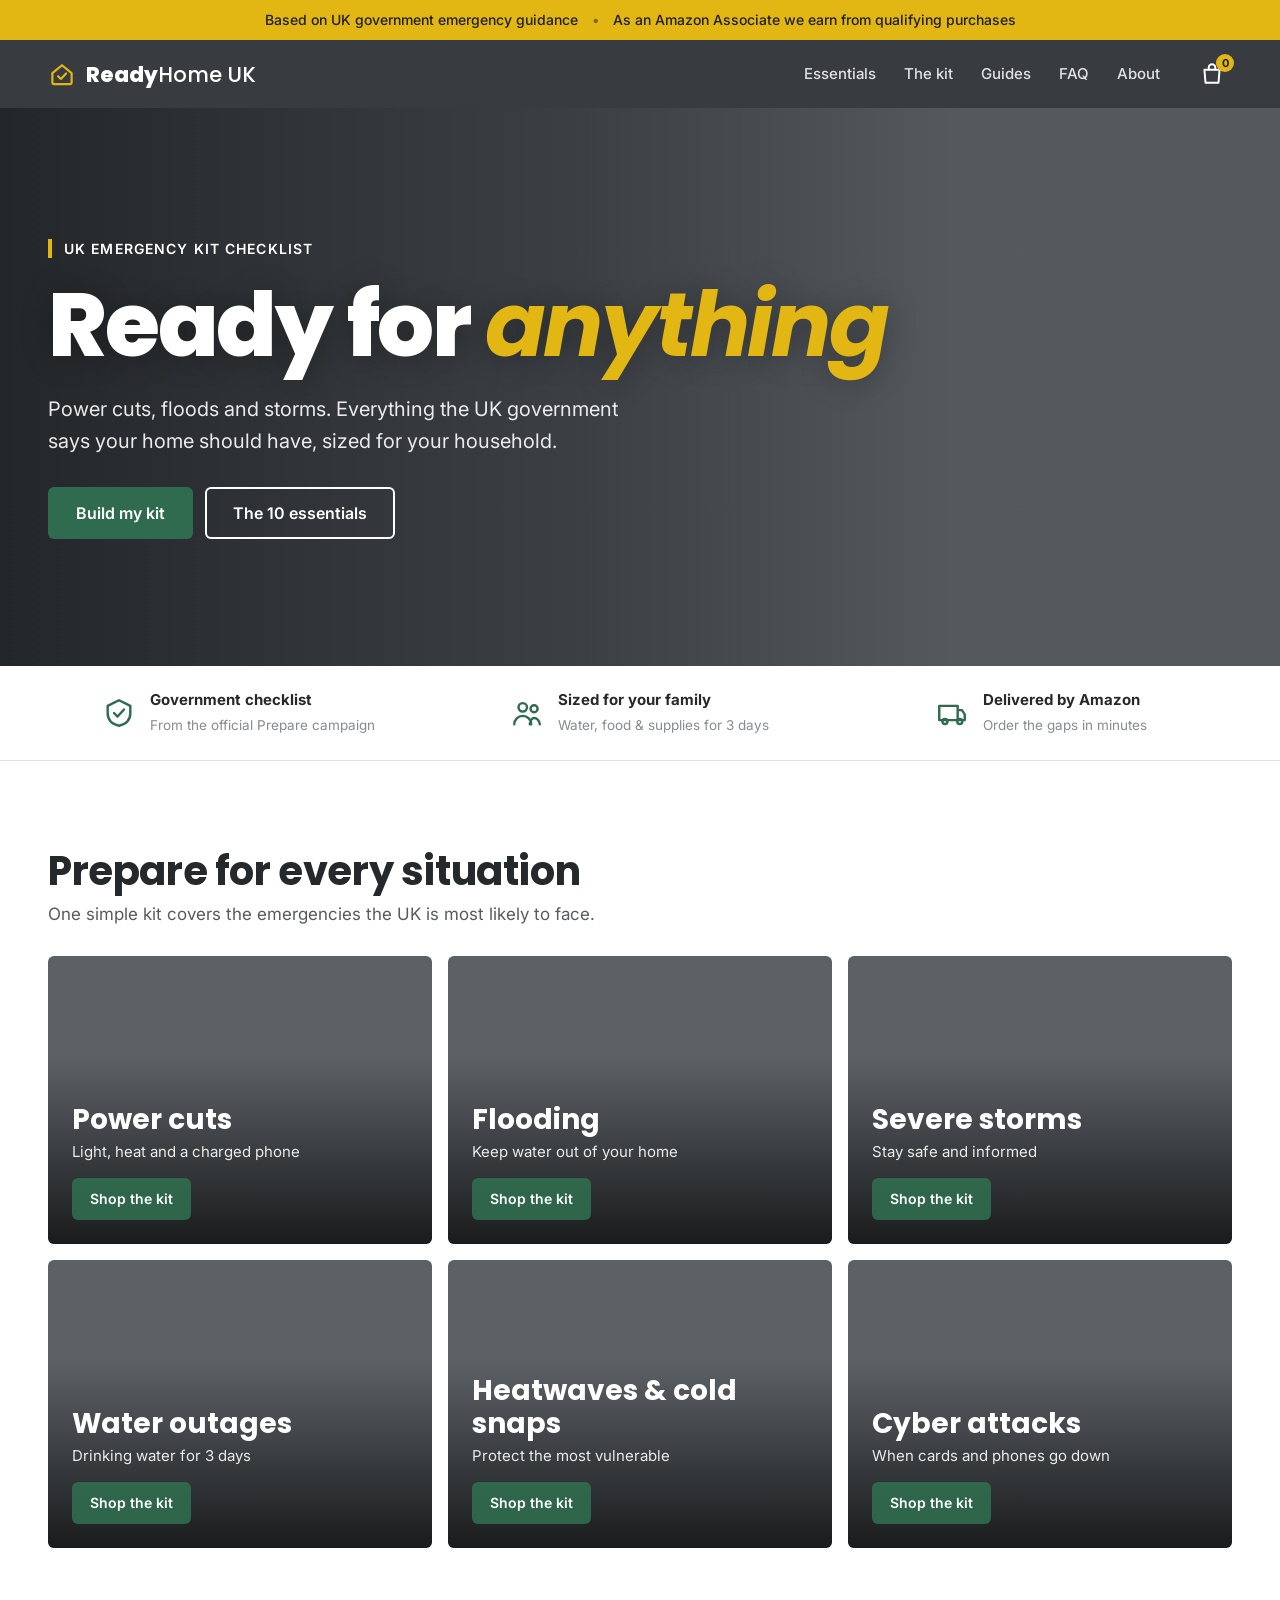
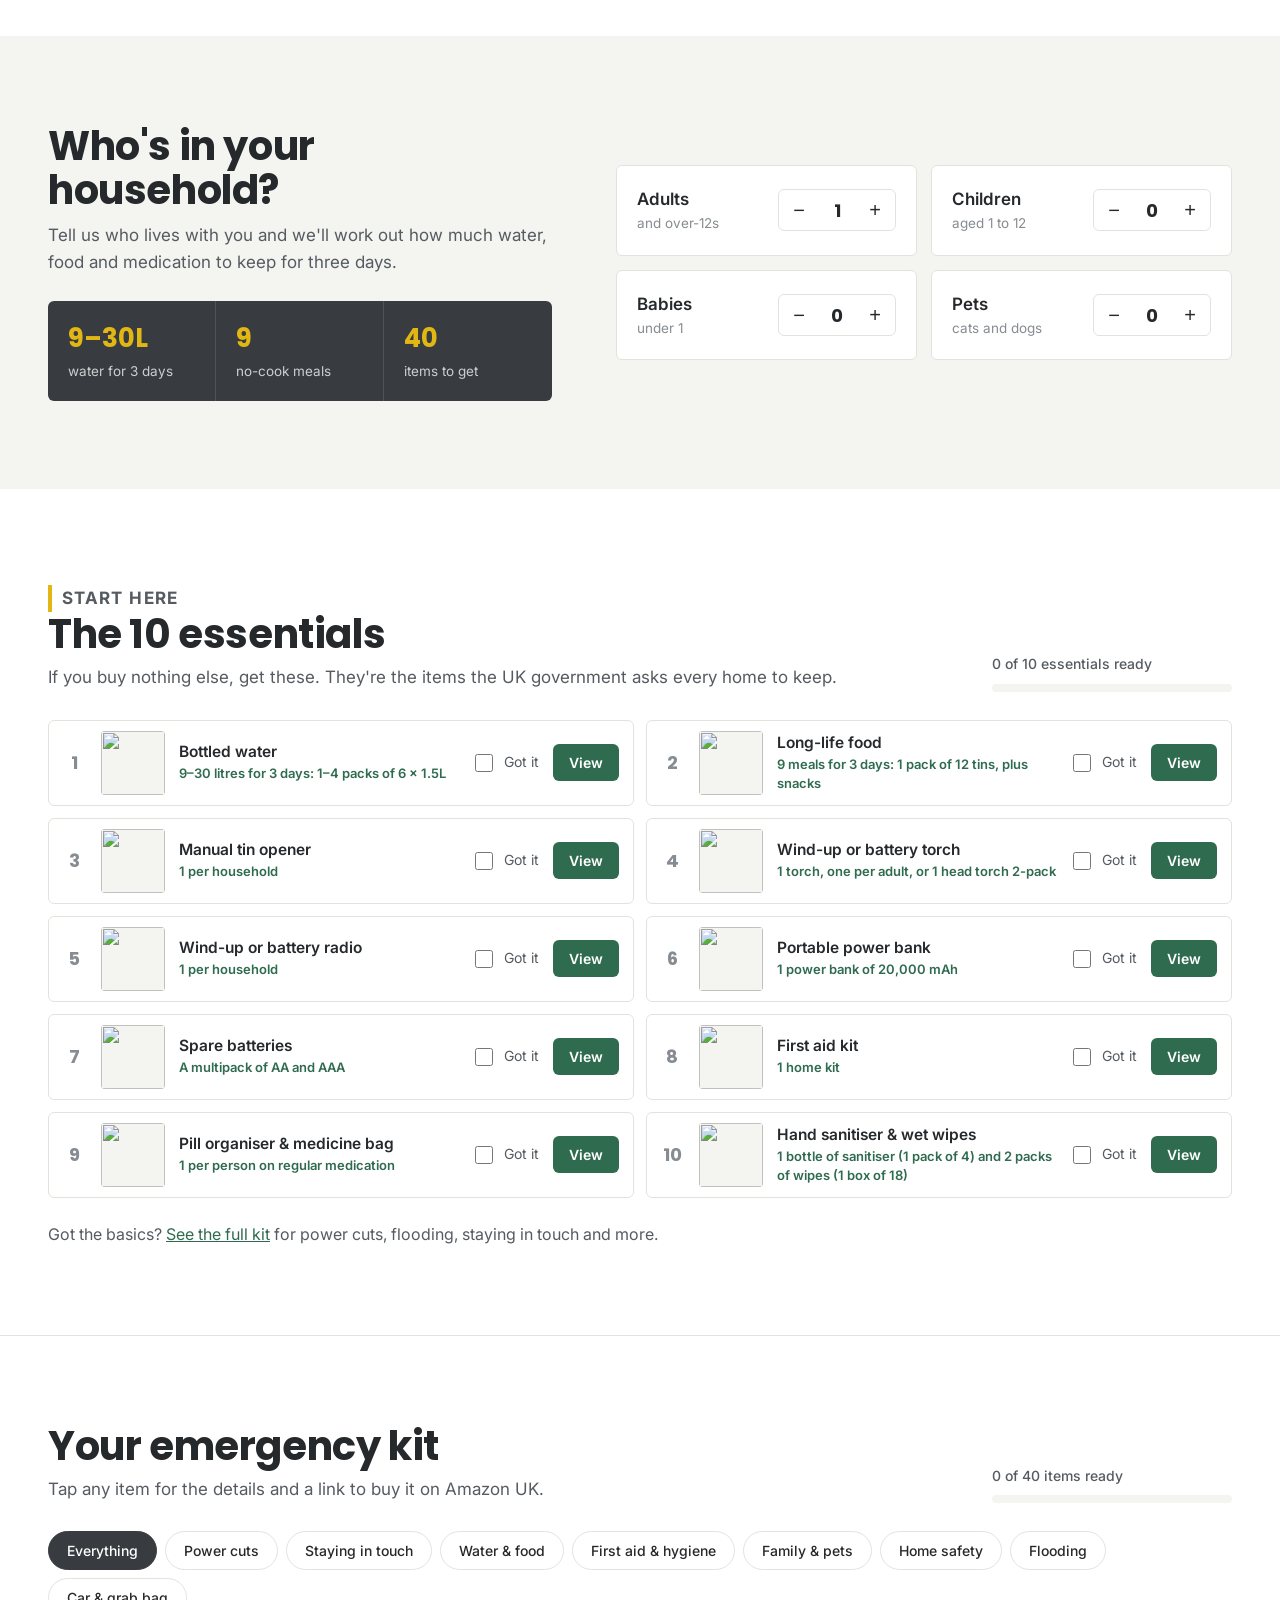
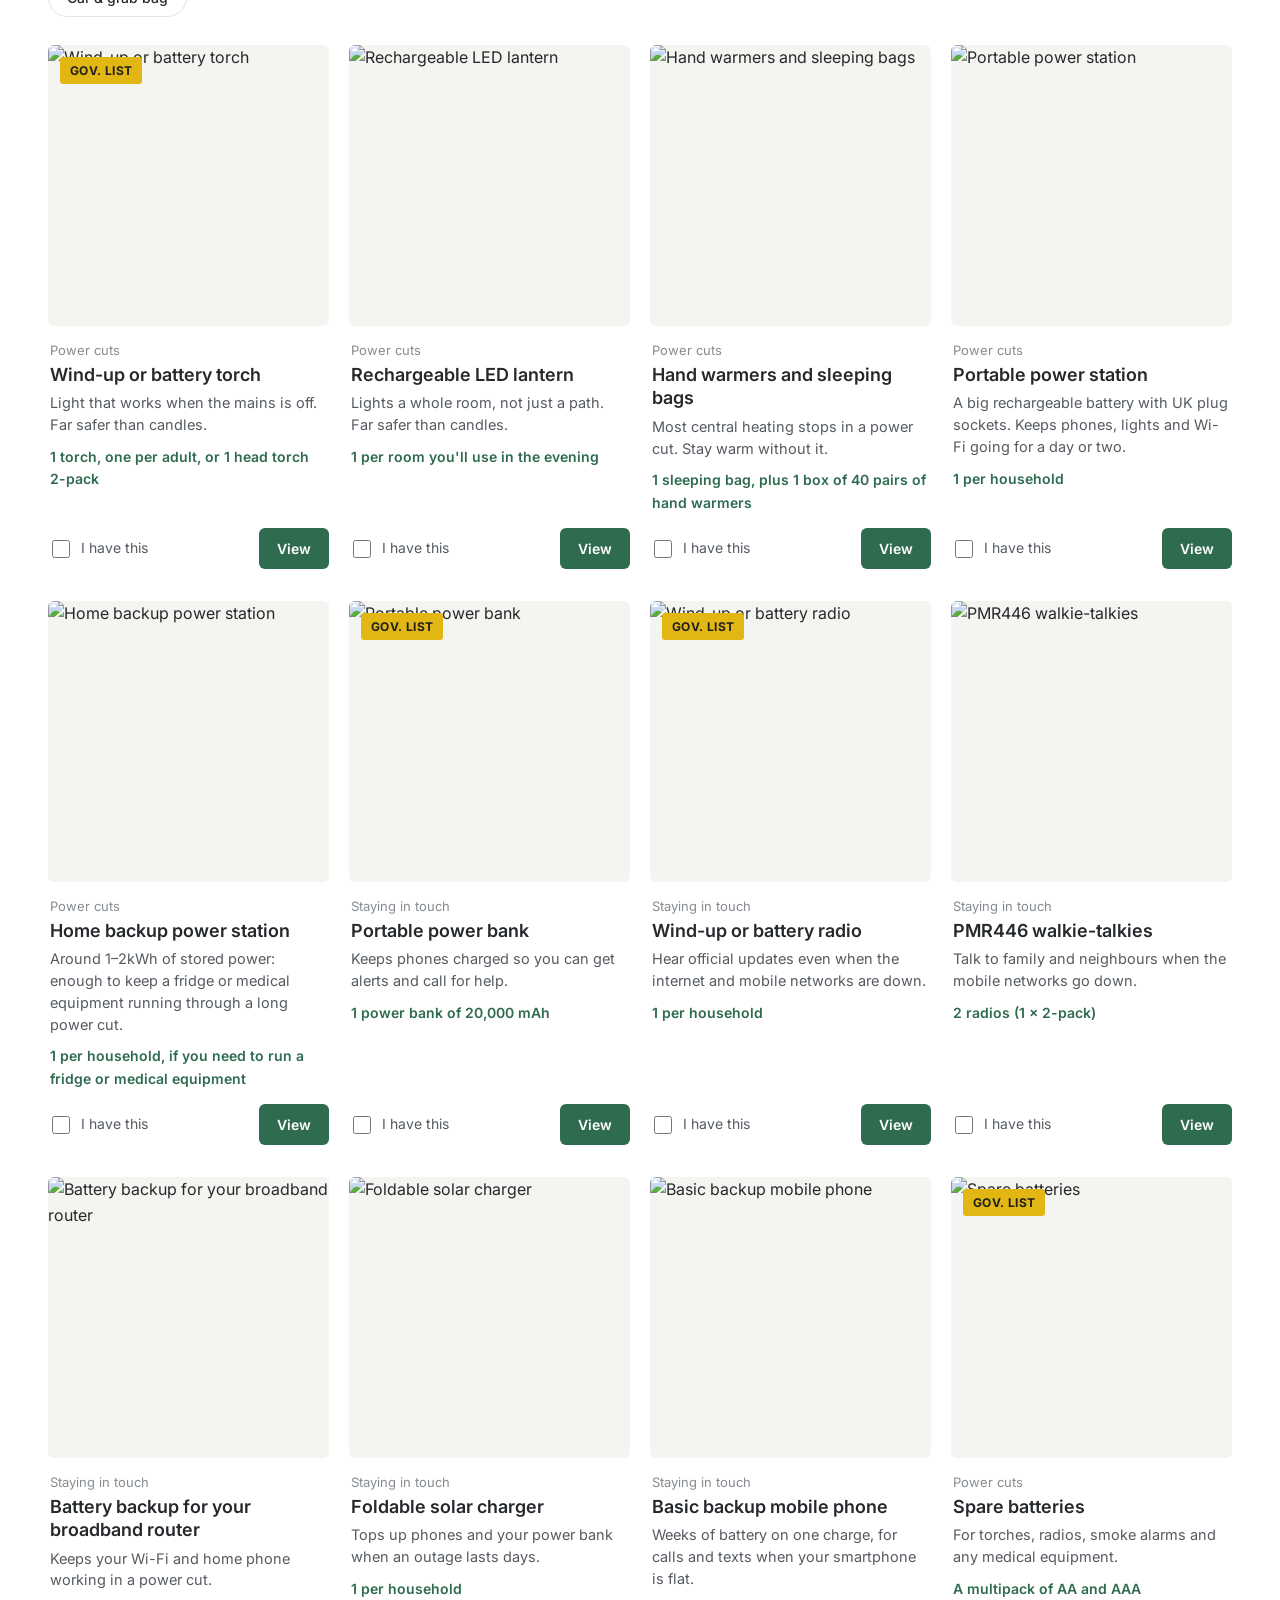
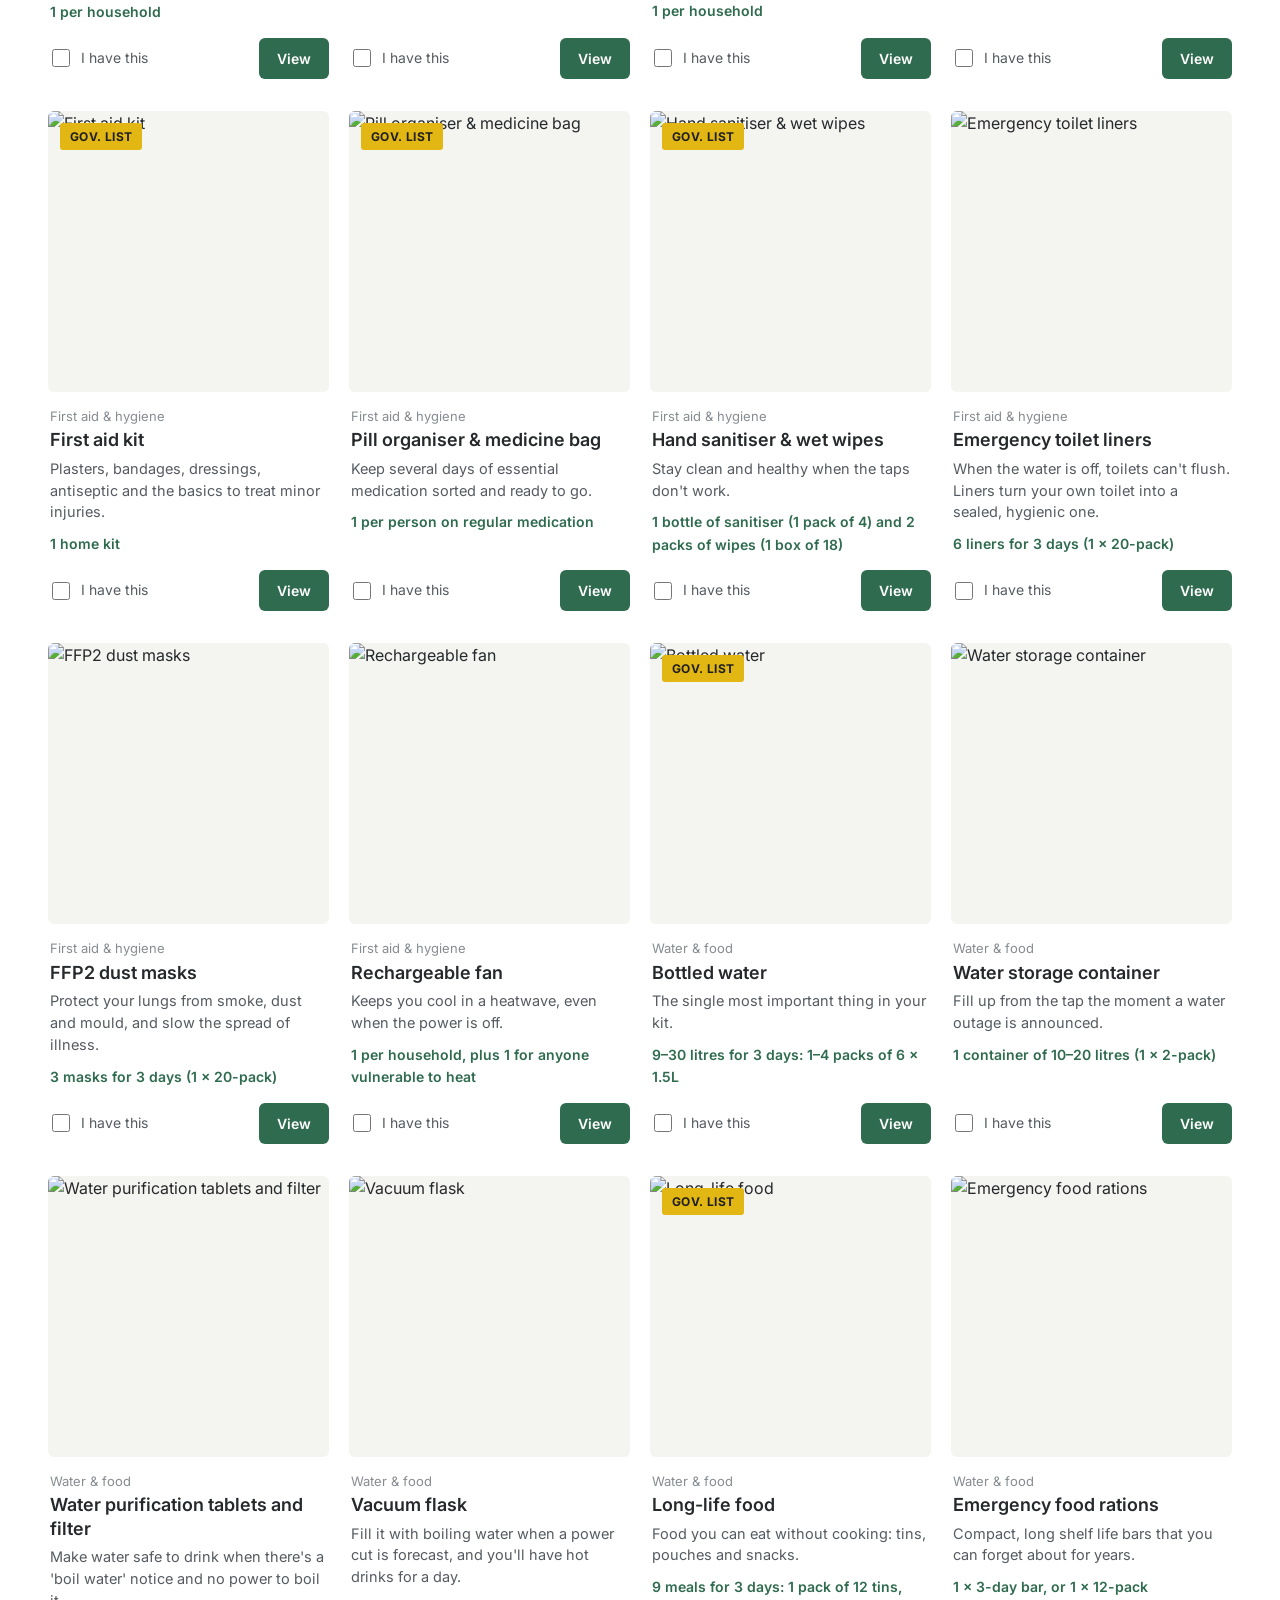
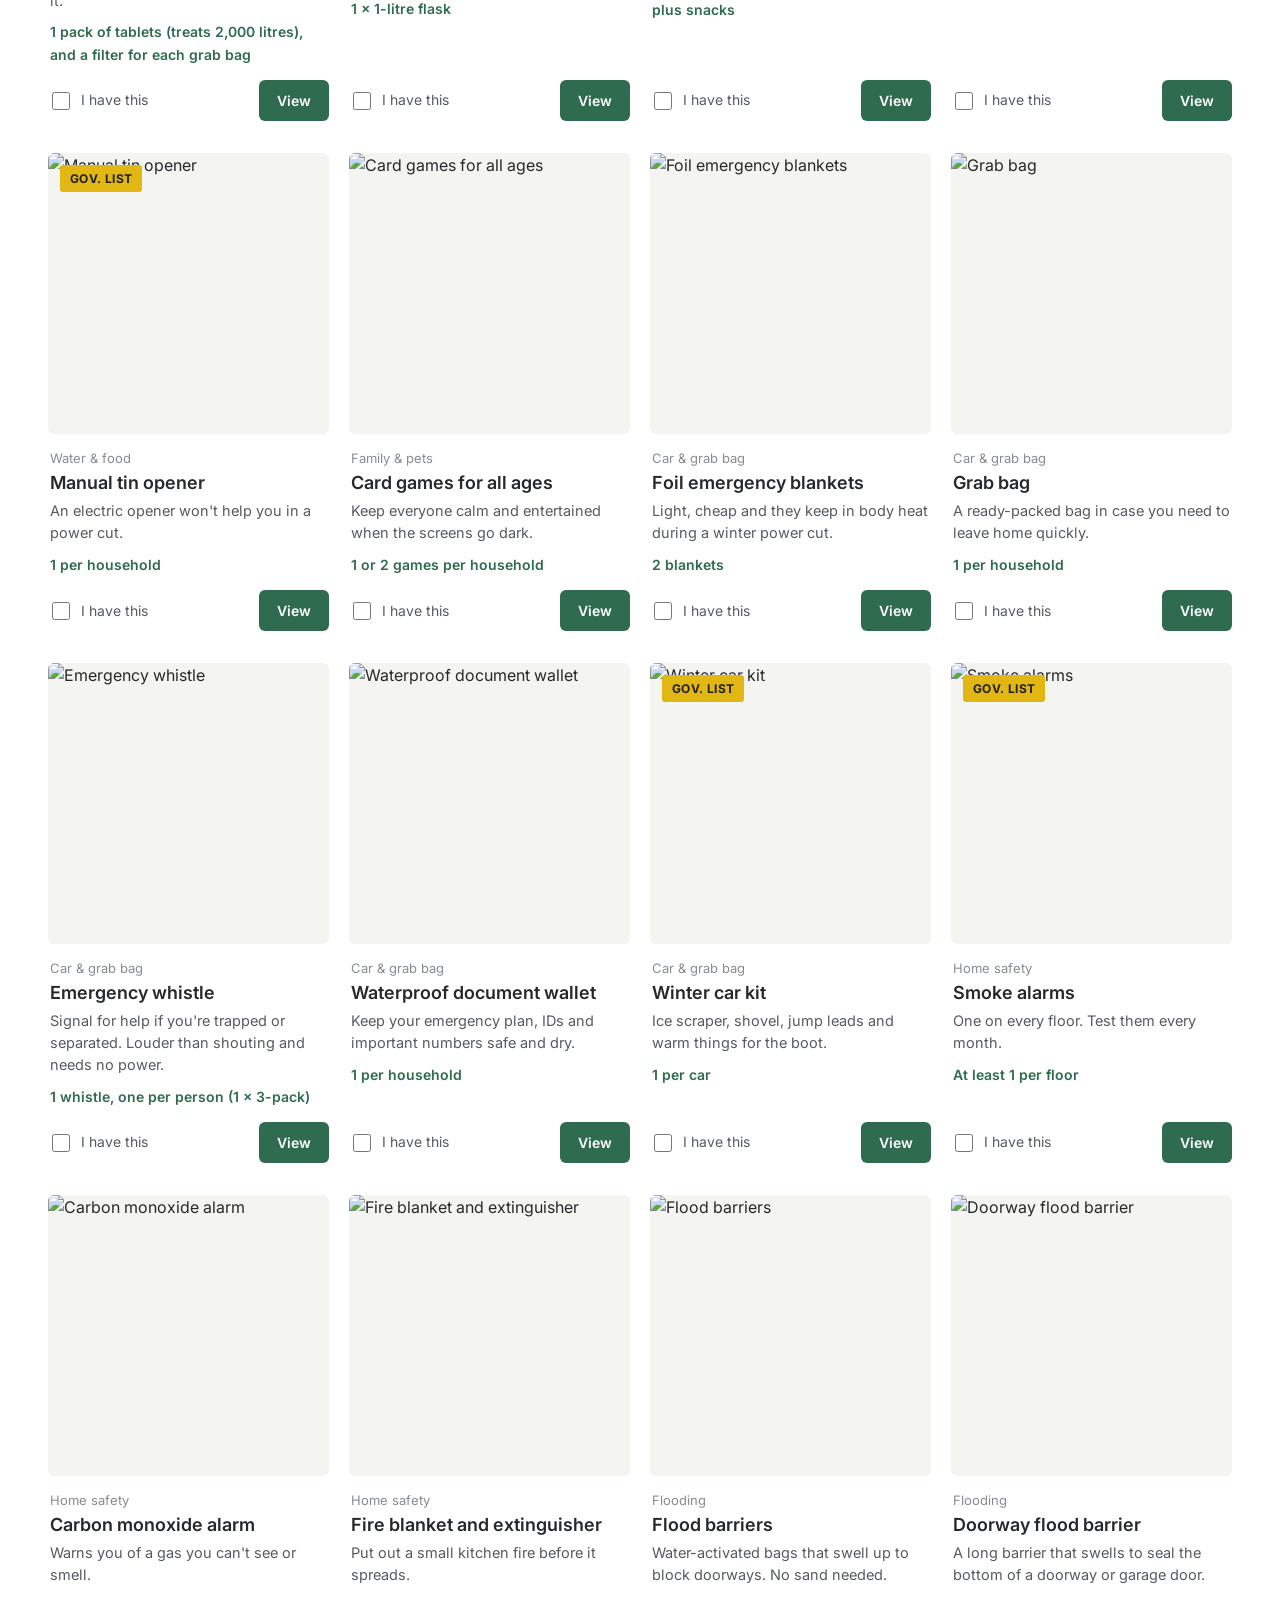
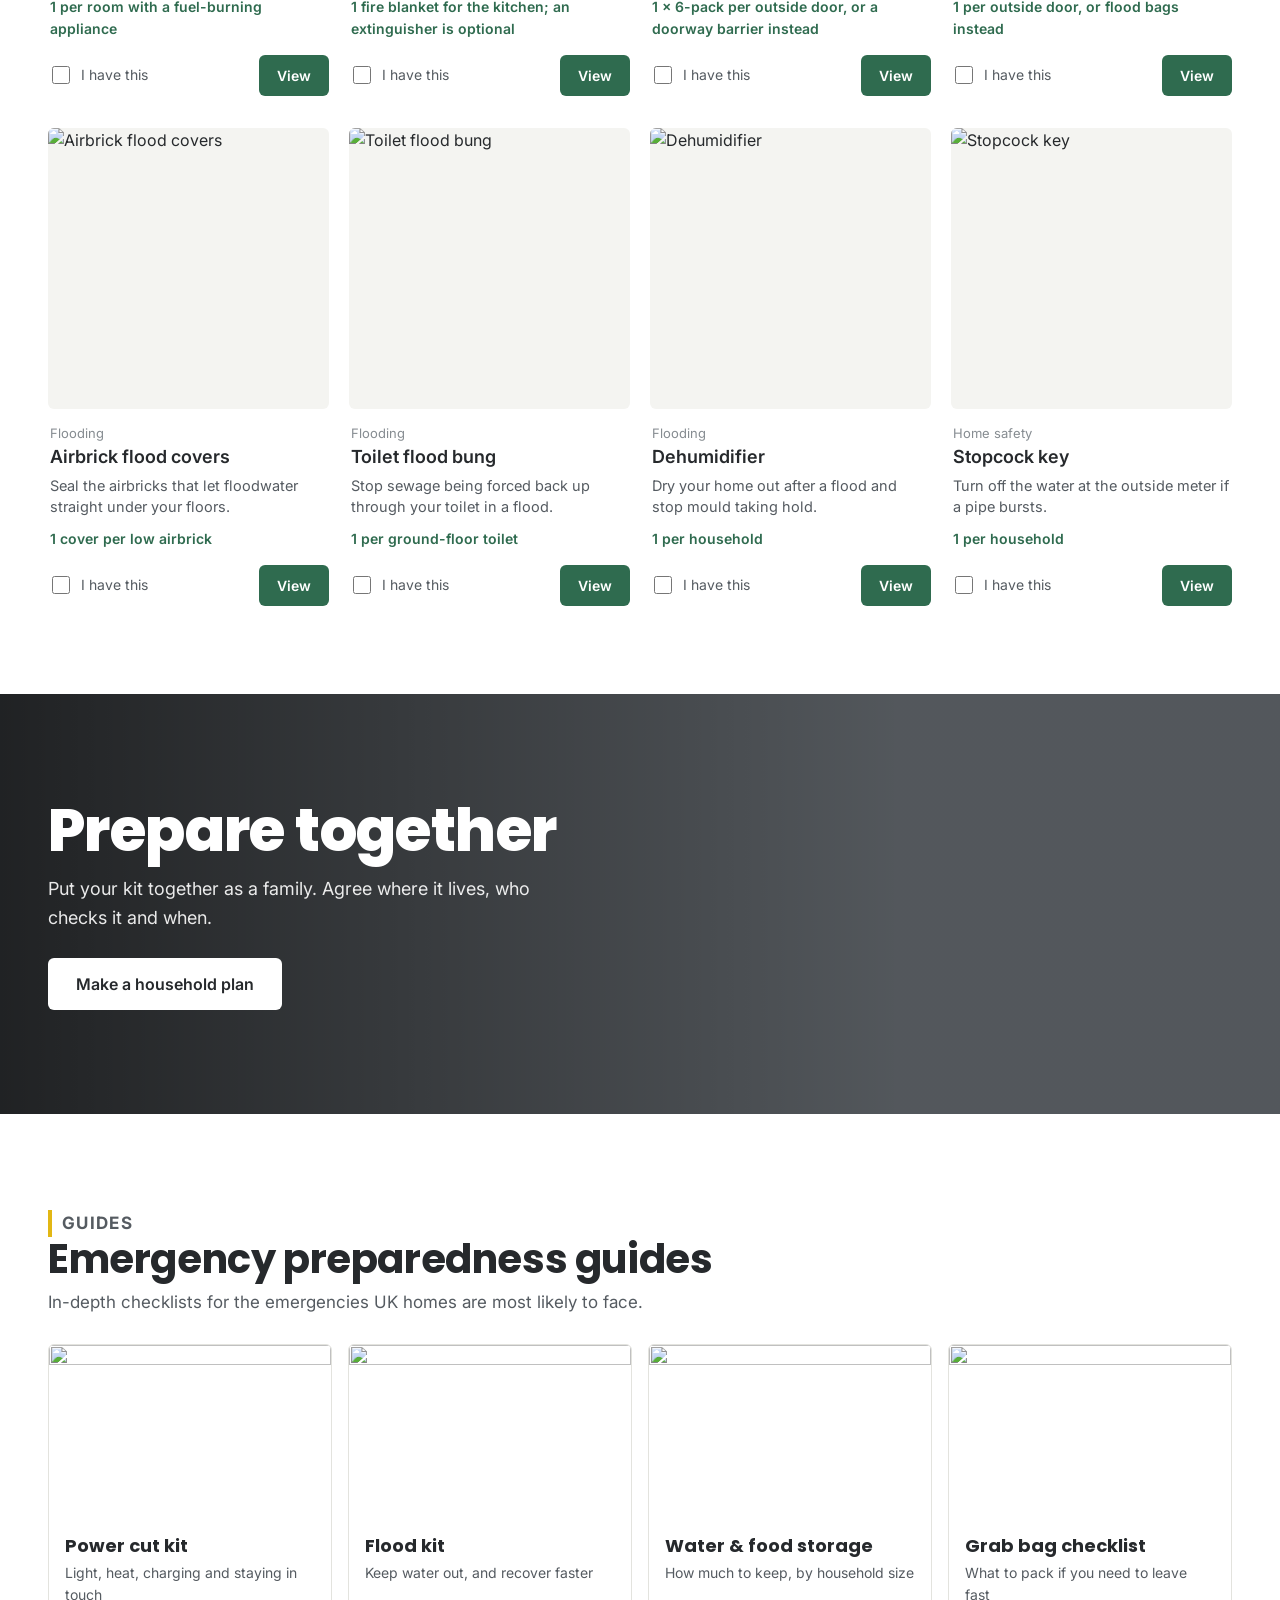
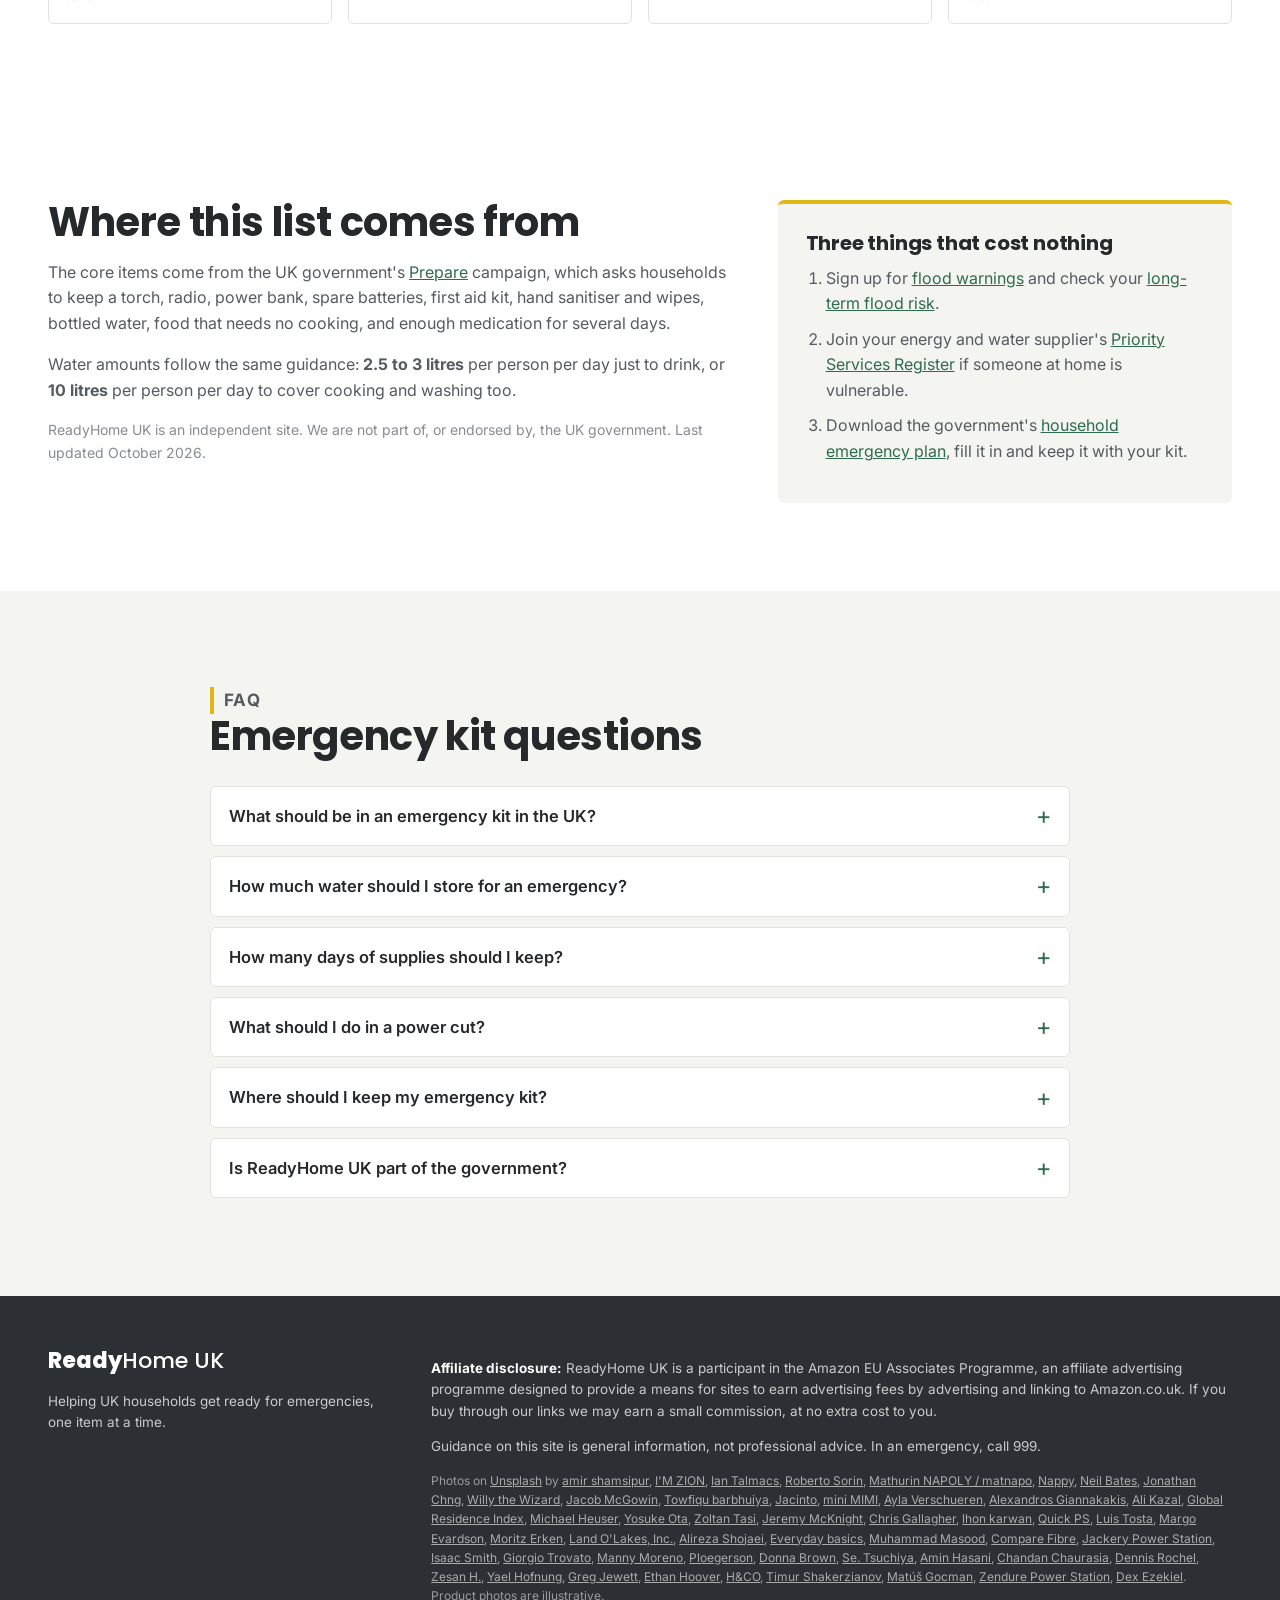
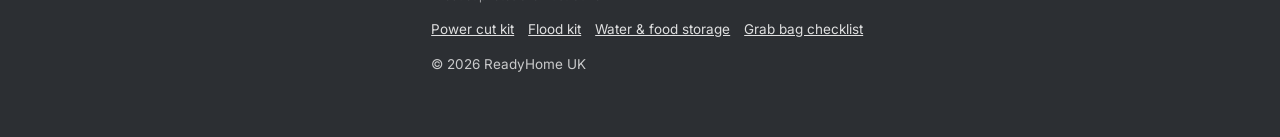
==== commit 13730dd6: "Add pet carriers; wrap category filter buttons so none are cut off Co-Authored-By: Claude Opus 5.5 <" ====
--- a/index.html
+++ b/index.html
@@ -1200,7 +1200,7 @@
           Amazon.co.uk. If you buy through our links we may earn a small commission, at no extra cost to you.
         </p>
         <p>Guidance on this site is general information, not professional advice. In an emergency, call 999.</p>
-        <p class="credits" id="credits"><!--pre:credits-->Photos on <a href='https://unsplash.com' target='_blank' rel='noopener'>Unsplash</a> by <a href="https://unsplash.com/@amir_shamsipur" target="_blank" rel="noopener">amir shamsipur</a>, <a href="https://unsplash.com/@ziontech" target="_blank" rel="noopener">I'M ZION</a>, <a href="https://unsplash.com/@iantalmacs" target="_blank" rel="noopener">Ian Talmacs</a>, <a href="https://unsplash.com/@roberto_sorin" target="_blank" rel="noopener">Roberto Sorin</a>, <a href="https://unsplash.com/@matnapo" target="_blank" rel="noopener">Mathurin NAPOLY / matnapo</a>, <a href="https://unsplash.com/@nappystudio" target="_blank" rel="noopener">Nappy</a>, <a href="https://unsplash.com/@ngbates" target="_blank" rel="noopener">Neil Bates</a>, <a href="https://unsplash.com/@jon_chng" target="_blank" rel="noopener">Jonathan Chng</a>, <a href="https://unsplash.com/@willythewizard" target="_blank" rel="noopener">Willy the Wizard</a>, <a href="https://unsplash.com/@bamaham93" target="_blank" rel="noopener">Jacob McGowin</a>, <a href="https://unsplash.com/@towfiqu999999" target="_blank" rel="noopener">Towfiqu barbhuiya</a>, <a href="https://unsplash.com/@longlivehaas" target="_blank" rel="noopener">Jacinto</a>, <a href="https://unsplash.com/@minimimi" target="_blank" rel="noopener">mini MIMI</a>, <a href="https://unsplash.com/@moob" target="_blank" rel="noopener">Ayla Verschueren</a>, <a href="https://unsplash.com/@alegi__" target="_blank" rel="noopener">Alexandros Giannakakis</a>, <a href="https://unsplash.com/@lureofadventure" target="_blank" rel="noopener">Ali Kazal</a>, <a href="https://unsplash.com/@globalresidenceindex" target="_blank" rel="noopener">Global Residence Index</a>, <a href="https://unsplash.com/@gum_meee" target="_blank" rel="noopener">Michael Heuser</a>, <a href="https://unsplash.com/@yosuke_ota" target="_blank" rel="noopener">Yosuke Ota</a>, <a href="https://unsplash.com/@zoltantasi" target="_blank" rel="noopener">Zoltan Tasi</a>, <a href="https://unsplash.com/@jeremymcknight" target="_blank" rel="noopener">Jeremy McKnight</a>, <a href="https://unsplash.com/@chriswebdog" target="_blank" rel="noopener">Chris Gallagher</a>, <a href="https://unsplash.com/@lhonkarwanhamasalih" target="_blank" rel="noopener">lhon karwan</a>, <a href="https://unsplash.com/@quickps" target="_blank" rel="noopener">Quick PS</a>, <a href="https://unsplash.com/@luis_tosta" target="_blank" rel="noopener">Luis Tosta</a>, <a href="https://unsplash.com/@stadinstudio" target="_blank" rel="noopener">Margo Evardson</a>, <a href="https://unsplash.com/@moritzerken" target="_blank" rel="noopener">Moritz Erken</a>, <a href="https://unsplash.com/@landolakesinc" target="_blank" rel="noopener">Land O'Lakes, Inc.</a>, <a href="https://unsplash.com/@alirezashojaei" target="_blank" rel="noopener">Alireza Shojaei</a>, <a href="https://unsplash.com/@zanardi" target="_blank" rel="noopener">Everyday basics</a>, <a href="https://unsplash.com/@muhammadbinmasood" target="_blank" rel="noopener">Muhammad Masood</a>, <a href="https://unsplash.com/@comparefibre" target="_blank" rel="noopener">Compare Fibre</a>, <a href="https://unsplash.com/@jackery_official" target="_blank" rel="noopener">Jackery Power Station</a>, <a href="https://unsplash.com/@isaacmsmith" target="_blank" rel="noopener">Isaac Smith</a>, <a href="https://unsplash.com/@giorgiotrovato" target="_blank" rel="noopener">Giorgio Trovato</a>, <a href="https://unsplash.com/@mannydream" target="_blank" rel="noopener">Manny Moreno</a>, <a href="https://unsplash.com/@boombasti" target="_blank" rel="noopener">Ploegerson</a>, <a href="https://unsplash.com/@ellekay16" target="_blank" rel="noopener">Donna Brown</a>, <a href="https://unsplash.com/@s_tsuchiya" target="_blank" rel="noopener">Se. Tsuchiya</a>, <a href="https://unsplash.com/@aminhasani" target="_blank" rel="noopener">Amin Hasani</a>, <a href="https://unsplash.com/@chaurasia" target="_blank" rel="noopener">Chandan Chaurasia</a>, <a href="https://unsplash.com/@dennisrochel" target="_blank" rel="noopener">Dennis Rochel</a>, <a href="https://unsplash.com/@arianzesan" target="_blank" rel="noopener">Zesan H.</a>, <a href="https://unsplash.com/@yayosh" target="_blank" rel="noopener">Yael Hofnung</a>, <a href="https://unsplash.com/@jewettg" target="_blank" rel="noopener">Greg Jewett</a>, <a href="https://unsplash.com/@ethanchoover" target="_blank" rel="noopener">Ethan Hoover</a>, <a href="https://unsplash.com/@hngstrm" target="_blank" rel="noopener">H&CO</a>, <a href="https://unsplash.com/@shaker_jpg" target="_blank" rel="noopener">Timur Shakerzianov</a>, <a href="https://unsplash.com/@matgocman" target="_blank" rel="noopener">Matúš Gocman</a>, <a href="https://unsplash.com/@zendure" target="_blank" rel="noopener">Zendure Power Station</a>. Product photos are illustrative.<!--/pre:credits--></p>
+        <p class="credits" id="credits"><!--pre:credits-->Photos on <a href='https://unsplash.com' target='_blank' rel='noopener'>Unsplash</a> by <a href="https://unsplash.com/@amir_shamsipur" target="_blank" rel="noopener">amir shamsipur</a>, <a href="https://unsplash.com/@ziontech" target="_blank" rel="noopener">I'M ZION</a>, <a href="https://unsplash.com/@iantalmacs" target="_blank" rel="noopener">Ian Talmacs</a>, <a href="https://unsplash.com/@roberto_sorin" target="_blank" rel="noopener">Roberto Sorin</a>, <a href="https://unsplash.com/@matnapo" target="_blank" rel="noopener">Mathurin NAPOLY / matnapo</a>, <a href="https://unsplash.com/@nappystudio" target="_blank" rel="noopener">Nappy</a>, <a href="https://unsplash.com/@ngbates" target="_blank" rel="noopener">Neil Bates</a>, <a href="https://unsplash.com/@jon_chng" target="_blank" rel="noopener">Jonathan Chng</a>, <a href="https://unsplash.com/@willythewizard" target="_blank" rel="noopener">Willy the Wizard</a>, <a href="https://unsplash.com/@bamaham93" target="_blank" rel="noopener">Jacob McGowin</a>, <a href="https://unsplash.com/@towfiqu999999" target="_blank" rel="noopener">Towfiqu barbhuiya</a>, <a href="https://unsplash.com/@longlivehaas" target="_blank" rel="noopener">Jacinto</a>, <a href="https://unsplash.com/@minimimi" target="_blank" rel="noopener">mini MIMI</a>, <a href="https://unsplash.com/@moob" target="_blank" rel="noopener">Ayla Verschueren</a>, <a href="https://unsplash.com/@alegi__" target="_blank" rel="noopener">Alexandros Giannakakis</a>, <a href="https://unsplash.com/@lureofadventure" target="_blank" rel="noopener">Ali Kazal</a>, <a href="https://unsplash.com/@globalresidenceindex" target="_blank" rel="noopener">Global Residence Index</a>, <a href="https://unsplash.com/@gum_meee" target="_blank" rel="noopener">Michael Heuser</a>, <a href="https://unsplash.com/@yosuke_ota" target="_blank" rel="noopener">Yosuke Ota</a>, <a href="https://unsplash.com/@zoltantasi" target="_blank" rel="noopener">Zoltan Tasi</a>, <a href="https://unsplash.com/@jeremymcknight" target="_blank" rel="noopener">Jeremy McKnight</a>, <a href="https://unsplash.com/@chriswebdog" target="_blank" rel="noopener">Chris Gallagher</a>, <a href="https://unsplash.com/@lhonkarwanhamasalih" target="_blank" rel="noopener">lhon karwan</a>, <a href="https://unsplash.com/@quickps" target="_blank" rel="noopener">Quick PS</a>, <a href="https://unsplash.com/@luis_tosta" target="_blank" rel="noopener">Luis Tosta</a>, <a href="https://unsplash.com/@stadinstudio" target="_blank" rel="noopener">Margo Evardson</a>, <a href="https://unsplash.com/@moritzerken" target="_blank" rel="noopener">Moritz Erken</a>, <a href="https://unsplash.com/@landolakesinc" target="_blank" rel="noopener">Land O'Lakes, Inc.</a>, <a href="https://unsplash.com/@alirezashojaei" target="_blank" rel="noopener">Alireza Shojaei</a>, <a href="https://unsplash.com/@zanardi" target="_blank" rel="noopener">Everyday basics</a>, <a href="https://unsplash.com/@muhammadbinmasood" target="_blank" rel="noopener">Muhammad Masood</a>, <a href="https://unsplash.com/@comparefibre" target="_blank" rel="noopener">Compare Fibre</a>, <a href="https://unsplash.com/@jackery_official" target="_blank" rel="noopener">Jackery Power Station</a>, <a href="https://unsplash.com/@isaacmsmith" target="_blank" rel="noopener">Isaac Smith</a>, <a href="https://unsplash.com/@giorgiotrovato" target="_blank" rel="noopener">Giorgio Trovato</a>, <a href="https://unsplash.com/@mannydream" target="_blank" rel="noopener">Manny Moreno</a>, <a href="https://unsplash.com/@boombasti" target="_blank" rel="noopener">Ploegerson</a>, <a href="https://unsplash.com/@ellekay16" target="_blank" rel="noopener">Donna Brown</a>, <a href="https://unsplash.com/@s_tsuchiya" target="_blank" rel="noopener">Se. Tsuchiya</a>, <a href="https://unsplash.com/@aminhasani" target="_blank" rel="noopener">Amin Hasani</a>, <a href="https://unsplash.com/@chaurasia" target="_blank" rel="noopener">Chandan Chaurasia</a>, <a href="https://unsplash.com/@dennisrochel" target="_blank" rel="noopener">Dennis Rochel</a>, <a href="https://unsplash.com/@arianzesan" target="_blank" rel="noopener">Zesan H.</a>, <a href="https://unsplash.com/@yayosh" target="_blank" rel="noopener">Yael Hofnung</a>, <a href="https://unsplash.com/@jewettg" target="_blank" rel="noopener">Greg Jewett</a>, <a href="https://unsplash.com/@ethanchoover" target="_blank" rel="noopener">Ethan Hoover</a>, <a href="https://unsplash.com/@hngstrm" target="_blank" rel="noopener">H&CO</a>, <a href="https://unsplash.com/@shaker_jpg" target="_blank" rel="noopener">Timur Shakerzianov</a>, <a href="https://unsplash.com/@matgocman" target="_blank" rel="noopener">Matúš Gocman</a>, <a href="https://unsplash.com/@zendure" target="_blank" rel="noopener">Zendure Power Station</a>, <a href="https://unsplash.com/@dexezekiel" target="_blank" rel="noopener">Dex Ezekiel</a>. Product photos are illustrative.<!--/pre:credits--></p>
         <p class="footer-guides"><!--pre:footerguides--><a href="power-cut-kit/">Power cut kit</a><a href="flood-kit/">Flood kit</a><a href="emergency-water-and-food/">Water & food storage</a><a href="grab-bag-checklist/">Grab bag checklist</a><!--/pre:footerguides--></p>
         <p>© <span id="year"><!--pre:year-->2026<!--/pre:year--></span> ReadyHome UK</p>
       </div>
--- a/styles.css
+++ b/styles.css
@@ -168,7 +168,7 @@
 .progress { margin-top: 8px; height: 8px; border-radius: 4px; background: var(--tint); overflow: hidden; }
 .progress span { display: block; height: 100%; width: 0; background: var(--green); transition: width 0.5s; }
 
-.filters { display: flex; gap: 8px; margin-bottom: 28px; overflow-x: auto; scrollbar-width: none; padding-bottom: 2px; }
+.filters { display: flex; flex-wrap: wrap; gap: 8px; margin-bottom: 28px; }
 .chip {
   flex: none; border: 1px solid var(--line); background: #fff; color: var(--ink);
   padding: 10px 18px; border-radius: 999px; font: 500 14px Inter, sans-serif; cursor: pointer;
@@ -378,6 +378,8 @@
   .modal { max-height: 92vh; overflow-y: auto; }
 }
 @media (max-width: 640px) {
+  .filters { gap: 6px; }
+  .chip { padding: 8px 13px; font-size: 13.5px; }
   .guide-tiles, .related { grid-template-columns: 1fr; }
   .guide-item { grid-template-columns: 1fr; gap: 14px; }
   .guide-item img { aspect-ratio: 16 / 10; }
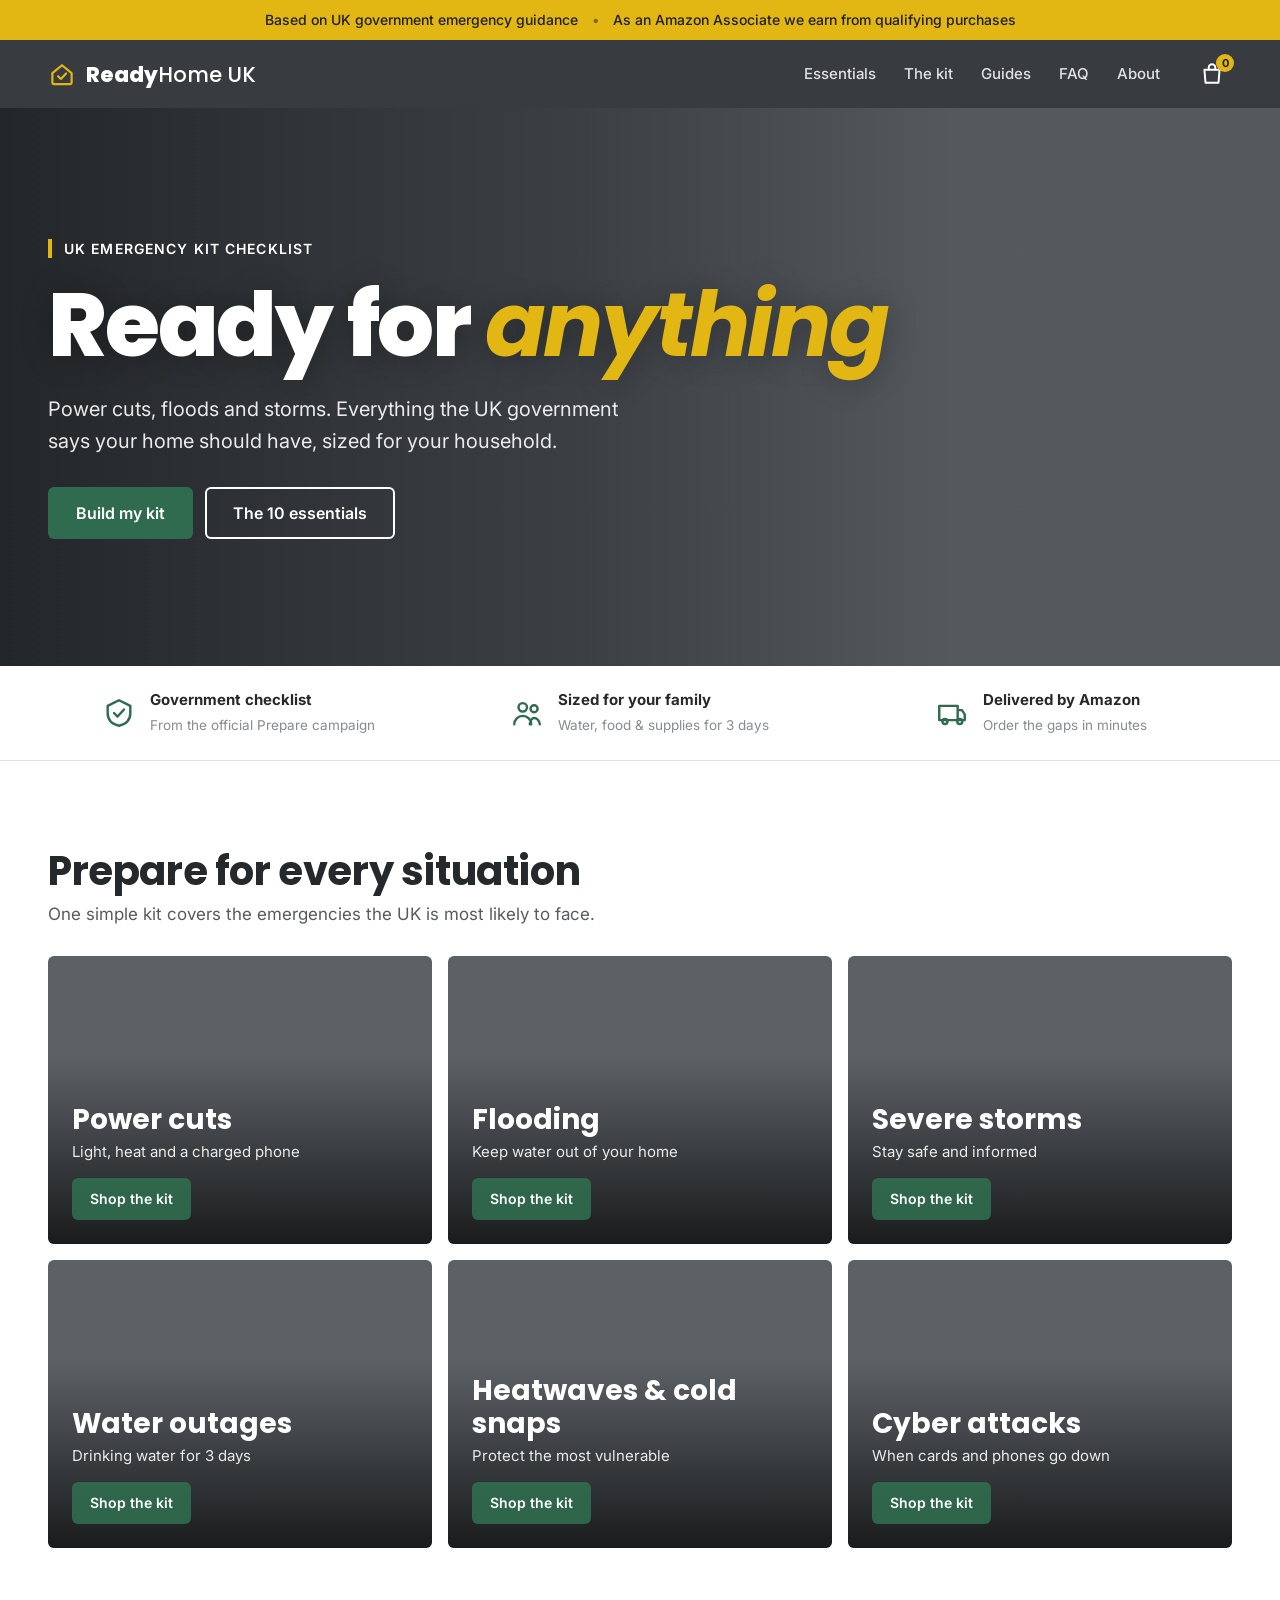
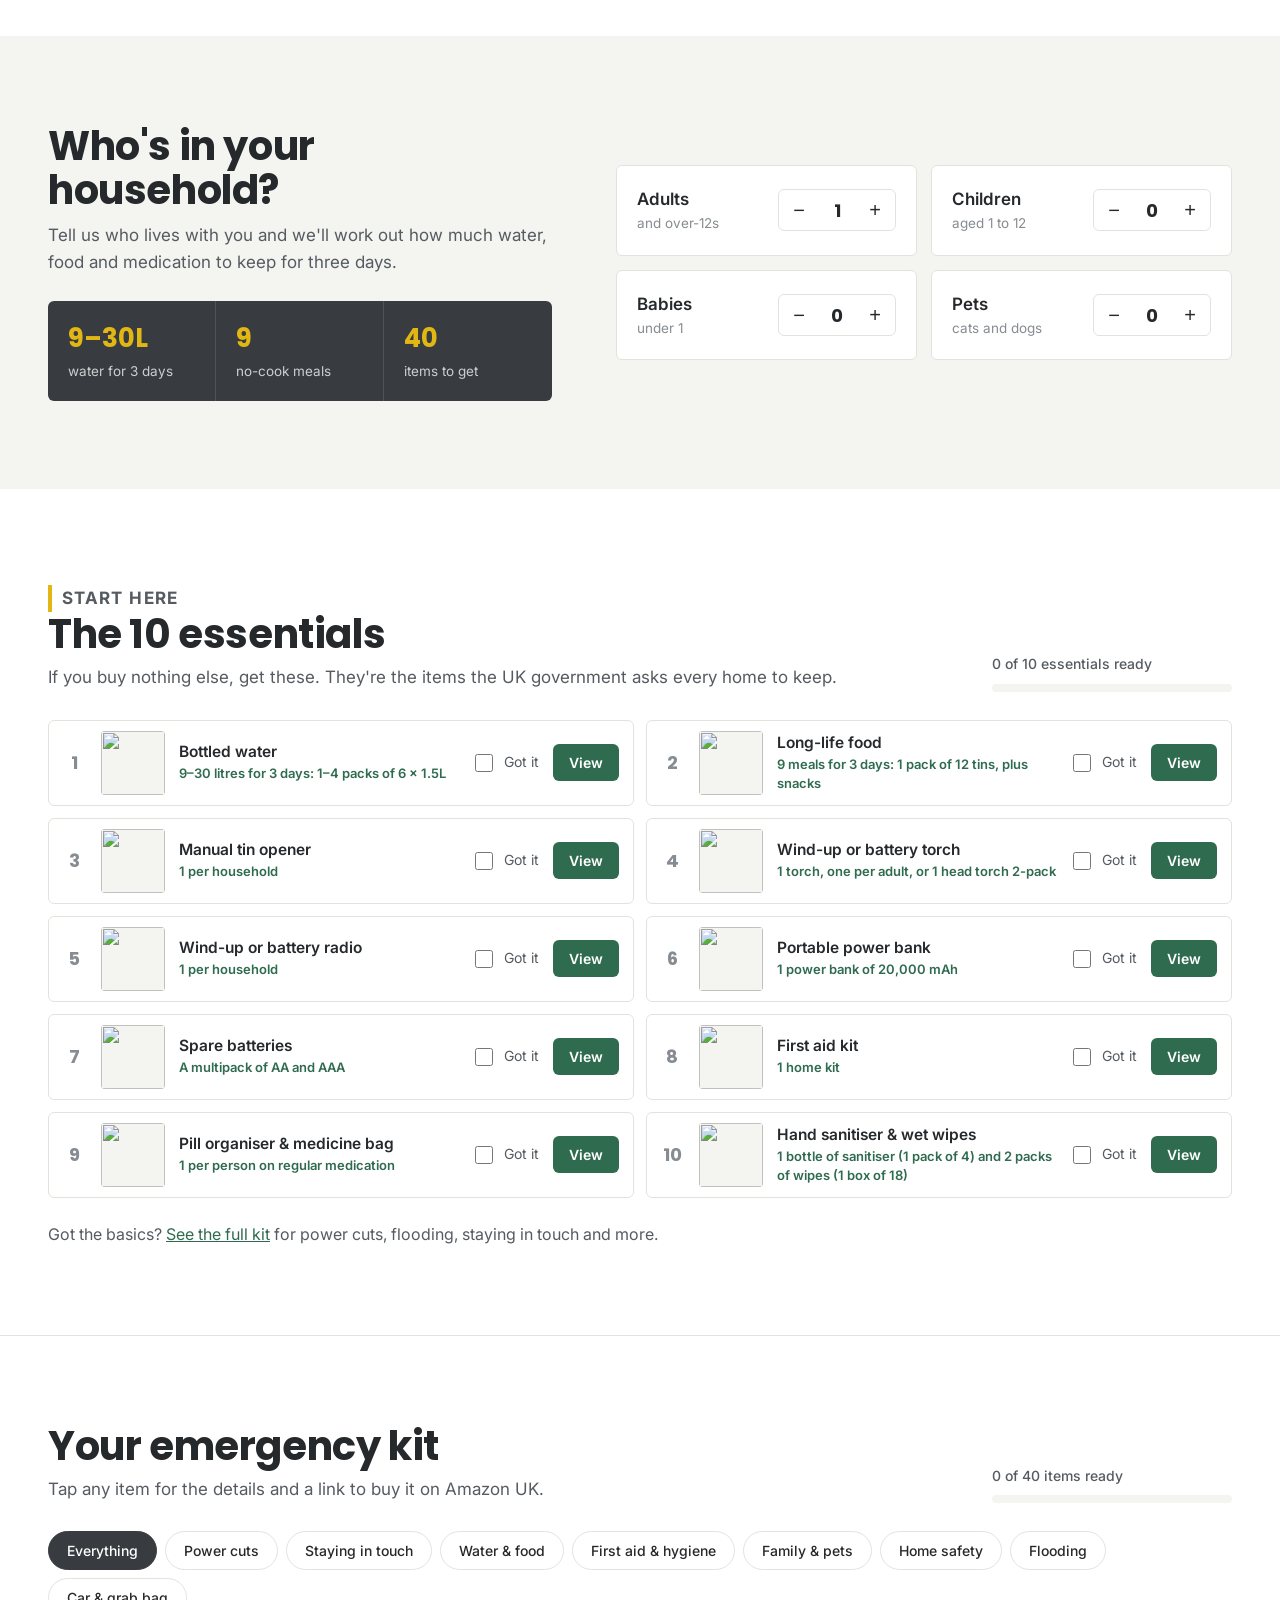
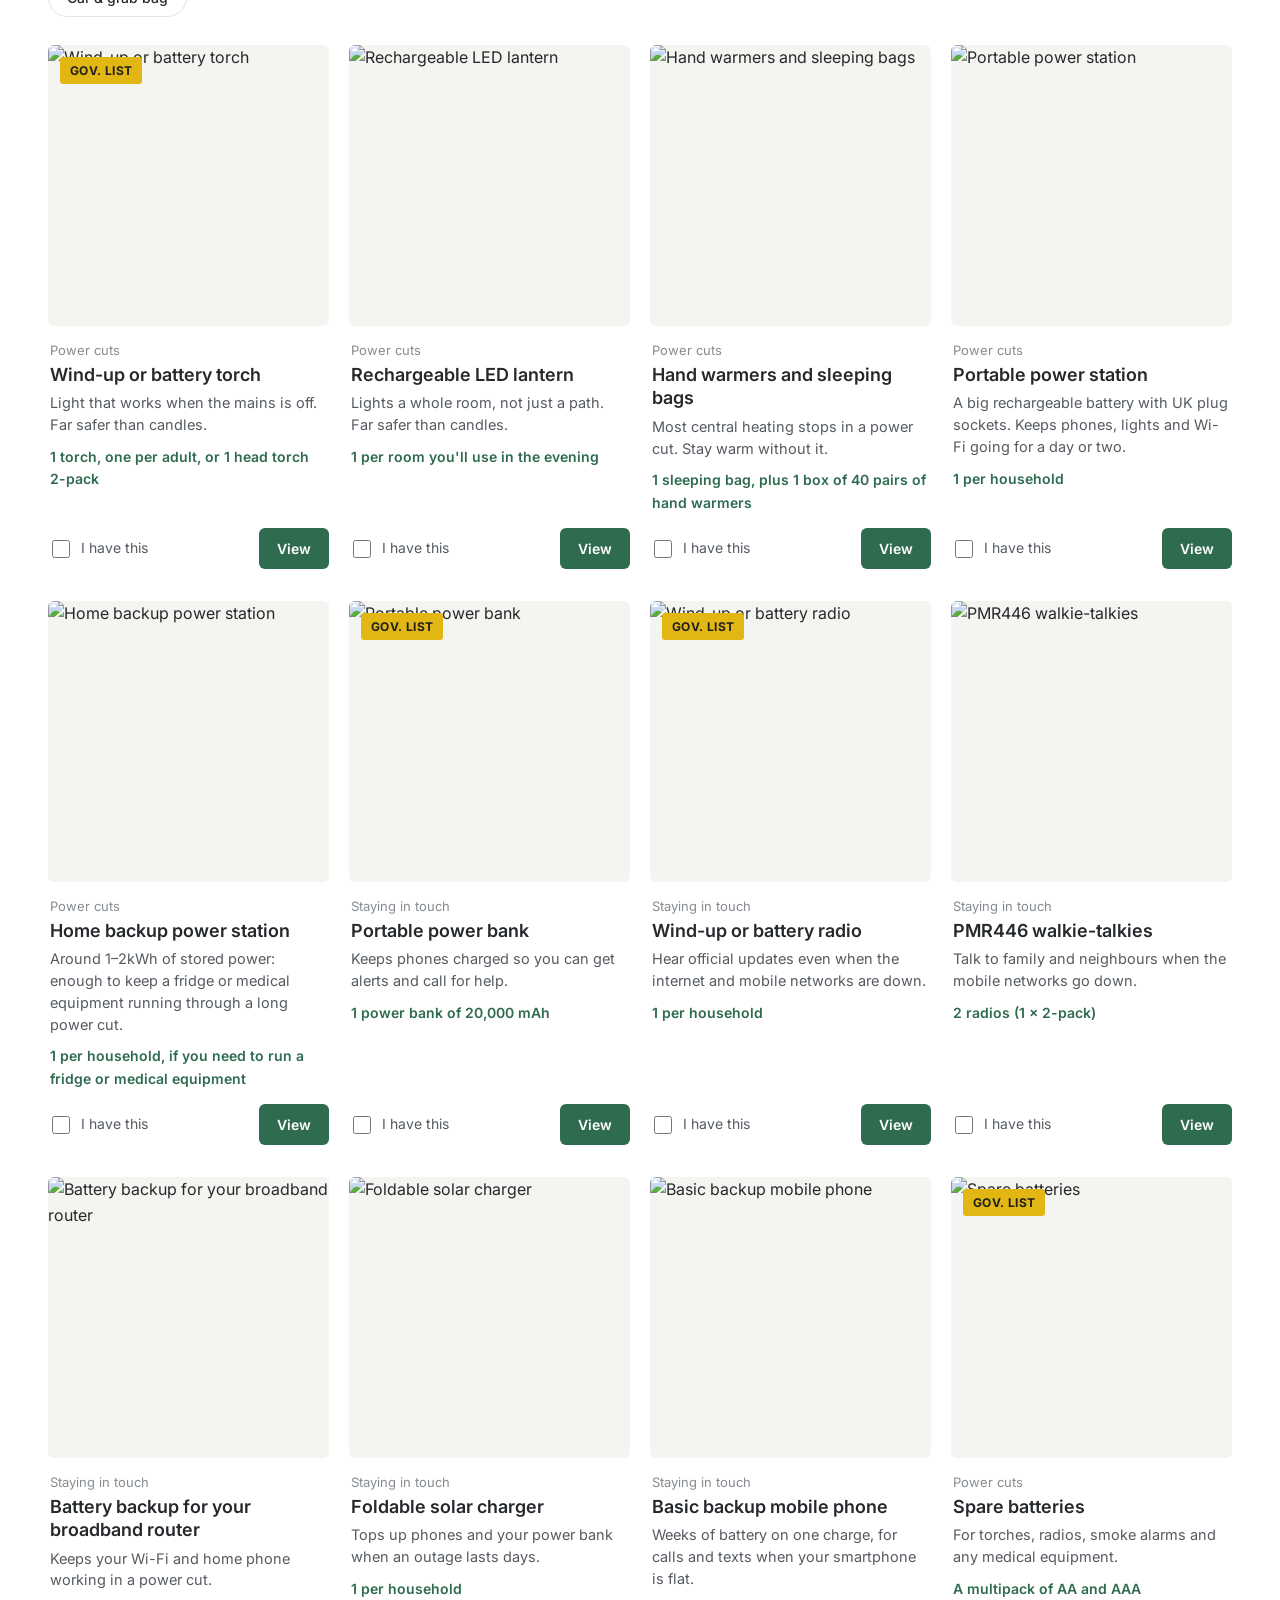
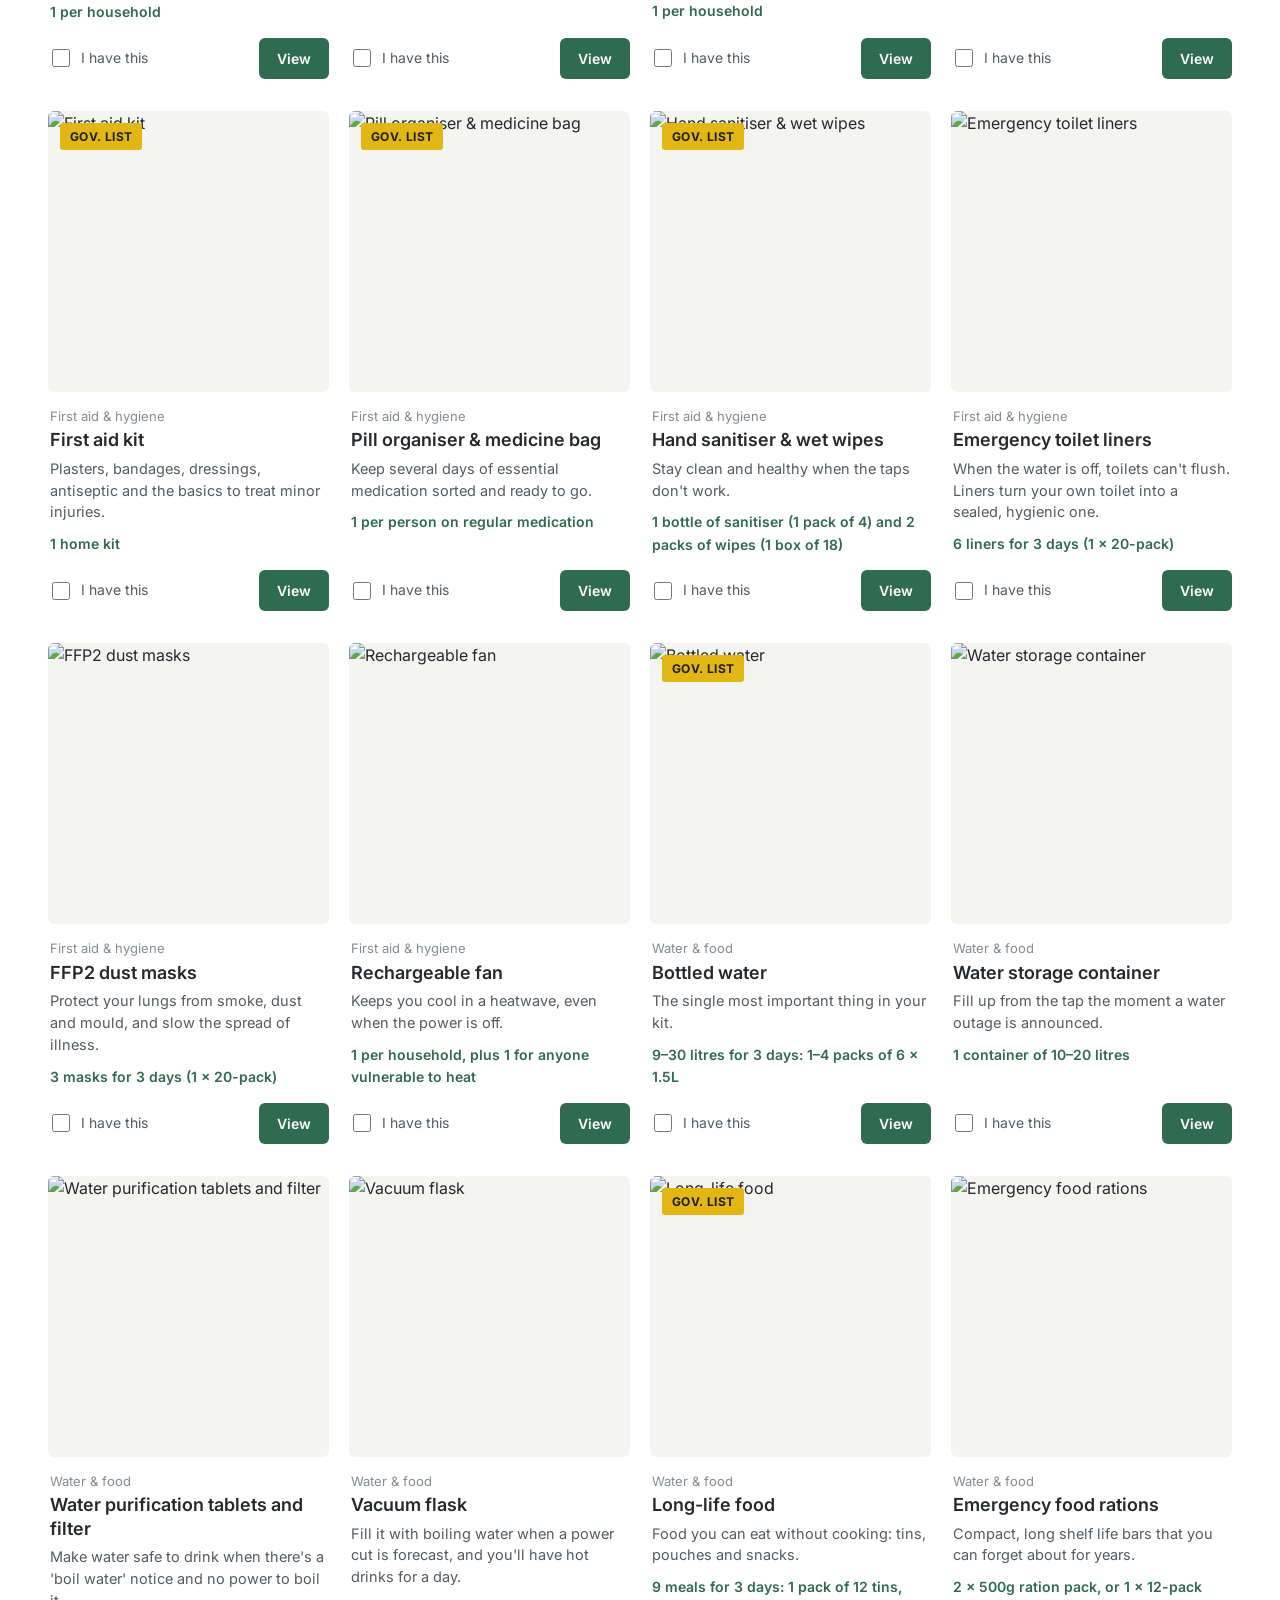
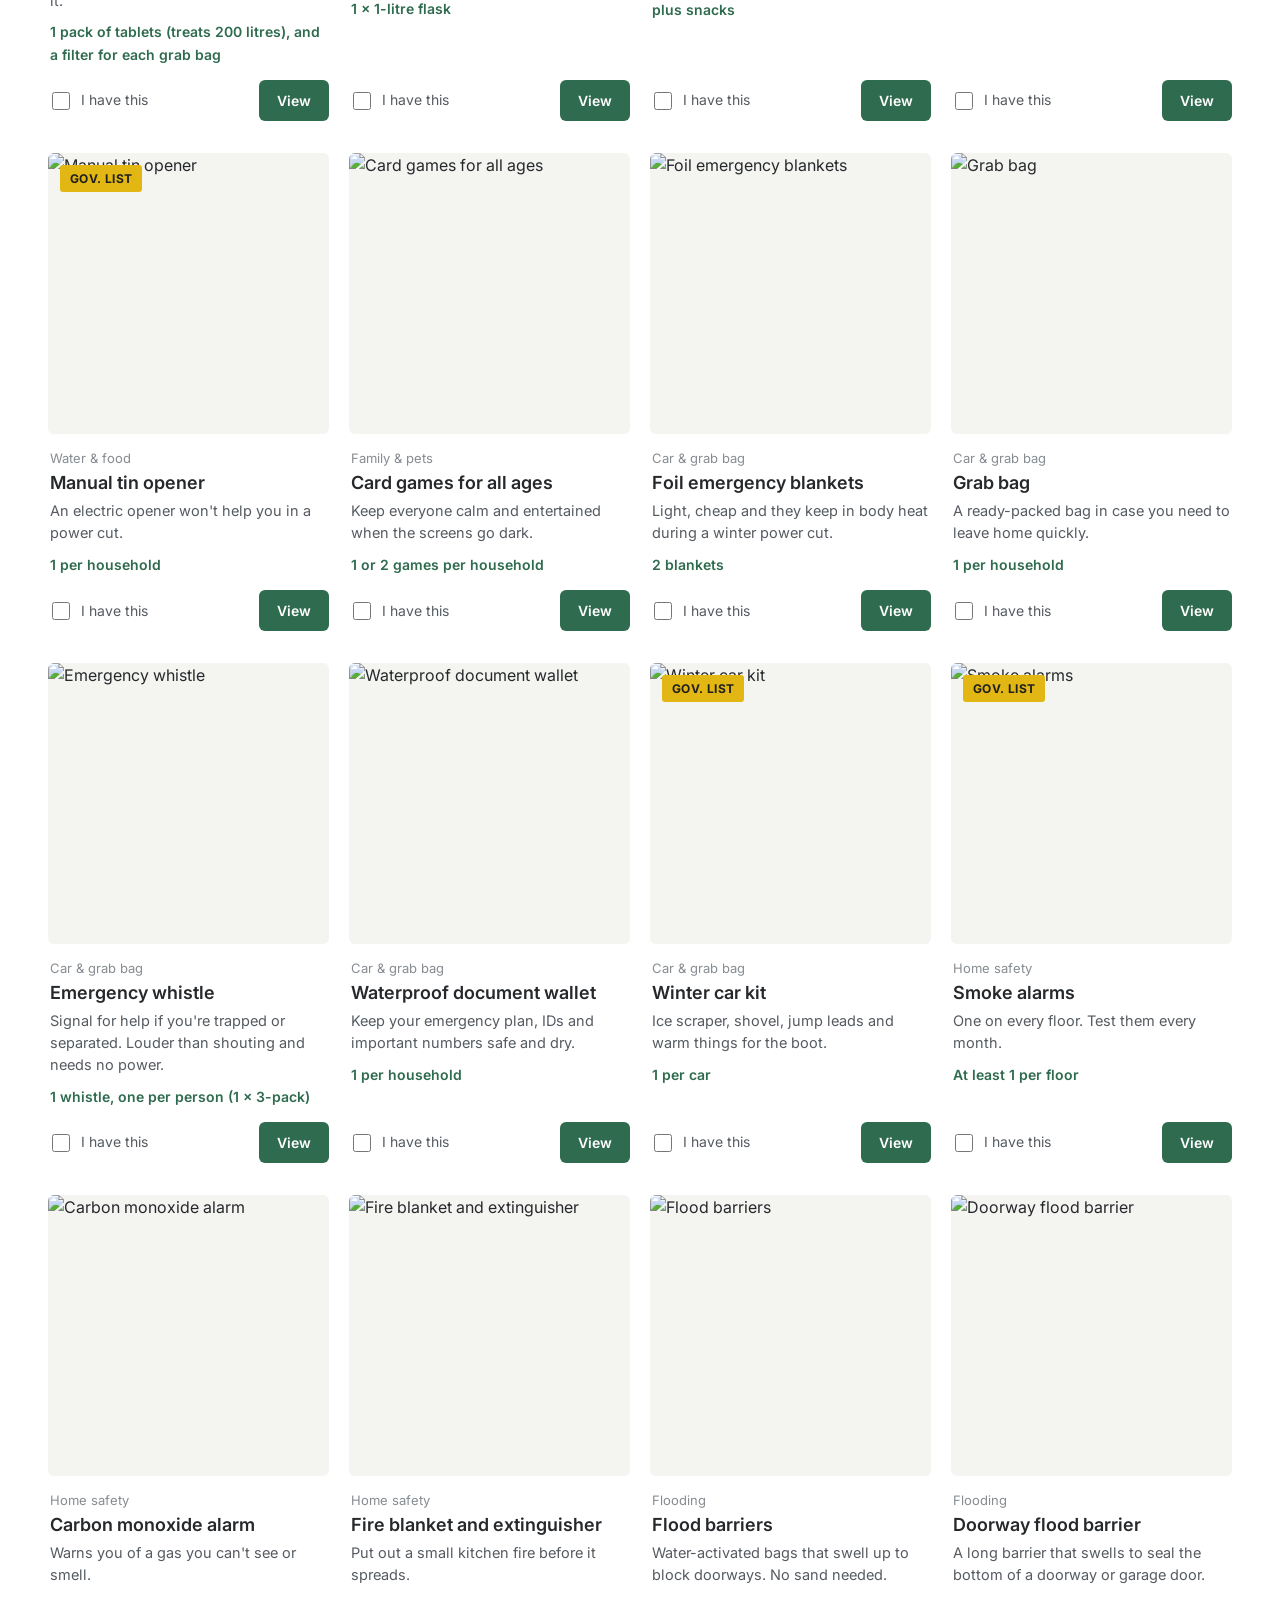
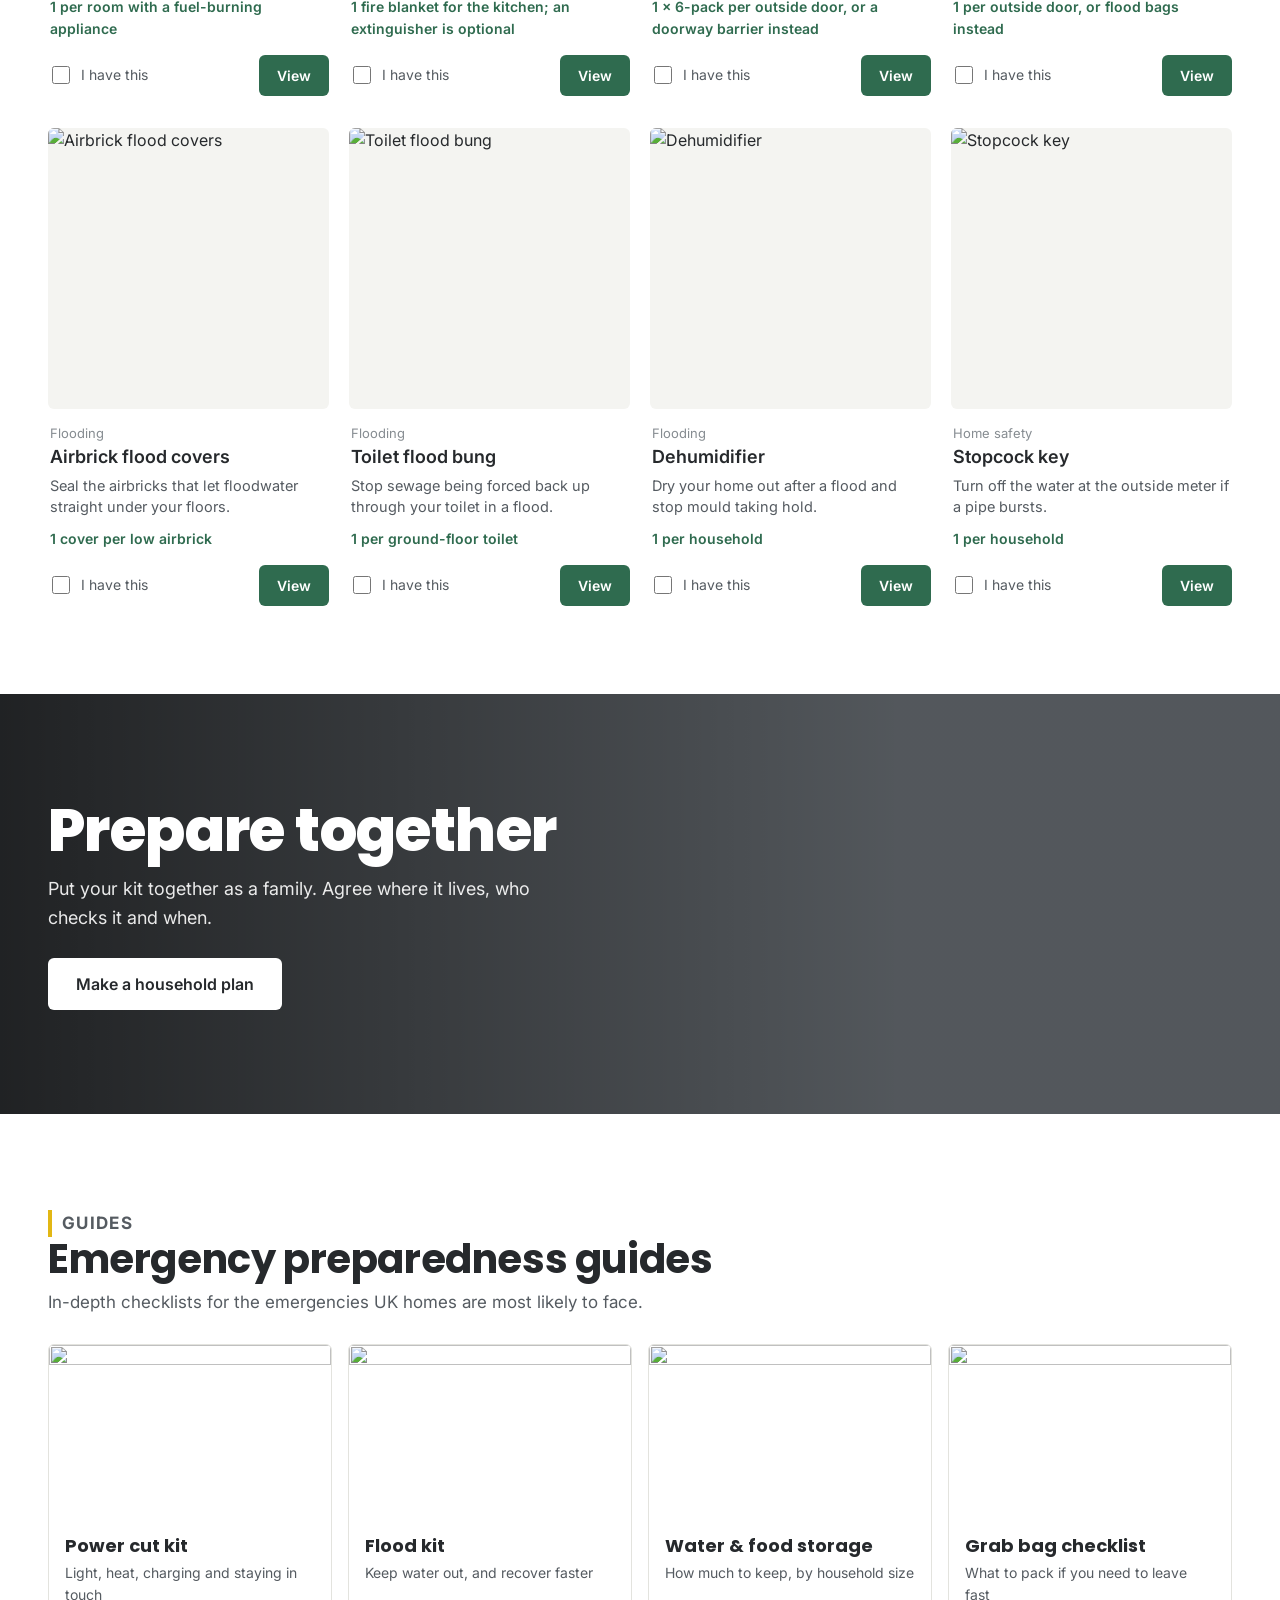
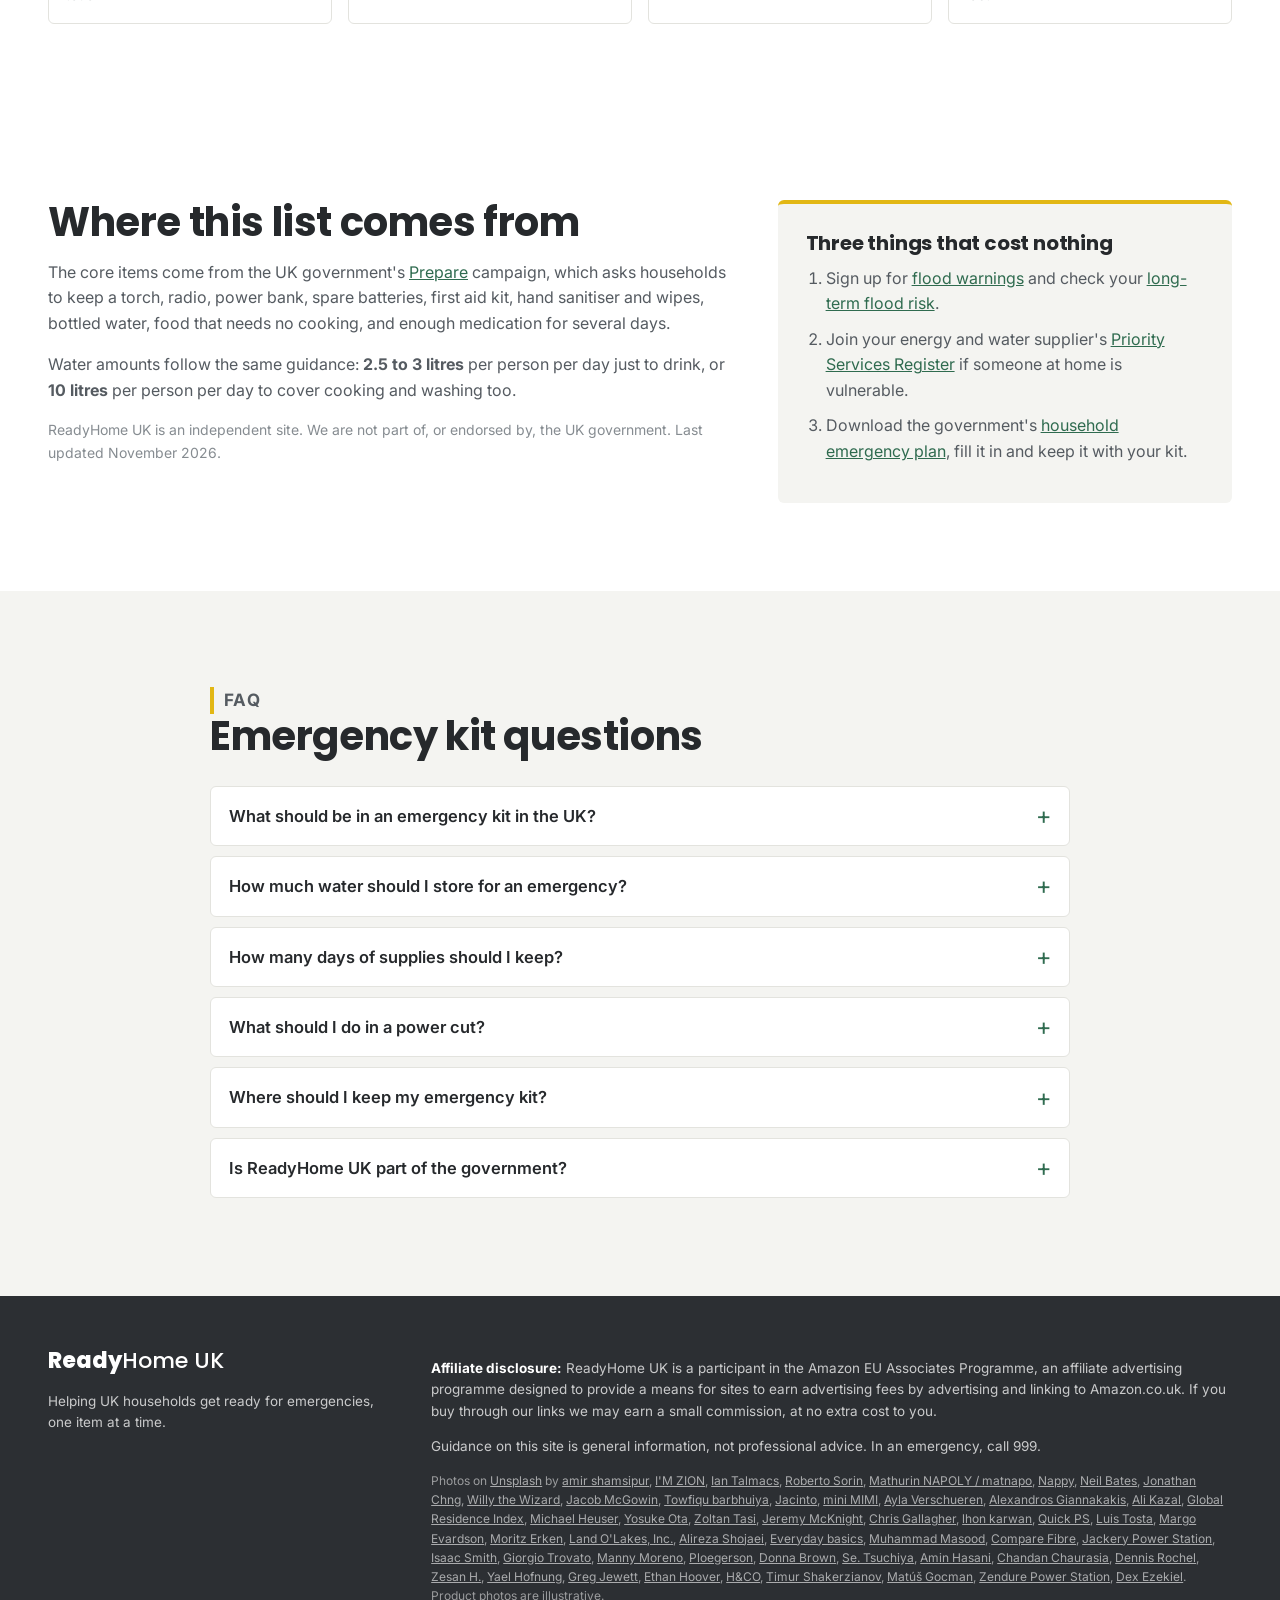
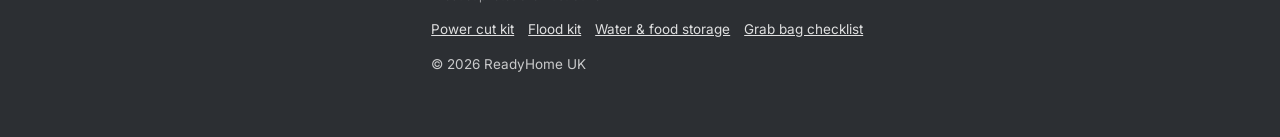
==== commit 4f112424: "Replace broken and out-of-stock Amazon links Swap 9 products flagged by the link checker for in-stoc" ====
--- a/index.html
+++ b/index.html
@@ -28,7 +28,7 @@
   <link rel="preconnect" href="https://images.unsplash.com">
   <link href="https://fonts.googleapis.com/css2?family=Poppins:wght@600;700;800&family=Inter:wght@400;500;600;700&display=swap" rel="stylesheet">
   <link rel="stylesheet" href="styles.css">
-  <!--pre:jsonld--><script type="application/ld+json">{"@context":"https://schema.org","@graph":[{"@type":"WebSite","@id":"https://richardpriest19.github.io/readyhomeuk/#website","url":"https://richardpriest19.github.io/readyhomeuk/","name":"ReadyHome UK","inLanguage":"en-GB","description":"The emergency kit the UK government says every home should keep: water, food, torch, radio, first aid and more, with amounts worked out for your household."},{"@type":"WebPage","@id":"https://richardpriest19.github.io/readyhomeuk/#page","url":"https://richardpriest19.github.io/readyhomeuk/","name":"UK Emergency Kit Checklist 2026 | ReadyHome UK","isPartOf":{"@id":"https://richardpriest19.github.io/readyhomeuk/#website"},"dateModified":"2026-10-05","inLanguage":"en-GB"},{"@type":"ItemList","name":"The 10 essentials for a UK household emergency kit","itemListElement":[{"@type":"ListItem","position":1,"name":"Bottled water"},{"@type":"ListItem","position":2,"name":"Long-life food"},{"@type":"ListItem","position":3,"name":"Manual tin opener"},{"@type":"ListItem","position":4,"name":"Wind-up or battery torch"},{"@type":"ListItem","position":5,"name":"Wind-up or battery radio"},{"@type":"ListItem","position":6,"name":"Portable power bank"},{"@type":"ListItem","position":7,"name":"Spare batteries"},{"@type":"ListItem","position":8,"name":"First aid kit"},{"@type":"ListItem","position":9,"name":"Pill organiser & medicine bag"},{"@type":"ListItem","position":10,"name":"Hand sanitiser & wet wipes"}]},{"@type":"FAQPage","mainEntity":[{"@type":"Question","name":"What should be in an emergency kit in the UK?","acceptedAnswer":{"@type":"Answer","text":"The UK government's Prepare campaign asks every household to keep a battery or wind-up torch, a battery or wind-up radio, a portable power bank, spare batteries, a first aid kit, hand sanitiser and wet wipes, bottled water, food that needs no cooking (with a tin opener) and enough of any regular medication to last several days. Families should also plan for babies (ready-to-feed formula) and pets. Our 10 essentials list covers the core items."}},{"@type":"Question","name":"How much water should I store for an emergency?","acceptedAnswer":{"@type":"Answer","text":"Government guidance is 2.5 to 3 litres per person per day just to drink, or about 10 litres per person per day to cover cooking and washing too. For three days that's 9 to 30 litres per person, or 36 to 120 litres for a family of four. See our water and food storage guide for a table by household size."}},{"@type":"Question","name":"How many days of supplies should I keep?","acceptedAnswer":{"@type":"Answer","text":"Aim for at least three days. Most emergencies are over sooner, but after major storms and floods some homes have waited several days for power or water to come back."}},{"@type":"Question","name":"What should I do in a power cut?","acceptedAnswer":{"@type":"Answer","text":"Check whether your neighbours are affected, then call 105 (free, in England, Scotland and Wales) to report it and get updates. Switch off appliances except one light, keep the fridge and freezer closed, and check on vulnerable neighbours. Never use a barbecue, camping stove or generator indoors, because of the risk of carbon monoxide poisoning. Our power cut kit guide covers what to keep ready."}},{"@type":"Question","name":"Where should I keep my emergency kit?","acceptedAnswer":{"@type":"Answer","text":"Keep it together in one place that's easy to reach and that everyone at home knows about. Avoid the loft, and avoid the garage or cellar if your home could flood. Keep a packed grab bag near the door, and check dates and batteries every six months."}},{"@type":"Question","name":"Is ReadyHome UK part of the government?","acceptedAnswer":{"@type":"Answer","text":"No. ReadyHome UK is an independent site. Our core list follows the government's Prepare campaign, and we earn a small commission if you buy through our Amazon links, at no extra cost to you."}}]}]}</script><!--/pre:jsonld-->
+  <!--pre:jsonld--><script type="application/ld+json">{"@context":"https://schema.org","@graph":[{"@type":"WebSite","@id":"https://richardpriest19.github.io/readyhomeuk/#website","url":"https://richardpriest19.github.io/readyhomeuk/","name":"ReadyHome UK","inLanguage":"en-GB","description":"The emergency kit the UK government says every home should keep: water, food, torch, radio, first aid and more, with amounts worked out for your household."},{"@type":"WebPage","@id":"https://richardpriest19.github.io/readyhomeuk/#page","url":"https://richardpriest19.github.io/readyhomeuk/","name":"UK Emergency Kit Checklist 2026 | ReadyHome UK","isPartOf":{"@id":"https://richardpriest19.github.io/readyhomeuk/#website"},"dateModified":"2026-11-05","inLanguage":"en-GB"},{"@type":"ItemList","name":"The 10 essentials for a UK household emergency kit","itemListElement":[{"@type":"ListItem","position":1,"name":"Bottled water"},{"@type":"ListItem","position":2,"name":"Long-life food"},{"@type":"ListItem","position":3,"name":"Manual tin opener"},{"@type":"ListItem","position":4,"name":"Wind-up or battery torch"},{"@type":"ListItem","position":5,"name":"Wind-up or battery radio"},{"@type":"ListItem","position":6,"name":"Portable power bank"},{"@type":"ListItem","position":7,"name":"Spare batteries"},{"@type":"ListItem","position":8,"name":"First aid kit"},{"@type":"ListItem","position":9,"name":"Pill organiser & medicine bag"},{"@type":"ListItem","position":10,"name":"Hand sanitiser & wet wipes"}]},{"@type":"FAQPage","mainEntity":[{"@type":"Question","name":"What should be in an emergency kit in the UK?","acceptedAnswer":{"@type":"Answer","text":"The UK government's Prepare campaign asks every household to keep a battery or wind-up torch, a battery or wind-up radio, a portable power bank, spare batteries, a first aid kit, hand sanitiser and wet wipes, bottled water, food that needs no cooking (with a tin opener) and enough of any regular medication to last several days. Families should also plan for babies (ready-to-feed formula) and pets. Our 10 essentials list covers the core items."}},{"@type":"Question","name":"How much water should I store for an emergency?","acceptedAnswer":{"@type":"Answer","text":"Government guidance is 2.5 to 3 litres per person per day just to drink, or about 10 litres per person per day to cover cooking and washing too. For three days that's 9 to 30 litres per person, or 36 to 120 litres for a family of four. See our water and food storage guide for a table by household size."}},{"@type":"Question","name":"How many days of supplies should I keep?","acceptedAnswer":{"@type":"Answer","text":"Aim for at least three days. Most emergencies are over sooner, but after major storms and floods some homes have waited several days for power or water to come back."}},{"@type":"Question","name":"What should I do in a power cut?","acceptedAnswer":{"@type":"Answer","text":"Check whether your neighbours are affected, then call 105 (free, in England, Scotland and Wales) to report it and get updates. Switch off appliances except one light, keep the fridge and freezer closed, and check on vulnerable neighbours. Never use a barbecue, camping stove or generator indoors, because of the risk of carbon monoxide poisoning. Our power cut kit guide covers what to keep ready."}},{"@type":"Question","name":"Where should I keep my emergency kit?","acceptedAnswer":{"@type":"Answer","text":"Keep it together in one place that's easy to reach and that everyone at home knows about. Avoid the loft, and avoid the garage or cellar if your home could flood. Keep a packed grab bag near the door, and check dates and batteries every six months."}},{"@type":"Question","name":"Is ReadyHome UK part of the government?","acceptedAnswer":{"@type":"Answer","text":"No. ReadyHome UK is an independent site. Our core list follows the government's Prepare campaign, and we earn a small commission if you buy through our Amazon links, at no extra cost to you."}}]}]}</script><!--/pre:jsonld-->
 </head>
 <body>
   <div class="promo-bar">
@@ -711,7 +711,7 @@
               <p class="card-cat">Water & food</p>
               <h3>Water storage container</h3>
               <p class="card-summary">Fill up from the tap the moment a water outage is announced.</p>
-              <p class="card-qty">1 container of 10–20 litres (1 × 2-pack)</p>
+              <p class="card-qty">1 container of 10–20 litres</p>
             </div>
           </button>
           <div class="card-foot">
@@ -730,7 +730,7 @@
               <p class="card-cat">Water & food</p>
               <h3>Water purification tablets and filter</h3>
               <p class="card-summary">Make water safe to drink when there's a 'boil water' notice and no power to boil it.</p>
-              <p class="card-qty">1 pack of tablets (treats 2,000 litres), and a filter for each grab bag</p>
+              <p class="card-qty">1 pack of tablets (treats 200 litres), and a filter for each grab bag</p>
             </div>
           </button>
           <div class="card-foot">
@@ -787,7 +787,7 @@
               <p class="card-cat">Water & food</p>
               <h3>Emergency food rations</h3>
               <p class="card-summary">Compact, long shelf life bars that you can forget about for years.</p>
-              <p class="card-qty">1 × 3-day bar, or 1 × 12-pack</p>
+              <p class="card-qty">2 × 500g ration pack, or 1 × 12-pack</p>
             </div>
           </button>
           <div class="card-foot">
@@ -1156,7 +1156,7 @@
             Water amounts follow the same guidance: <strong>2.5 to 3 litres</strong> per person per day just to drink,
             or <strong>10 litres</strong> per person per day to cover cooking and washing too.
           </p>
-          <p class="muted">ReadyHome UK is an independent site. We are not part of, or endorsed by, the UK government. <!--pre:updated-->Last updated October 2026.<!--/pre:updated--></p>
+          <p class="muted">ReadyHome UK is an independent site. We are not part of, or endorsed by, the UK government. <!--pre:updated-->Last updated November 2026.<!--/pre:updated--></p>
         </div>
         <div class="about-card">
           <h3>Three things that cost nothing</h3>
